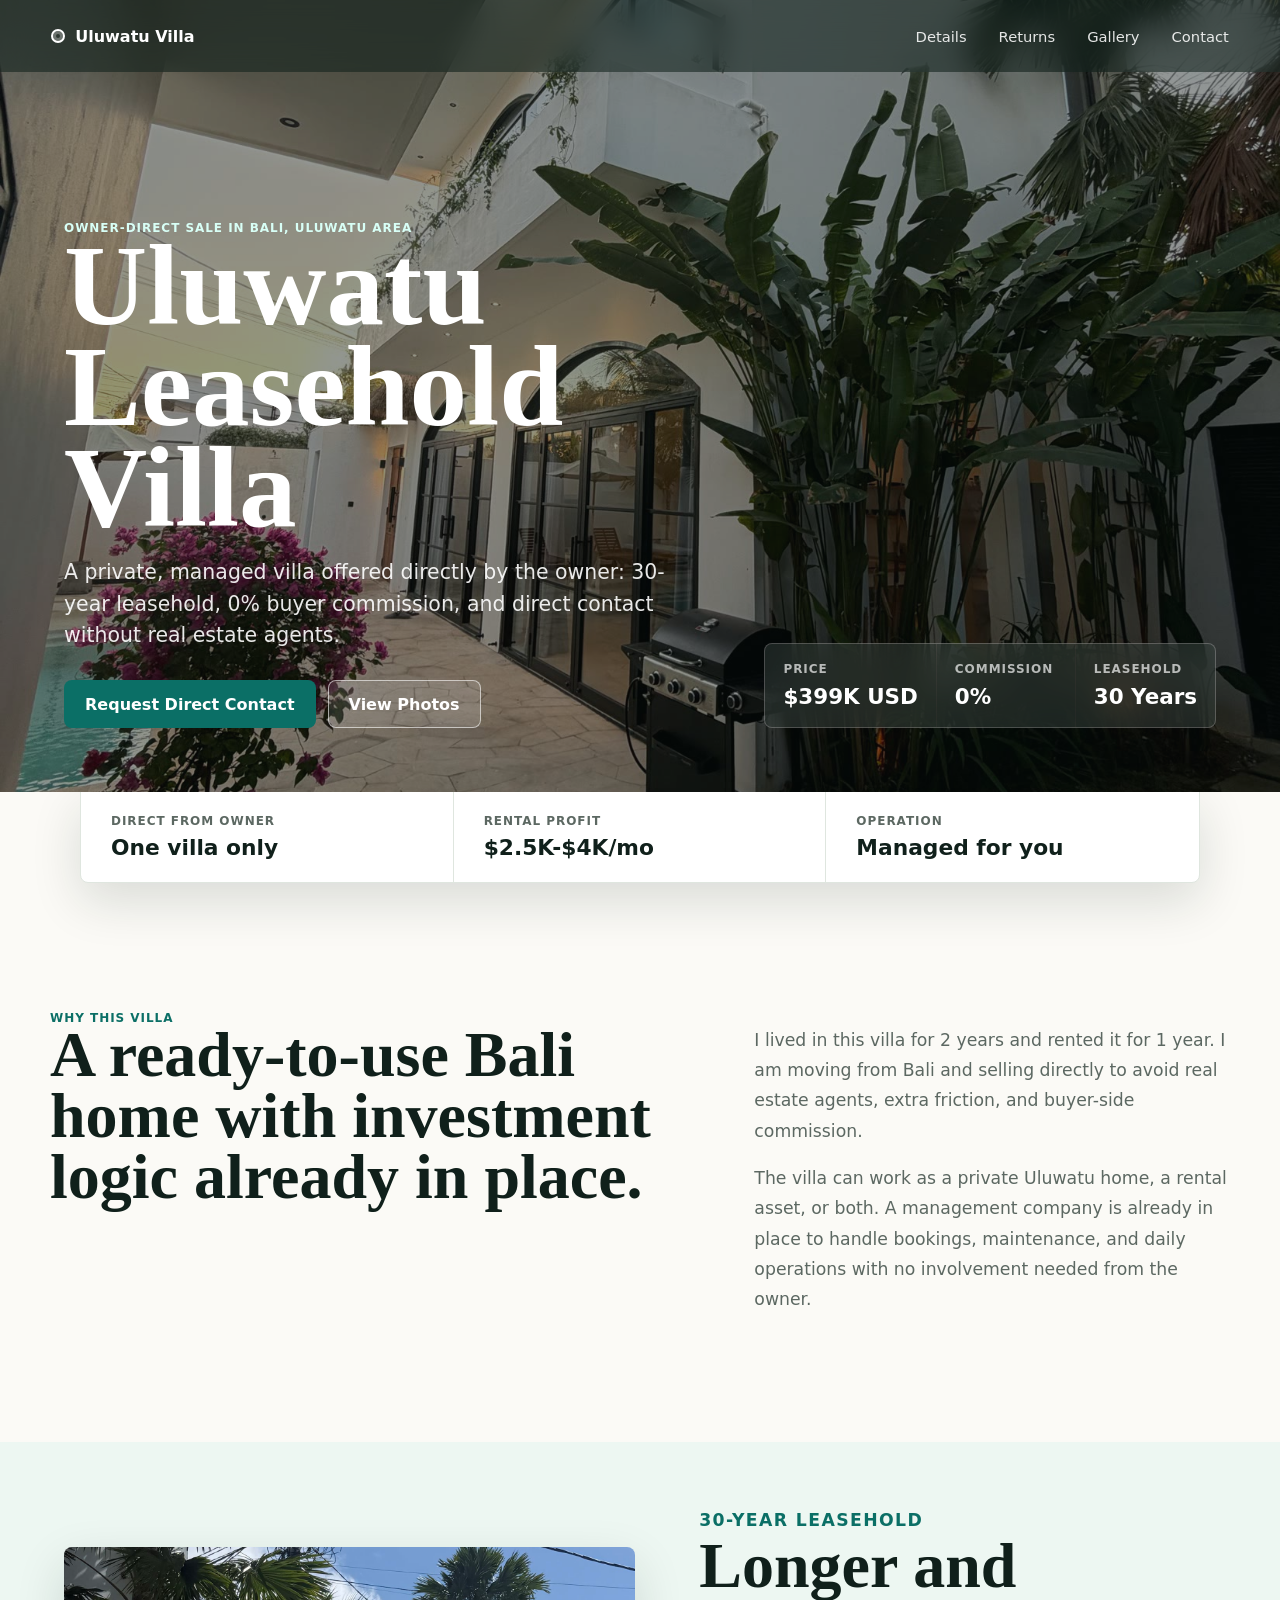
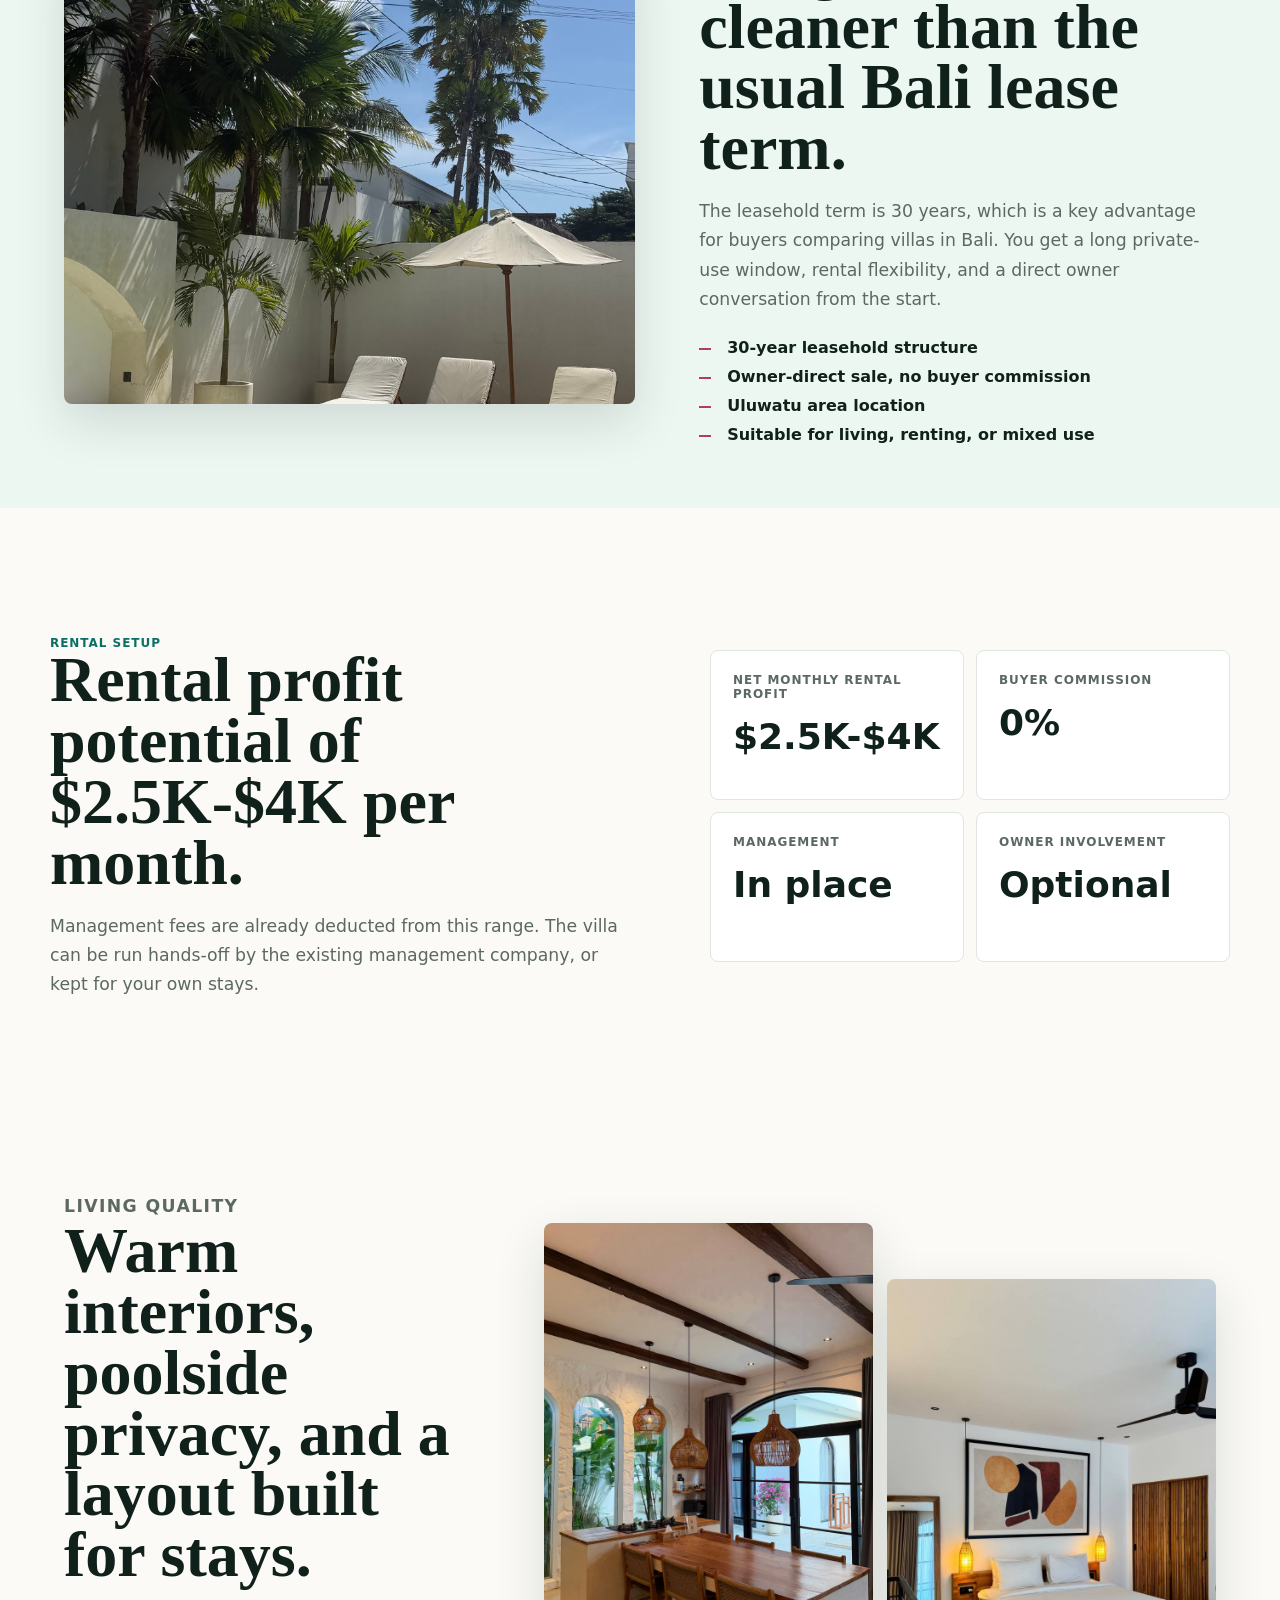
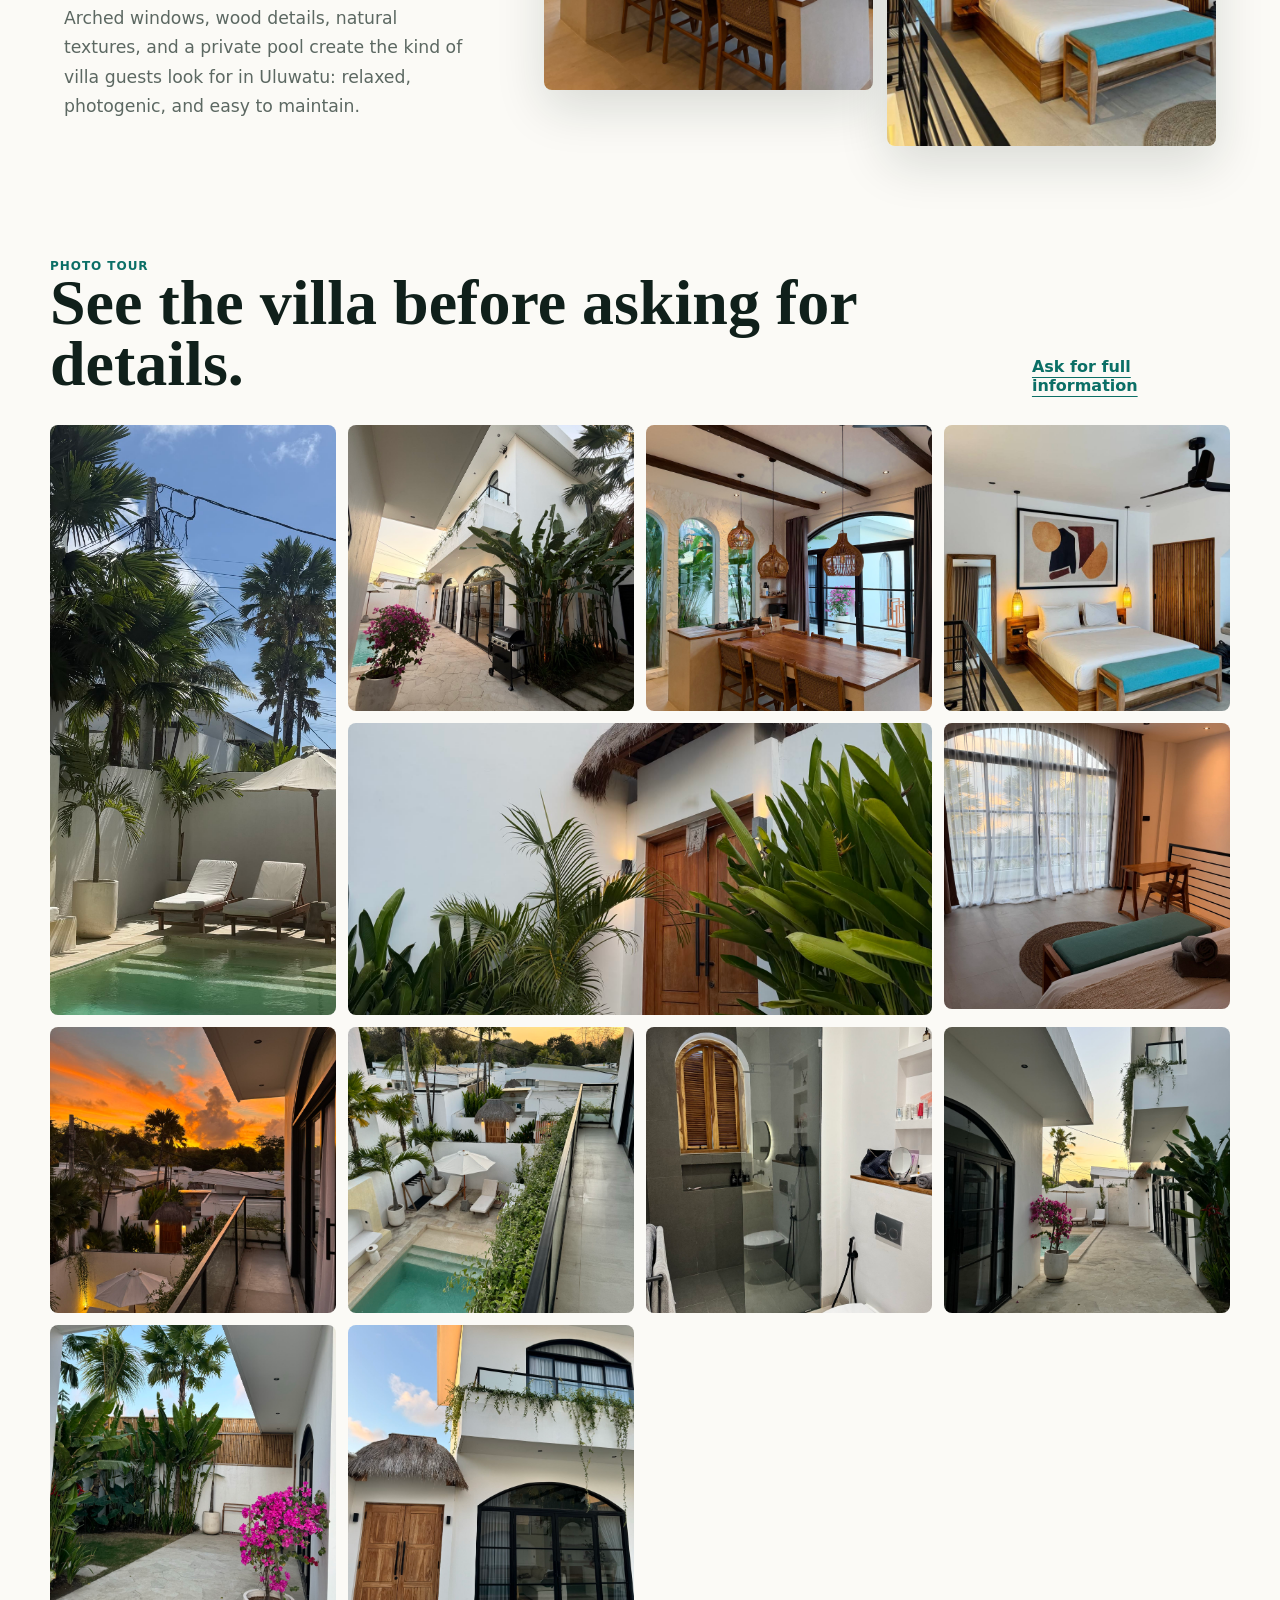
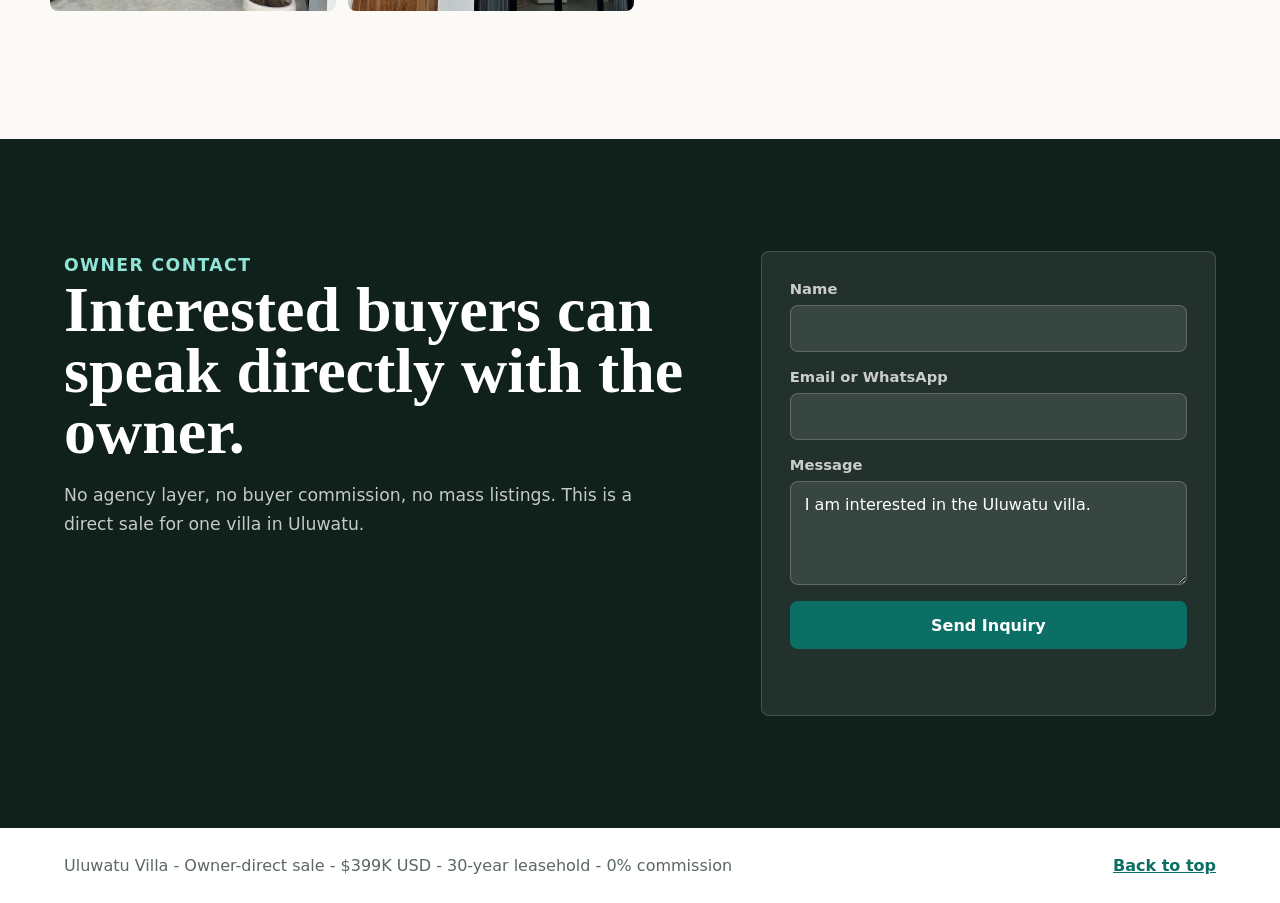
==== index.html @ 900bc071 "Build Uluwatu villa landing page" ====
<!doctype html>
<html lang="en">
  <head>
    <meta charset="utf-8">
    <meta name="viewport" content="width=device-width, initial-scale=1">
    <meta name="description" content="Owner-direct sale of a private villa in Bali's Uluwatu area. 30-year leasehold, 0% commission, $399K USD.">
    <meta property="og:title" content="Uluwatu Villa For Sale - Owner Direct">
    <meta property="og:description" content="30-year leasehold villa in Bali's Uluwatu area. $399K USD, 0% commission, owner-direct contact.">
    <meta property="og:image" content="assets/images/villa-04.jpg">
    <title>Uluwatu Villa For Sale - Owner Direct</title>
    <link rel="icon" href="data:image/svg+xml,%3Csvg xmlns='http://www.w3.org/2000/svg' viewBox='0 0 64 64'%3E%3Ccircle cx='32' cy='32' r='28' fill='%230b6f66'/%3E%3Cpath d='M21 37c7-16 23-19 25-19-4 15-12 25-25 19z' fill='%23ffffff'/%3E%3C/svg%3E">
    <link rel="preload" as="image" href="assets/images/villa-04.jpg">
    <link rel="stylesheet" href="styles.css">
  </head>
  <body>
    <header class="site-header" aria-label="Primary">
      <a class="brand" href="#top" aria-label="Uluwatu villa home">
        <span class="brand-mark" aria-hidden="true"></span>
        <span>Uluwatu Villa</span>
      </a>
      <nav class="nav-links" aria-label="Page sections">
        <a href="#details">Details</a>
        <a href="#returns">Returns</a>
        <a href="#gallery">Gallery</a>
        <a href="#contact">Contact</a>
      </nav>
    </header>

    <main id="top">
      <section class="hero" aria-labelledby="hero-title">
        <img class="hero-image" src="assets/images/villa-04.jpg" alt="Exterior courtyard of a private villa with tropical plants and pool edge in Uluwatu, Bali">
        <div class="hero-shade" aria-hidden="true"></div>
        <div class="hero-content">
          <p class="eyebrow">Owner-direct sale in Bali, Uluwatu area</p>
          <h1 id="hero-title">Uluwatu Leasehold Villa</h1>
          <p class="hero-copy">A private, managed villa offered directly by the owner: 30-year leasehold, 0% buyer commission, and direct contact without real estate agents.</p>
          <div class="hero-actions">
            <a class="button button-primary" href="#contact">Request Direct Contact</a>
            <a class="button button-secondary" href="#gallery">View Photos</a>
          </div>
        </div>
        <aside class="hero-panel" aria-label="Key sale facts">
          <div>
            <span class="fact-label">Price</span>
            <strong>$399K USD</strong>
          </div>
          <div>
            <span class="fact-label">Commission</span>
            <strong>0%</strong>
          </div>
          <div>
            <span class="fact-label">Leasehold</span>
            <strong>30 Years</strong>
          </div>
        </aside>
      </section>

      <section class="quick-strip" aria-label="Villa highlights">
        <div>
          <span>Direct from owner</span>
          <strong>One villa only</strong>
        </div>
        <div>
          <span>Rental profit</span>
          <strong>$2.5K-$4K/mo</strong>
        </div>
        <div>
          <span>Operation</span>
          <strong>Managed for you</strong>
        </div>
      </section>

      <section class="section intro" id="details">
        <div class="section-kicker">Why this villa</div>
        <div class="intro-grid">
          <div>
            <h2>A ready-to-use Bali home with investment logic already in place.</h2>
          </div>
          <div class="intro-copy">
            <p>I lived in this villa for 2 years and rented it for 1 year. I am moving from Bali and selling directly to avoid real estate agents, extra friction, and buyer-side commission.</p>
            <p>The villa can work as a private Uluwatu home, a rental asset, or both. A management company is already in place to handle bookings, maintenance, and daily operations with no involvement needed from the owner.</p>
          </div>
        </div>
      </section>

      <section class="feature-band">
        <div class="feature-media">
          <img src="assets/images/villa-06.jpg" alt="Private pool with lounge chairs and palms at the Uluwatu villa" loading="lazy">
        </div>
        <div class="feature-content">
          <p class="eyebrow dark">30-year leasehold</p>
          <h2>Longer and cleaner than the usual Bali lease term.</h2>
          <p>The leasehold term is 30 years, which is a key advantage for buyers comparing villas in Bali. You get a long private-use window, rental flexibility, and a direct owner conversation from the start.</p>
          <ul class="check-list">
            <li>30-year leasehold structure</li>
            <li>Owner-direct sale, no buyer commission</li>
            <li>Uluwatu area location</li>
            <li>Suitable for living, renting, or mixed use</li>
          </ul>
        </div>
      </section>

      <section class="section returns" id="returns">
        <div class="section-kicker">Rental setup</div>
        <div class="returns-layout">
          <div>
            <h2>Rental profit potential of $2.5K-$4K per month.</h2>
            <p class="lead">Management fees are already deducted from this range. The villa can be run hands-off by the existing management company, or kept for your own stays.</p>
          </div>
          <div class="metric-grid" aria-label="Financial and operational highlights">
            <article class="metric">
              <span>Net monthly rental profit</span>
              <strong>$2.5K-$4K</strong>
            </article>
            <article class="metric">
              <span>Buyer commission</span>
              <strong>0%</strong>
            </article>
            <article class="metric">
              <span>Management</span>
              <strong>In place</strong>
            </article>
            <article class="metric">
              <span>Owner involvement</span>
              <strong>Optional</strong>
            </article>
          </div>
        </div>
      </section>

      <section class="split-showcase">
        <div class="showcase-copy">
          <p class="section-kicker">Living quality</p>
          <h2>Warm interiors, poolside privacy, and a layout built for stays.</h2>
          <p>Arched windows, wood details, natural textures, and a private pool create the kind of villa guests look for in Uluwatu: relaxed, photogenic, and easy to maintain.</p>
        </div>
        <div class="showcase-images">
          <img src="assets/images/villa-05.jpg" alt="Dining and kitchen area with arched windows and wood island" loading="lazy">
          <img src="assets/images/villa-16.jpg" alt="Bedroom with wood bed, art, and warm pendant lights" loading="lazy">
        </div>
      </section>

      <section class="section gallery-section" id="gallery">
        <div class="section-heading">
          <div>
            <p class="section-kicker">Photo tour</p>
            <h2>See the villa before asking for details.</h2>
          </div>
          <a class="text-link" href="#contact">Ask for full information</a>
        </div>
        <div class="gallery" aria-label="Villa photo gallery">
          <button class="gallery-item tall" type="button" data-full="assets/images/villa-06.jpg" data-caption="Private pool and lounge area">
            <img src="assets/images/villa-06.jpg" alt="Private pool and lounge area" loading="lazy">
          </button>
          <button class="gallery-item" type="button" data-full="assets/images/villa-04.jpg" data-caption="Exterior courtyard">
            <img src="assets/images/villa-04.jpg" alt="Exterior courtyard" loading="lazy">
          </button>
          <button class="gallery-item" type="button" data-full="assets/images/villa-05.jpg" data-caption="Kitchen and dining">
            <img src="assets/images/villa-05.jpg" alt="Kitchen and dining area" loading="lazy">
          </button>
          <button class="gallery-item" type="button" data-full="assets/images/villa-16.jpg" data-caption="Bedroom suite">
            <img src="assets/images/villa-16.jpg" alt="Bedroom suite" loading="lazy">
          </button>
          <button class="gallery-item wide" type="button" data-full="assets/images/villa-01.jpg" data-caption="Tropical entrance">
            <img src="assets/images/villa-01.jpg" alt="Tropical villa entrance" loading="lazy">
          </button>
          <button class="gallery-item" type="button" data-full="assets/images/villa-03.jpg" data-caption="Bedroom workspace">
            <img src="assets/images/villa-03.jpg" alt="Bedroom with workspace and arched window" loading="lazy">
          </button>
          <button class="gallery-item" type="button" data-full="assets/images/villa-08.jpg" data-caption="Interior detail">
            <img src="assets/images/villa-08.jpg" alt="Villa interior detail" loading="lazy">
          </button>
          <button class="gallery-item" type="button" data-full="assets/images/villa-09.jpg" data-caption="Villa detail">
            <img src="assets/images/villa-09.jpg" alt="Villa detail" loading="lazy">
          </button>
          <button class="gallery-item" type="button" data-full="assets/images/villa-10.jpg" data-caption="Villa detail">
            <img src="assets/images/villa-10.jpg" alt="Villa detail" loading="lazy">
          </button>
          <button class="gallery-item" type="button" data-full="assets/images/villa-11.jpg" data-caption="Villa detail">
            <img src="assets/images/villa-11.jpg" alt="Villa detail" loading="lazy">
          </button>
          <button class="gallery-item" type="button" data-full="assets/images/villa-12.jpg" data-caption="Villa detail">
            <img src="assets/images/villa-12.jpg" alt="Villa detail" loading="lazy">
          </button>
          <button class="gallery-item" type="button" data-full="assets/images/villa-13.jpg" data-caption="Villa detail">
            <img src="assets/images/villa-13.jpg" alt="Villa detail" loading="lazy">
          </button>
        </div>
      </section>

      <section class="contact-band" id="contact">
        <div class="contact-copy">
          <p class="section-kicker">Owner contact</p>
          <h2>Interested buyers can speak directly with the owner.</h2>
          <p>No agency layer, no buyer commission, no mass listings. This is a direct sale for one villa in Uluwatu.</p>
        </div>
        <form class="contact-form" action="#" method="post">
          <label>
            <span>Name</span>
            <input type="text" name="name" autocomplete="name" required>
          </label>
          <label>
            <span>Email or WhatsApp</span>
            <input type="text" name="contact" autocomplete="email" required>
          </label>
          <label>
            <span>Message</span>
            <textarea name="message" rows="4" required>I am interested in the Uluwatu villa.</textarea>
          </label>
          <button class="button button-primary" type="submit">Send Inquiry</button>
          <p class="form-status" role="status" aria-live="polite"></p>
        </form>
      </section>
    </main>

    <footer class="site-footer">
      <p>Uluwatu Villa - Owner-direct sale - $399K USD - 30-year leasehold - 0% commission</p>
      <a href="#top">Back to top</a>
    </footer>

    <dialog class="lightbox" aria-label="Expanded villa photo">
      <button class="lightbox-close" type="button" aria-label="Close photo">x</button>
      <button class="lightbox-prev" type="button" aria-label="Previous photo">&lt;</button>
      <img src="assets/images/villa-06.jpg" alt="">
      <button class="lightbox-next" type="button" aria-label="Next photo">&gt;</button>
      <p class="lightbox-caption"></p>
    </dialog>

    <script src="scripts.js"></script>
  </body>
</html>
---- styles.css ----
:root {
  --ink: #10201b;
  --muted: #5c6862;
  --paper: #fbfaf6;
  --surface: #ffffff;
  --line: #dfe6df;
  --teal: #0b6f66;
  --teal-dark: #064a45;
  --leaf: #2c6b45;
  --rose: #b23b67;
  --sun: #e4b04a;
  --shadow: 0 18px 50px rgba(16, 32, 27, 0.14);
  --radius: 8px;
  font-family: Inter, ui-sans-serif, system-ui, -apple-system, BlinkMacSystemFont, "Segoe UI", sans-serif;
}

* {
  box-sizing: border-box;
}

html {
  scroll-behavior: smooth;
}

body {
  margin: 0;
  color: var(--ink);
  background: var(--paper);
  text-rendering: optimizeLegibility;
}

img {
  display: block;
  max-width: 100%;
}

a {
  color: inherit;
}

button,
input,
textarea {
  font: inherit;
}

.site-header {
  position: fixed;
  inset: 0 0 auto 0;
  z-index: 20;
  display: flex;
  align-items: center;
  justify-content: space-between;
  gap: 24px;
  min-height: 72px;
  padding: 14px clamp(18px, 4vw, 56px);
  color: #fff;
  background: rgba(16, 32, 27, 0.55);
  backdrop-filter: blur(14px);
}

.brand,
.nav-links {
  display: flex;
  align-items: center;
}

.brand {
  gap: 10px;
  font-weight: 800;
  text-decoration: none;
  letter-spacing: 0;
  white-space: nowrap;
}

.brand-mark {
  width: 14px;
  height: 14px;
  border: 2px solid currentColor;
  border-radius: 50%;
  box-shadow: inset 0 0 0 3px rgba(255, 255, 255, 0.3);
}

.nav-links {
  gap: clamp(14px, 2.5vw, 32px);
  font-size: 0.92rem;
}

.nav-links a {
  text-decoration: none;
  opacity: 0.88;
}

.nav-links a:hover,
.nav-links a:focus-visible {
  opacity: 1;
}

.hero {
  position: relative;
  min-height: 88svh;
  display: grid;
  align-items: end;
  overflow: hidden;
  color: #fff;
  padding: 120px clamp(18px, 5vw, 72px) clamp(28px, 5vw, 64px);
  isolation: isolate;
}

.hero-image,
.hero-shade {
  position: absolute;
  inset: 0;
  width: 100%;
  height: 100%;
}

.hero-image {
  object-fit: cover;
  object-position: 50% 55%;
  z-index: -2;
}

.hero-shade {
  z-index: -1;
  background: rgba(9, 18, 15, 0.44);
}

.hero-content {
  width: min(720px, 100%);
}

.eyebrow,
.section-kicker,
.fact-label,
.metric span,
.quick-strip span {
  margin: 0;
  text-transform: uppercase;
  letter-spacing: 0.08em;
  font-size: 0.75rem;
  font-weight: 800;
}

.eyebrow {
  color: #d8fff6;
}

.eyebrow.dark,
.section-kicker {
  color: var(--teal);
}

h1,
h2,
p {
  margin-top: 0;
}

h1 {
  max-width: 10ch;
  margin-bottom: 18px;
  font-family: Georgia, "Times New Roman", serif;
  font-size: clamp(3.6rem, 9vw, 8.6rem);
  line-height: 0.88;
  letter-spacing: 0;
}

h2 {
  margin-bottom: 18px;
  font-family: Georgia, "Times New Roman", serif;
  font-size: clamp(2.2rem, 5vw, 4.7rem);
  line-height: 0.95;
  letter-spacing: 0;
}

.hero-copy {
  width: min(620px, 100%);
  margin-bottom: 28px;
  font-size: clamp(1.05rem, 1.7vw, 1.28rem);
  line-height: 1.55;
  color: rgba(255, 255, 255, 0.9);
}

.hero-actions,
.section-heading,
.hero-panel,
.quick-strip,
.returns-layout,
.contact-band,
.site-footer {
  display: flex;
}

.hero-actions {
  flex-wrap: wrap;
  gap: 12px;
}

.button {
  display: inline-flex;
  min-height: 48px;
  align-items: center;
  justify-content: center;
  border: 1px solid transparent;
  border-radius: var(--radius);
  padding: 13px 20px;
  font-weight: 800;
  text-decoration: none;
  cursor: pointer;
  transition: transform 180ms ease, background 180ms ease, border-color 180ms ease;
}

.button:hover,
.button:focus-visible {
  transform: translateY(-1px);
}

.button-primary {
  background: var(--teal);
  color: #fff;
}

.button-primary:hover,
.button-primary:focus-visible {
  background: var(--teal-dark);
}

.button-secondary {
  color: #fff;
  border-color: rgba(255, 255, 255, 0.58);
  background: rgba(255, 255, 255, 0.12);
}

.hero-panel {
  position: absolute;
  right: clamp(18px, 5vw, 72px);
  bottom: clamp(28px, 5vw, 64px);
  gap: 1px;
  overflow: hidden;
  border: 1px solid rgba(255, 255, 255, 0.18);
  border-radius: var(--radius);
  background: rgba(255, 255, 255, 0.12);
  backdrop-filter: blur(16px);
}

.hero-panel div {
  min-width: 138px;
  padding: 18px;
  background: rgba(16, 32, 27, 0.28);
}

.fact-label {
  display: block;
  margin-bottom: 8px;
  color: rgba(255, 255, 255, 0.68);
}

.hero-panel strong {
  font-size: 1.34rem;
}

.quick-strip {
  width: min(1120px, calc(100% - 36px));
  margin: -1px auto 0;
  display: grid;
  grid-template-columns: repeat(3, minmax(0, 1fr));
  border: 1px solid var(--line);
  border-radius: 0 0 var(--radius) var(--radius);
  background: var(--surface);
  box-shadow: var(--shadow);
}

.quick-strip div {
  padding: 22px clamp(16px, 3vw, 30px);
  border-right: 1px solid var(--line);
}

.quick-strip div:last-child {
  border-right: 0;
}

.quick-strip span {
  display: block;
  margin-bottom: 7px;
  color: var(--muted);
}

.quick-strip strong {
  font-size: clamp(1rem, 2vw, 1.36rem);
}

.section {
  width: min(1180px, calc(100% - 36px));
  margin: 0 auto;
  padding: clamp(70px, 10vw, 132px) 0;
}

.intro-grid {
  display: grid;
  grid-template-columns: minmax(0, 0.95fr) minmax(280px, 0.72fr);
  gap: clamp(28px, 6vw, 86px);
  align-items: start;
}

.intro-copy {
  color: var(--muted);
  font-size: 1.08rem;
  line-height: 1.75;
}

.intro-copy p:last-child,
.feature-content p:last-child,
.showcase-copy p:last-child,
.contact-copy p:last-child,
.lead {
  margin-bottom: 0;
}

.feature-band {
  display: grid;
  grid-template-columns: minmax(0, 1.05fr) minmax(320px, 0.95fr);
  align-items: center;
  gap: clamp(26px, 5vw, 76px);
  padding: clamp(28px, 5vw, 64px) clamp(18px, 5vw, 72px);
  background: #edf7f2;
}

.feature-media {
  aspect-ratio: 5 / 4;
  overflow: hidden;
  border-radius: var(--radius);
  box-shadow: var(--shadow);
}

.feature-media img,
.showcase-images img,
.gallery-item img {
  width: 100%;
  height: 100%;
  object-fit: cover;
}

.feature-content {
  max-width: 620px;
}

.feature-content p,
.lead,
.showcase-copy p,
.contact-copy p {
  color: var(--muted);
  font-size: 1.08rem;
  line-height: 1.7;
}

.check-list {
  display: grid;
  gap: 10px;
  margin: 24px 0 0;
  padding: 0;
  list-style: none;
}

.check-list li {
  position: relative;
  padding-left: 28px;
  color: var(--ink);
  font-weight: 700;
}

.check-list li::before {
  content: "";
  position: absolute;
  left: 0;
  top: 0.62em;
  width: 12px;
  height: 2px;
  background: var(--rose);
}

.returns-layout {
  align-items: start;
  justify-content: space-between;
  gap: clamp(28px, 6vw, 80px);
}

.returns-layout > div:first-child {
  flex: 1 1 520px;
}

.metric-grid {
  flex: 0 1 520px;
  display: grid;
  grid-template-columns: repeat(2, minmax(0, 1fr));
  gap: 12px;
}

.metric {
  min-height: 150px;
  padding: 22px;
  border: 1px solid var(--line);
  border-radius: var(--radius);
  background: var(--surface);
}

.metric span {
  display: block;
  margin-bottom: 18px;
  color: var(--muted);
}

.metric strong {
  display: block;
  font-size: clamp(1.5rem, 3vw, 2.25rem);
  line-height: 1;
}

.split-showcase {
  display: grid;
  grid-template-columns: minmax(280px, 0.72fr) minmax(0, 1.2fr);
  gap: clamp(28px, 6vw, 84px);
  align-items: center;
  padding: clamp(28px, 5vw, 64px) clamp(18px, 5vw, 72px) clamp(76px, 11vw, 138px);
}

.showcase-copy {
  max-width: 520px;
}

.showcase-images {
  display: grid;
  grid-template-columns: repeat(2, minmax(0, 1fr));
  gap: 14px;
}

.showcase-images img {
  aspect-ratio: 4 / 5;
  border-radius: var(--radius);
  box-shadow: var(--shadow);
}

.showcase-images img:nth-child(2) {
  margin-top: 56px;
}

.section-heading {
  align-items: end;
  justify-content: space-between;
  gap: 24px;
  margin-bottom: 30px;
}

.section-heading h2 {
  margin-bottom: 0;
}

.text-link {
  color: var(--teal);
  font-weight: 800;
  text-underline-offset: 5px;
}

.gallery-section {
  padding-top: 0;
}

.gallery {
  display: grid;
  grid-template-columns: repeat(4, minmax(0, 1fr));
  grid-auto-flow: dense;
  gap: 12px;
}

.gallery-item {
  display: block;
  min-width: 0;
  aspect-ratio: 1 / 1;
  overflow: hidden;
  border: 0;
  border-radius: var(--radius);
  padding: 0;
  background: #dce8e3;
  cursor: zoom-in;
}

.gallery-item.tall {
  grid-row: span 2;
  aspect-ratio: auto;
}

.gallery-item.wide {
  grid-column: span 2;
  aspect-ratio: 2 / 1;
}

.gallery-item img {
  transition: transform 260ms ease;
}

.gallery-item:hover img,
.gallery-item:focus-visible img {
  transform: scale(1.035);
}

.contact-band {
  align-items: start;
  justify-content: space-between;
  gap: clamp(28px, 6vw, 84px);
  padding: clamp(64px, 9vw, 112px) clamp(18px, 5vw, 72px);
  background: var(--ink);
  color: #fff;
}

.contact-copy {
  max-width: 620px;
}

.contact-copy .section-kicker {
  color: #8fe4d6;
}

.contact-copy p {
  color: rgba(255, 255, 255, 0.76);
}

.contact-form {
  width: min(480px, 100%);
  display: grid;
  gap: 16px;
  padding: clamp(18px, 3vw, 28px);
  border: 1px solid rgba(255, 255, 255, 0.16);
  border-radius: var(--radius);
  background: rgba(255, 255, 255, 0.08);
}

.contact-form label,
.contact-form span {
  display: grid;
}

.contact-form label {
  gap: 8px;
}

.contact-form span {
  color: rgba(255, 255, 255, 0.76);
  font-size: 0.92rem;
  font-weight: 700;
}

.contact-form input,
.contact-form textarea {
  width: 100%;
  border: 1px solid rgba(255, 255, 255, 0.2);
  border-radius: var(--radius);
  padding: 13px 14px;
  color: #fff;
  background: rgba(255, 255, 255, 0.1);
  outline: none;
}

.contact-form input:focus,
.contact-form textarea:focus {
  border-color: #8fe4d6;
}

.contact-form textarea {
  resize: vertical;
}

.form-status {
  min-height: 1.4em;
  margin: 0;
  color: #b8fff2;
  line-height: 1.45;
}

.site-footer {
  align-items: center;
  justify-content: space-between;
  gap: 16px;
  padding: 28px clamp(18px, 5vw, 72px);
  color: var(--muted);
  background: var(--surface);
}

.site-footer p {
  margin: 0;
}

.site-footer a {
  color: var(--teal);
  font-weight: 800;
}

.lightbox {
  width: min(980px, calc(100% - 28px));
  max-height: calc(100svh - 28px);
  border: 0;
  border-radius: var(--radius);
  padding: 0;
  overflow: hidden;
  background: #07100d;
  color: #fff;
}

.lightbox::backdrop {
  background: rgba(5, 10, 8, 0.82);
}

.lightbox img {
  width: 100%;
  max-height: calc(100svh - 92px);
  object-fit: contain;
  background: #07100d;
}

.lightbox button {
  position: absolute;
  z-index: 2;
  width: 42px;
  height: 42px;
  border: 1px solid rgba(255, 255, 255, 0.3);
  border-radius: 50%;
  color: #fff;
  background: rgba(16, 32, 27, 0.72);
  cursor: pointer;
}

.lightbox-close {
  top: 12px;
  right: 12px;
}

.lightbox-prev,
.lightbox-next {
  top: 50%;
  transform: translateY(-50%);
}

.lightbox-prev {
  left: 12px;
}

.lightbox-next {
  right: 12px;
}

.lightbox-caption {
  margin: 0;
  padding: 14px 18px 18px;
  color: rgba(255, 255, 255, 0.82);
}

@media (max-width: 1060px) {
  .hero {
    align-items: center;
  }

  .hero-panel {
    position: relative;
    right: auto;
    bottom: auto;
    margin-top: 32px;
    width: min(680px, 100%);
  }

  .hero-panel div {
    flex: 1 1 0;
    min-width: 0;
  }

  .intro-grid,
  .feature-band,
  .returns-layout,
  .split-showcase,
  .contact-band {
    grid-template-columns: 1fr;
  }

  .returns-layout,
  .contact-band {
    flex-direction: column;
  }

  .metric-grid {
    width: 100%;
    flex-basis: auto;
  }

  .gallery {
    grid-template-columns: repeat(3, minmax(0, 1fr));
  }
}

@media (max-width: 760px) {
  .site-header {
    min-height: 64px;
    padding: 12px 16px;
  }

  .nav-links {
    display: none;
  }

  .hero {
    min-height: 86svh;
    padding: 94px 18px 28px;
  }

  .hero-image {
    object-position: 48% 52%;
  }

  h1 {
    font-size: clamp(3.1rem, 17vw, 5rem);
  }

  h2 {
    font-size: clamp(2rem, 11vw, 3.2rem);
  }

  .hero-copy {
    font-size: 1rem;
  }

  .hero-actions .button {
    width: 100%;
  }

  .hero-panel {
    display: grid;
    grid-template-columns: 1fr;
    gap: 1px;
  }

  .hero-panel div {
    padding: 14px 16px;
  }

  .quick-strip {
    width: calc(100% - 24px);
    grid-template-columns: 1fr;
  }

  .quick-strip div {
    border-right: 0;
    border-bottom: 1px solid var(--line);
  }

  .quick-strip div:last-child {
    border-bottom: 0;
  }

  .section {
    width: calc(100% - 32px);
    padding: 62px 0;
  }

  .feature-band,
  .split-showcase,
  .contact-band {
    padding-right: 16px;
    padding-left: 16px;
  }

  .feature-media {
    aspect-ratio: 4 / 5;
  }

  .metric-grid,
  .showcase-images {
    grid-template-columns: 1fr;
  }

  .showcase-images img:nth-child(2) {
    margin-top: 0;
  }

  .section-heading {
    display: grid;
    align-items: start;
  }

  .gallery {
    grid-template-columns: repeat(2, minmax(0, 1fr));
    gap: 8px;
  }

  .gallery-item.wide,
  .gallery-item.tall {
    grid-column: auto;
    grid-row: auto;
    aspect-ratio: 1 / 1;
  }

  .contact-form {
    padding: 16px;
  }

  .site-footer {
    display: grid;
  }
}

@media (max-width: 340px) {
  .brand {
    font-size: 0.94rem;
  }

  .hero {
    min-height: 88svh;
  }

  .hero-panel strong,
  .quick-strip strong {
    font-size: 1.05rem;
  }

  .metric {
    min-height: 132px;
    padding: 18px;
  }

  .gallery {
    grid-template-columns: 1fr;
  }
}

@media (prefers-reduced-motion: reduce) {
  *,
  *::before,
  *::after {
    scroll-behavior: auto !important;
    transition-duration: 0.01ms !important;
    animation-duration: 0.01ms !important;
    animation-iteration-count: 1 !important;
  }
}
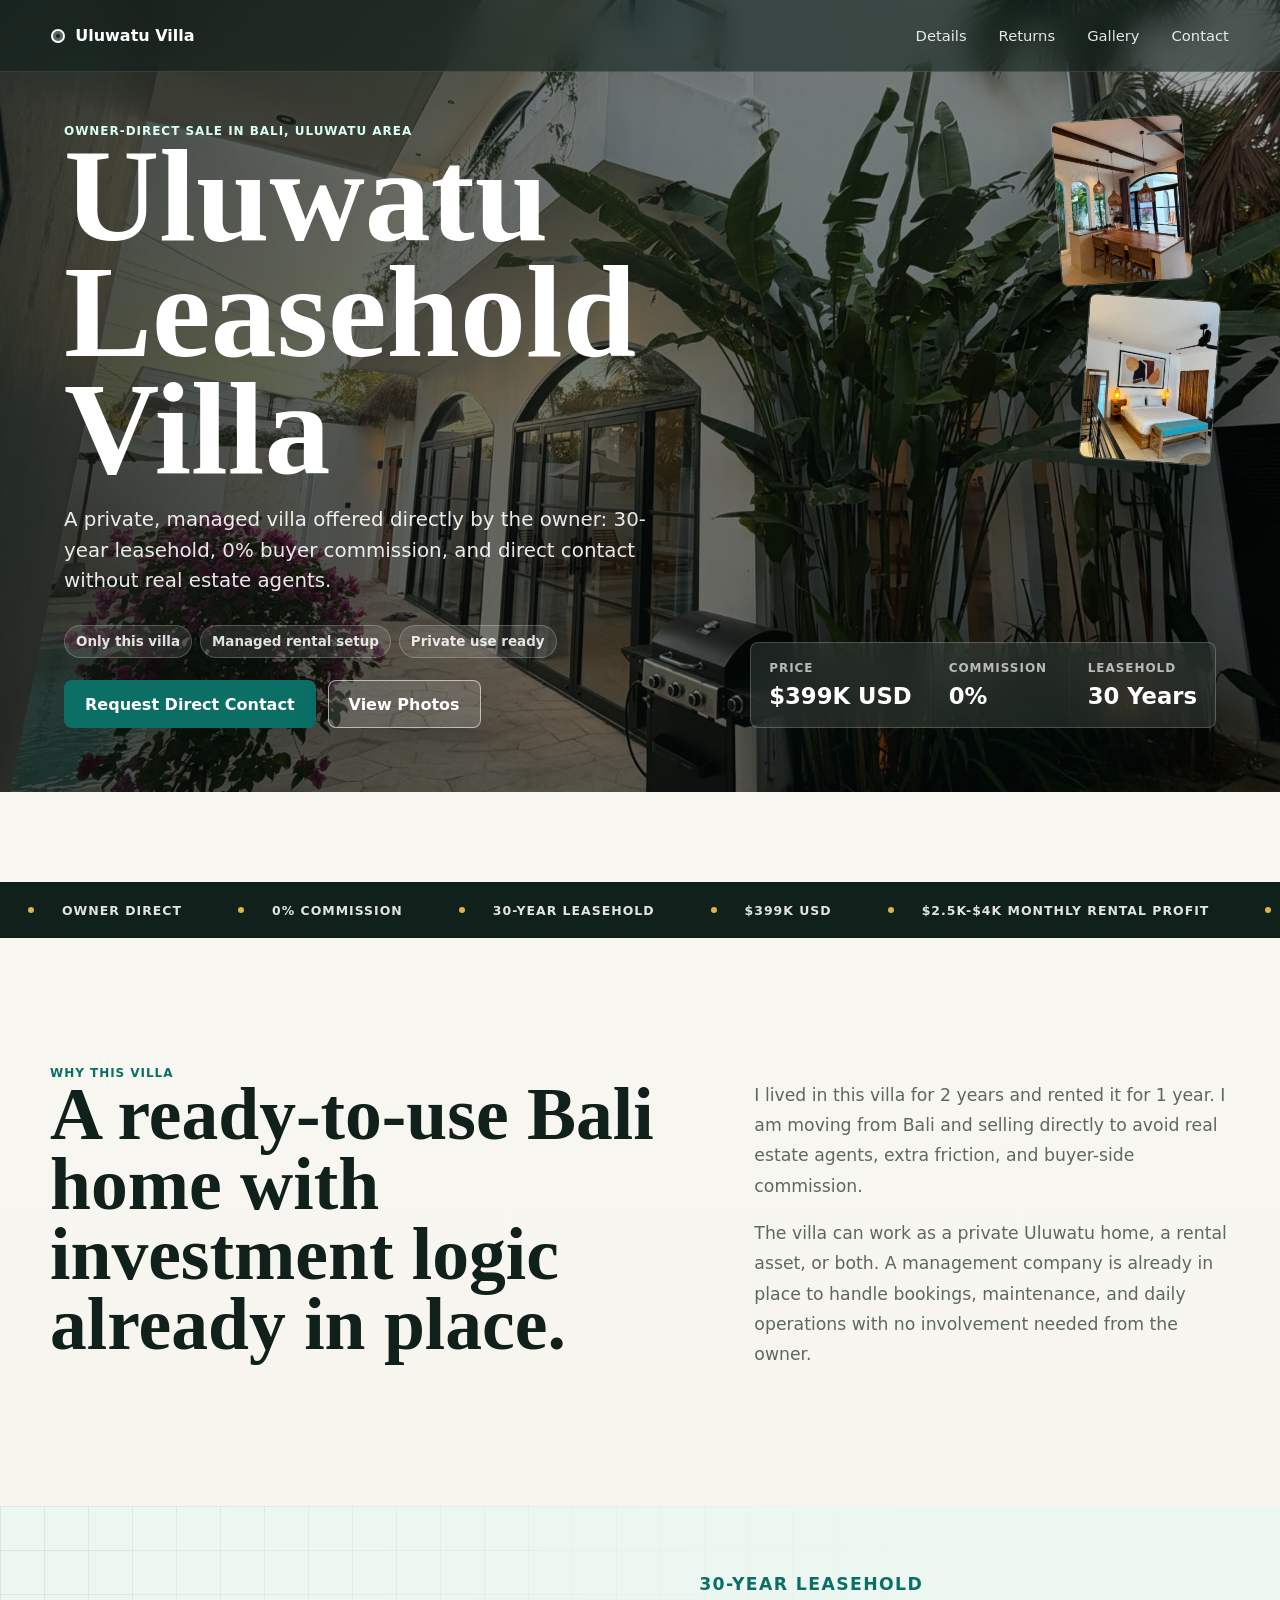
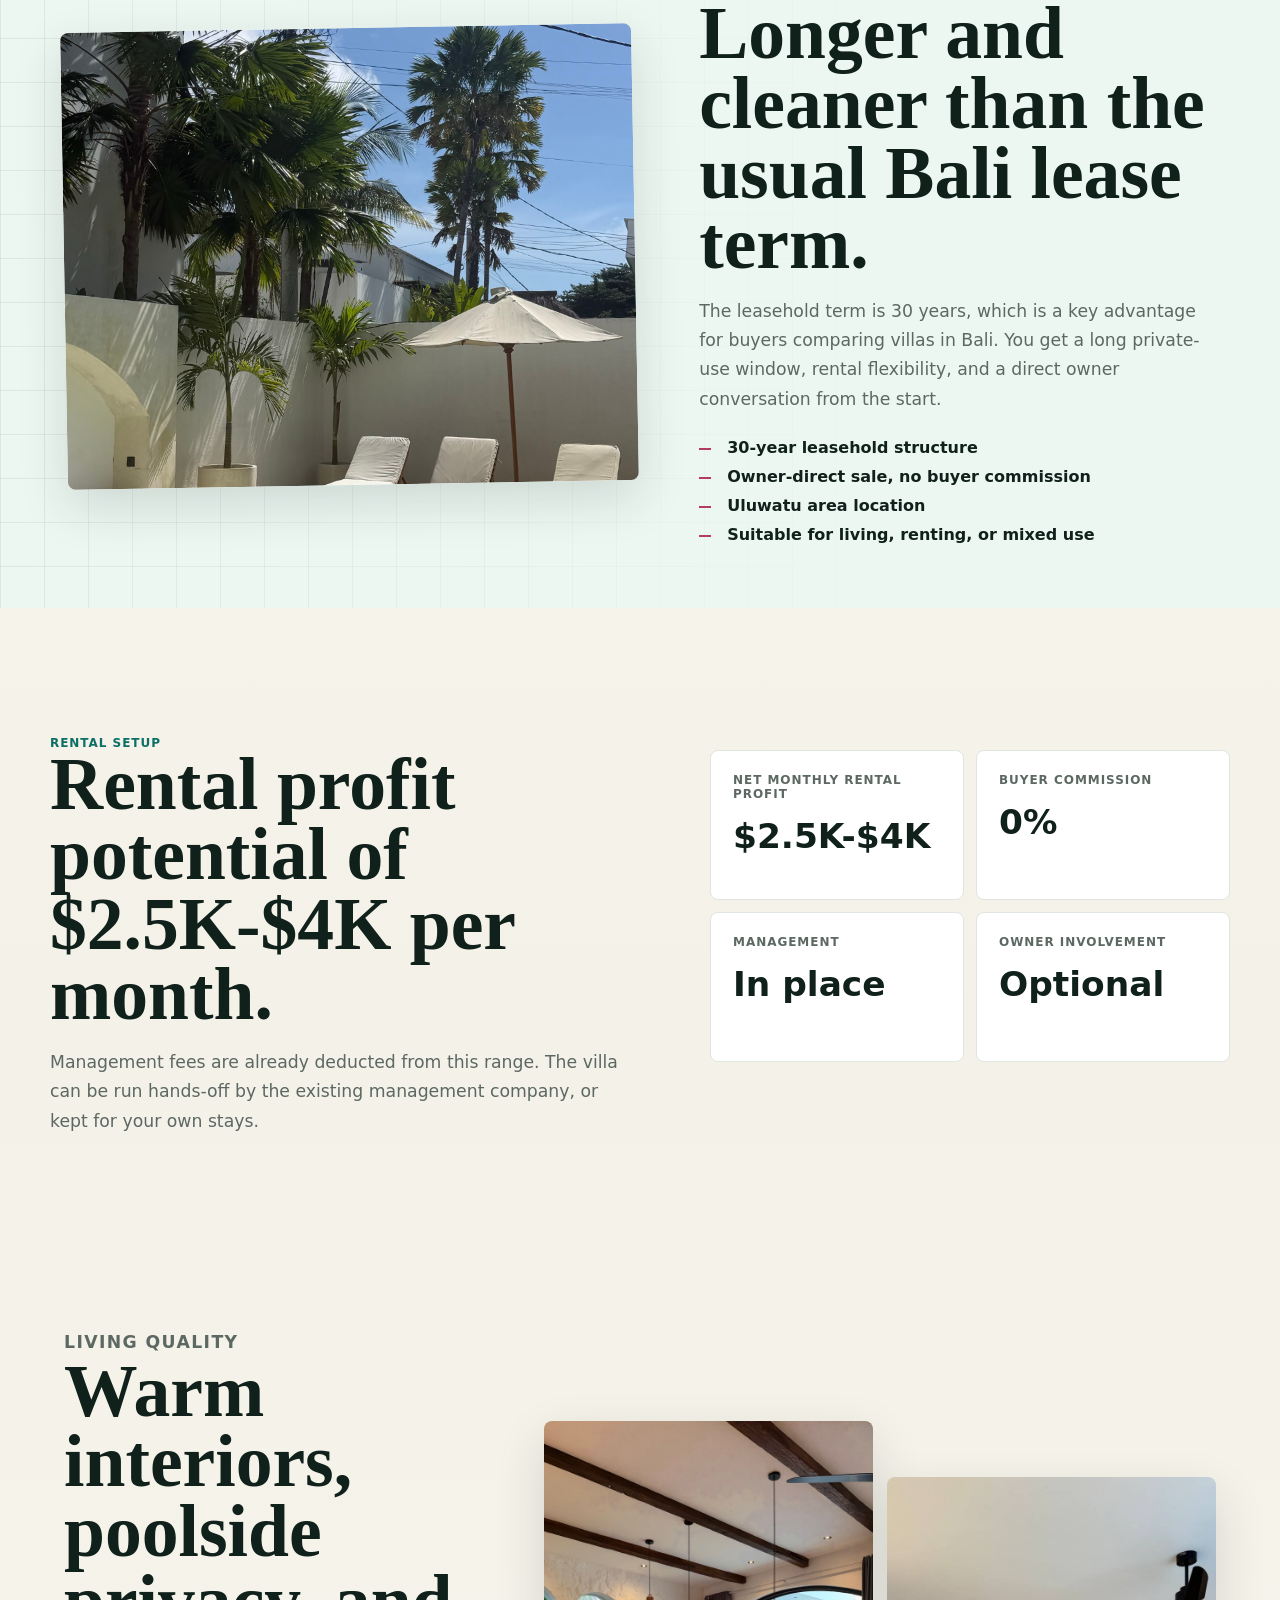
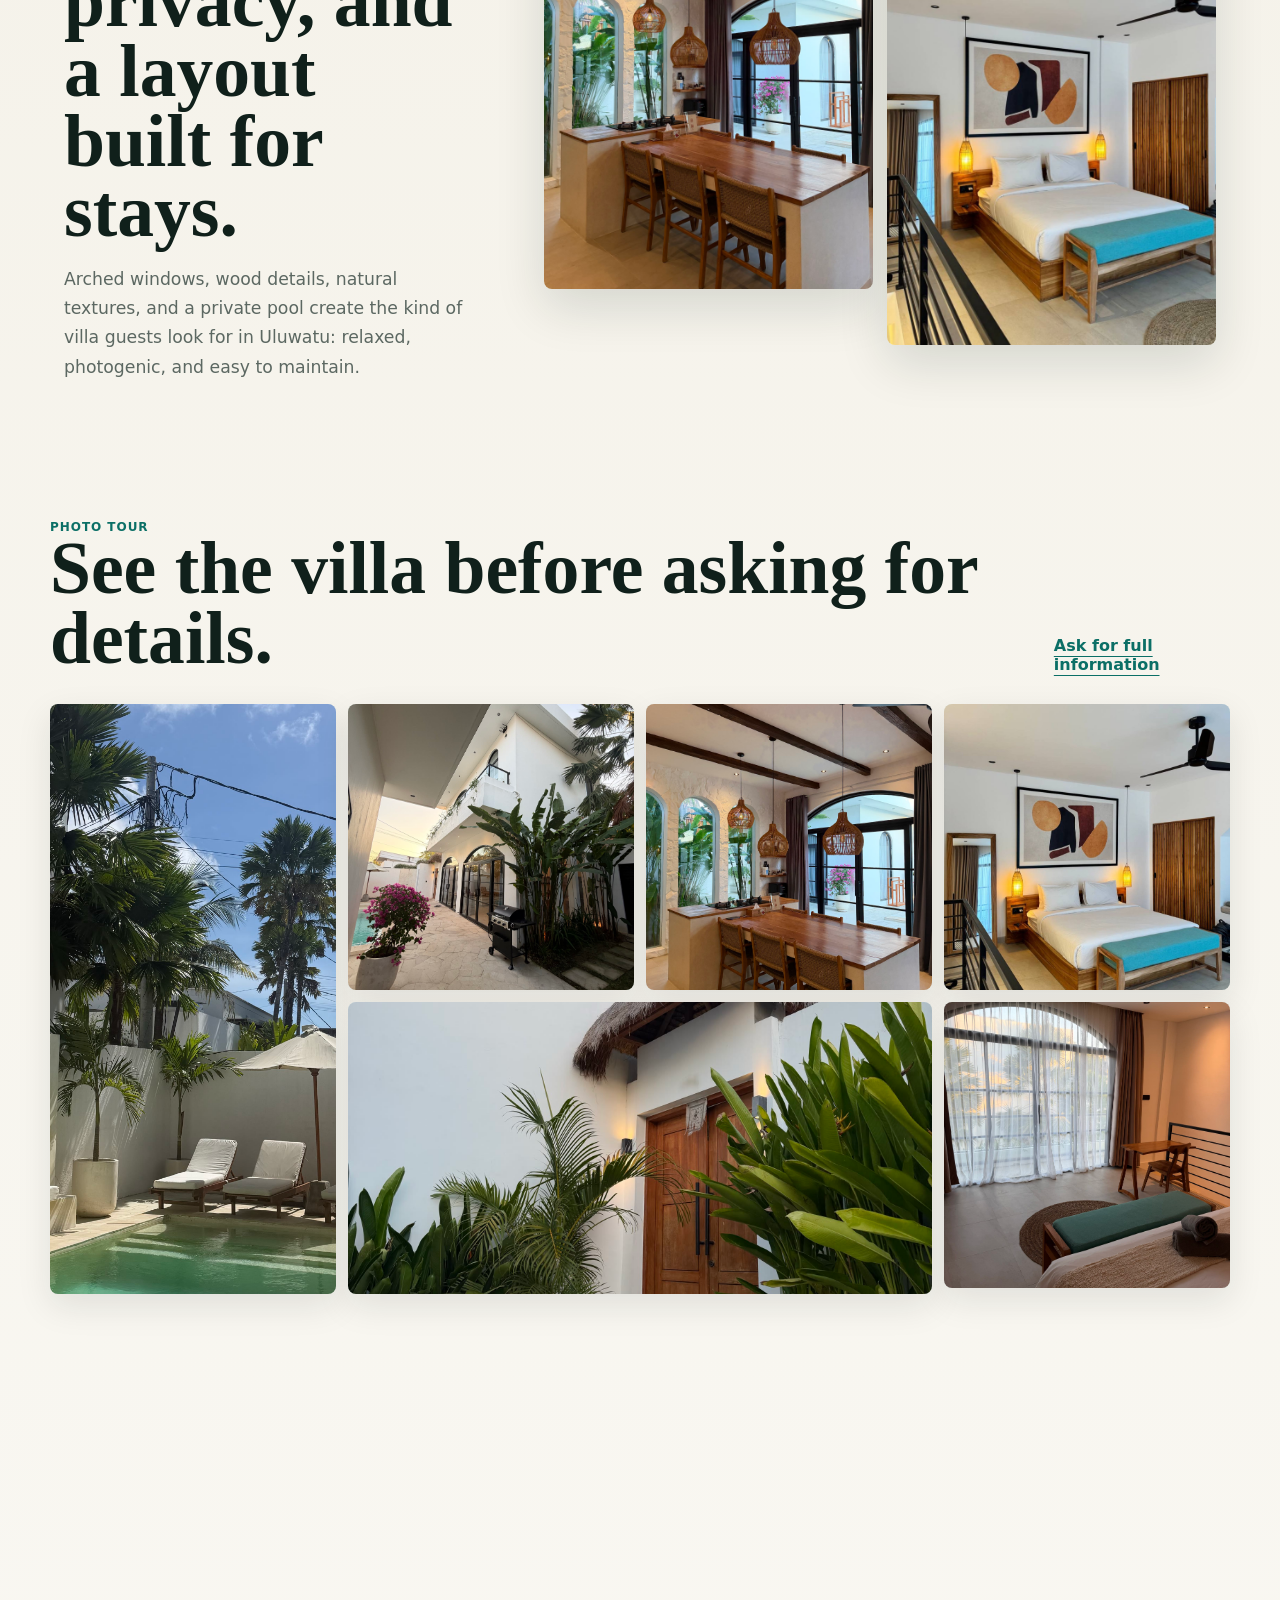
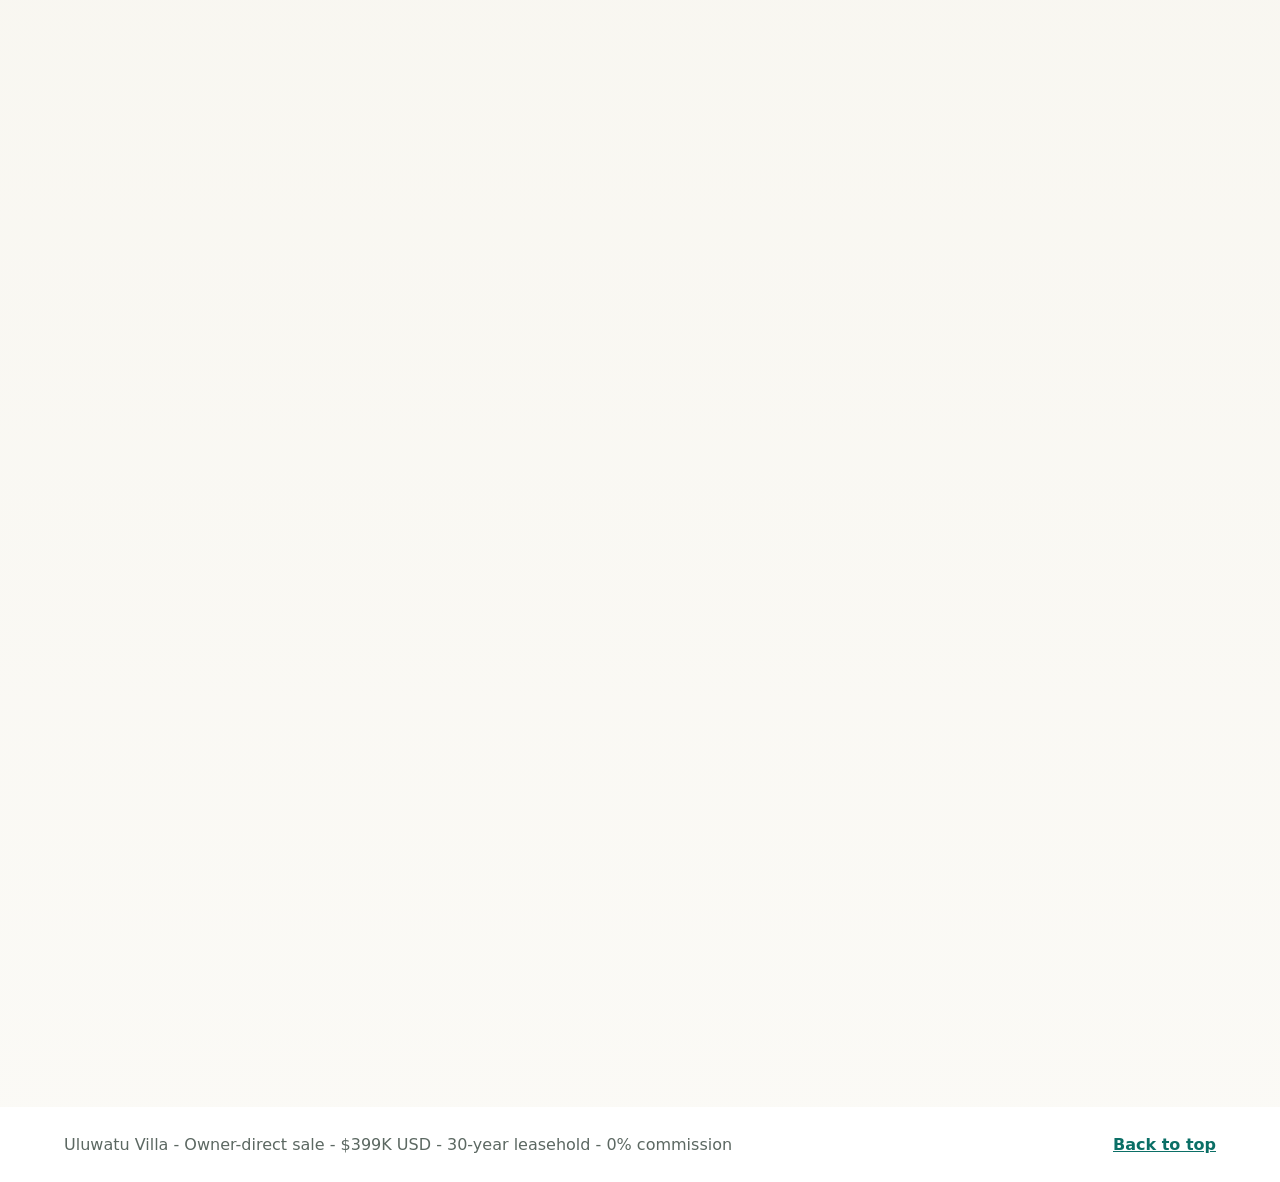
==== commit 11f6f74b: "Add premium motion redesign" ====
--- a/index.html
+++ b/index.html
@@ -13,6 +13,7 @@
     <link rel="stylesheet" href="styles.css">
   </head>
   <body>
+    <div class="scroll-progress" aria-hidden="true"></div>
     <header class="site-header" aria-label="Primary">
       <a class="brand" href="#top" aria-label="Uluwatu villa home">
         <span class="brand-mark" aria-hidden="true"></span>
@@ -34,6 +35,11 @@
           <p class="eyebrow">Owner-direct sale in Bali, Uluwatu area</p>
           <h1 id="hero-title">Uluwatu Leasehold Villa</h1>
           <p class="hero-copy">A private, managed villa offered directly by the owner: 30-year leasehold, 0% buyer commission, and direct contact without real estate agents.</p>
+          <div class="hero-chips" aria-label="Sale highlights">
+            <span>Only this villa</span>
+            <span>Managed rental setup</span>
+            <span>Private use ready</span>
+          </div>
           <div class="hero-actions">
             <a class="button button-primary" href="#contact">Request Direct Contact</a>
             <a class="button button-secondary" href="#gallery">View Photos</a>
@@ -53,6 +59,10 @@
             <strong>30 Years</strong>
           </div>
         </aside>
+        <div class="hero-orbit" aria-hidden="true">
+          <img src="assets/images/villa-05.jpg" alt="">
+          <img src="assets/images/villa-16.jpg" alt="">
+        </div>
       </section>
 
       <section class="quick-strip" aria-label="Villa highlights">
@@ -67,6 +77,23 @@
         <div>
           <span>Operation</span>
           <strong>Managed for you</strong>
+        </div>
+      </section>
+
+      <section class="ticker" aria-label="Key selling points">
+        <div class="ticker-track">
+          <span>Owner direct</span>
+          <span>0% commission</span>
+          <span>30-year leasehold</span>
+          <span>$399K USD</span>
+          <span>$2.5K-$4K monthly rental profit</span>
+          <span>Management in place</span>
+          <span>Owner direct</span>
+          <span>0% commission</span>
+          <span>30-year leasehold</span>
+          <span>$399K USD</span>
+          <span>$2.5K-$4K monthly rental profit</span>
+          <span>Management in place</span>
         </div>
       </section>
 
@@ -213,6 +240,8 @@
       </section>
     </main>
 
+    <a class="mobile-sticky-cta" href="#contact">Request Direct Contact</a>
+
     <footer class="site-footer">
       <p>Uluwatu Villa - Owner-direct sale - $399K USD - 30-year leasehold - 0% commission</p>
       <a href="#top">Back to top</a>
--- a/styles.css
+++ b/styles.css
@@ -22,6 +22,10 @@
   scroll-behavior: smooth;
 }
 
+section[id] {
+  scroll-margin-top: 88px;
+}
+
 body {
   margin: 0;
   color: var(--ink);
@@ -161,7 +165,7 @@
   max-width: 10ch;
   margin-bottom: 18px;
   font-family: Georgia, "Times New Roman", serif;
-  font-size: clamp(3.6rem, 9vw, 8.6rem);
+  font-size: 8.25rem;
   line-height: 0.88;
   letter-spacing: 0;
 }
@@ -169,7 +173,7 @@
 h2 {
   margin-bottom: 18px;
   font-family: Georgia, "Times New Roman", serif;
-  font-size: clamp(2.2rem, 5vw, 4.7rem);
+  font-size: 4.6rem;
   line-height: 0.95;
   letter-spacing: 0;
 }
@@ -177,7 +181,7 @@
 .hero-copy {
   width: min(620px, 100%);
   margin-bottom: 28px;
-  font-size: clamp(1.05rem, 1.7vw, 1.28rem);
+  font-size: 1.24rem;
   line-height: 1.55;
   color: rgba(255, 255, 255, 0.9);
 }
@@ -287,7 +291,7 @@
 }
 
 .quick-strip strong {
-  font-size: clamp(1rem, 2vw, 1.36rem);
+  font-size: 1.28rem;
 }
 
 .section {
@@ -412,7 +416,7 @@
 
 .metric strong {
   display: block;
-  font-size: clamp(1.5rem, 3vw, 2.25rem);
+  font-size: 2.15rem;
   line-height: 1;
 }
 
@@ -714,11 +718,11 @@
   }
 
   h1 {
-    font-size: clamp(3.1rem, 17vw, 5rem);
+    font-size: 4.15rem;
   }
 
   h2 {
-    font-size: clamp(2rem, 11vw, 3.2rem);
+    font-size: 2.72rem;
   }
 
   .hero-copy {
@@ -838,3 +842,552 @@
     animation-iteration-count: 1 !important;
   }
 }
+
+/* Modern visual layer */
+:root {
+  --deep-shadow: 0 30px 80px rgba(3, 16, 13, 0.28);
+}
+
+body {
+  overflow-x: hidden;
+  background:
+    linear-gradient(180deg, #fbfaf6 0%, #f4f1e8 44%, #fbfaf6 100%);
+}
+
+.scroll-progress {
+  position: fixed;
+  inset: 0 0 auto 0;
+  z-index: 60;
+  height: 3px;
+  background: var(--sun);
+  transform: scaleX(var(--scroll, 0));
+  transform-origin: left center;
+}
+
+.site-header {
+  border-bottom: 1px solid rgba(255, 255, 255, 0.12);
+  transition: min-height 220ms ease, background 220ms ease, box-shadow 220ms ease;
+}
+
+.is-scrolled .site-header {
+  min-height: 62px;
+  background: rgba(16, 32, 27, 0.84);
+  box-shadow: 0 18px 48px rgba(3, 16, 13, 0.2);
+}
+
+.brand-mark {
+  animation: markPulse 3.2s ease-in-out infinite;
+}
+
+.nav-links a {
+  position: relative;
+}
+
+.nav-links a::after {
+  content: "";
+  position: absolute;
+  right: 0;
+  bottom: -7px;
+  left: 0;
+  height: 1px;
+  background: currentColor;
+  transform: scaleX(0);
+  transform-origin: right;
+  transition: transform 220ms ease;
+}
+
+.nav-links a:hover::after,
+.nav-links a:focus-visible::after {
+  transform: scaleX(1);
+  transform-origin: left;
+}
+
+.hero-image {
+  transform: scale(1.05);
+  animation: heroDrift 18s ease-out forwards;
+}
+
+.hero-shade {
+  background:
+    linear-gradient(90deg, rgba(7, 16, 13, 0.72) 0%, rgba(7, 16, 13, 0.42) 48%, rgba(7, 16, 13, 0.2) 100%),
+    rgba(9, 18, 15, 0.18);
+}
+
+.hero-content {
+  position: relative;
+  z-index: 2;
+  animation: heroCopyIn 900ms cubic-bezier(0.2, 0.8, 0.2, 1) both;
+}
+
+h1 {
+  font-size: 8.25rem;
+}
+
+h2 {
+  font-size: 4.6rem;
+}
+
+.hero-copy {
+  font-size: 1.24rem;
+}
+
+.hero-chips {
+  display: flex;
+  flex-wrap: wrap;
+  gap: 8px;
+  margin: 0 0 22px;
+}
+
+.hero-chips span {
+  border: 1px solid rgba(255, 255, 255, 0.22);
+  border-radius: 999px;
+  padding: 8px 11px;
+  color: rgba(255, 255, 255, 0.86);
+  background: rgba(255, 255, 255, 0.1);
+  backdrop-filter: blur(14px);
+  font-size: 0.84rem;
+  font-weight: 800;
+}
+
+.button {
+  position: relative;
+  overflow: hidden;
+  box-shadow: 0 14px 34px rgba(3, 16, 13, 0.18);
+  transition: transform 220ms ease, background 220ms ease, border-color 220ms ease, box-shadow 220ms ease;
+}
+
+.button::after {
+  content: "";
+  position: absolute;
+  inset: 0;
+  background: linear-gradient(110deg, transparent 0%, rgba(255, 255, 255, 0.28) 45%, transparent 62%);
+  transform: translateX(-120%);
+  transition: transform 520ms ease;
+}
+
+.button:hover,
+.button:focus-visible {
+  transform: translateY(-2px);
+  box-shadow: 0 20px 48px rgba(3, 16, 13, 0.24);
+}
+
+.button:hover::after,
+.button:focus-visible::after {
+  transform: translateX(120%);
+}
+
+.hero-panel {
+  box-shadow: var(--deep-shadow);
+  animation: panelIn 900ms 180ms cubic-bezier(0.2, 0.8, 0.2, 1) both;
+}
+
+.hero-panel strong {
+  font-size: 1.42rem;
+}
+
+.hero-orbit {
+  position: absolute;
+  top: 118px;
+  right: clamp(18px, 5vw, 72px);
+  z-index: 1;
+  display: grid;
+  gap: 14px;
+  pointer-events: none;
+}
+
+.hero-orbit img {
+  width: 132px;
+  aspect-ratio: 4 / 5;
+  object-fit: cover;
+  border: 1px solid rgba(255, 255, 255, 0.26);
+  border-radius: var(--radius);
+  box-shadow: var(--deep-shadow);
+}
+
+.hero-orbit img:first-child {
+  transform: translateX(-28px) rotate(-4deg);
+  animation: floatImage 5.6s ease-in-out infinite;
+}
+
+.hero-orbit img:last-child {
+  transform: rotate(4deg);
+  animation: floatImage 6.4s ease-in-out 400ms infinite reverse;
+}
+
+.quick-strip {
+  transform: translateY(-24px);
+}
+
+.quick-strip strong {
+  font-size: 1.28rem;
+}
+
+.ticker {
+  overflow: hidden;
+  border-block: 1px solid rgba(16, 32, 27, 0.1);
+  background: var(--ink);
+  color: #fff;
+}
+
+.ticker-track {
+  display: flex;
+  width: max-content;
+  animation: tickerMove 28s linear infinite;
+}
+
+.ticker span {
+  display: inline-flex;
+  align-items: center;
+  min-height: 54px;
+  padding: 0 28px;
+  color: rgba(255, 255, 255, 0.88);
+  text-transform: uppercase;
+  letter-spacing: 0.08em;
+  font-size: 0.78rem;
+  font-weight: 900;
+  white-space: nowrap;
+}
+
+.ticker span::before {
+  content: "";
+  width: 6px;
+  height: 6px;
+  margin-right: 28px;
+  border-radius: 50%;
+  background: var(--sun);
+}
+
+.feature-band {
+  position: relative;
+  overflow: hidden;
+}
+
+.feature-band::before {
+  content: "";
+  position: absolute;
+  inset: 0;
+  pointer-events: none;
+  background-image:
+    linear-gradient(rgba(16, 32, 27, 0.07) 1px, transparent 1px),
+    linear-gradient(90deg, rgba(16, 32, 27, 0.07) 1px, transparent 1px);
+  background-size: 44px 44px;
+  -webkit-mask-image: linear-gradient(90deg, black, transparent 72%);
+  mask-image: linear-gradient(90deg, black, transparent 72%);
+}
+
+.feature-media {
+  position: relative;
+  transform: rotate(-1deg);
+}
+
+.feature-media img {
+  transition: transform 800ms ease;
+}
+
+.feature-band:hover .feature-media img {
+  transform: scale(1.035);
+}
+
+.metric {
+  position: relative;
+  overflow: hidden;
+  transition: transform 220ms ease, box-shadow 220ms ease, border-color 220ms ease;
+}
+
+.metric::before {
+  content: "";
+  position: absolute;
+  inset: 0 0 auto 0;
+  height: 4px;
+  background: var(--sun);
+  transform: scaleX(0);
+  transform-origin: left;
+  transition: transform 280ms ease;
+}
+
+.metric:hover {
+  transform: translateY(-4px);
+  border-color: rgba(11, 111, 102, 0.28);
+  box-shadow: var(--shadow);
+}
+
+.metric:hover::before {
+  transform: scaleX(1);
+}
+
+.metric strong {
+  font-size: 2.15rem;
+}
+
+.showcase-images img {
+  transition: transform 320ms ease;
+}
+
+.showcase-images img:hover {
+  transform: translateY(-6px);
+}
+
+.gallery-item {
+  position: relative;
+  box-shadow: 0 12px 34px rgba(16, 32, 27, 0.1);
+  transition: transform 220ms ease, box-shadow 220ms ease;
+}
+
+.gallery-item::after {
+  content: attr(data-caption);
+  position: absolute;
+  right: 10px;
+  bottom: 10px;
+  left: 10px;
+  border-radius: var(--radius);
+  padding: 9px 10px;
+  color: #fff;
+  background: rgba(7, 16, 13, 0.62);
+  backdrop-filter: blur(12px);
+  font-size: 0.82rem;
+  font-weight: 800;
+  opacity: 0;
+  transform: translateY(10px);
+  transition: opacity 220ms ease, transform 220ms ease;
+}
+
+.gallery-item:hover,
+.gallery-item:focus-visible {
+  transform: translateY(-3px);
+  box-shadow: 0 22px 54px rgba(16, 32, 27, 0.2);
+}
+
+.gallery-item:hover::after,
+.gallery-item:focus-visible::after {
+  opacity: 1;
+  transform: translateY(0);
+}
+
+.contact-band {
+  position: relative;
+  overflow: hidden;
+}
+
+.contact-band::before {
+  content: "";
+  position: absolute;
+  inset: 0;
+  pointer-events: none;
+  background-image: linear-gradient(90deg, rgba(255, 255, 255, 0.08) 1px, transparent 1px);
+  background-size: 72px 100%;
+  opacity: 0.45;
+}
+
+.contact-copy,
+.contact-form {
+  position: relative;
+  z-index: 1;
+}
+
+.contact-form {
+  box-shadow: var(--deep-shadow);
+}
+
+.lightbox {
+  animation: lightboxIn 220ms ease both;
+}
+
+.lightbox button {
+  transition: transform 180ms ease, background 180ms ease;
+}
+
+.lightbox button:hover,
+.lightbox button:focus-visible {
+  transform: scale(1.05);
+  background: rgba(11, 111, 102, 0.84);
+}
+
+.lightbox-prev:hover,
+.lightbox-prev:focus-visible,
+.lightbox-next:hover,
+.lightbox-next:focus-visible {
+  transform: translateY(-50%) scale(1.05);
+}
+
+.mobile-sticky-cta {
+  position: fixed;
+  right: 14px;
+  bottom: 14px;
+  left: 14px;
+  z-index: 30;
+  display: none;
+  min-height: 52px;
+  align-items: center;
+  justify-content: center;
+  border-radius: var(--radius);
+  color: #fff;
+  background: var(--teal);
+  box-shadow: 0 18px 48px rgba(3, 16, 13, 0.32);
+  font-weight: 900;
+  text-decoration: none;
+  opacity: 0;
+  pointer-events: none;
+  transform: translateY(120%);
+  transition: opacity 220ms ease, transform 220ms ease;
+}
+
+.js-enabled .reveal {
+  opacity: 0;
+  transform: translateY(28px);
+  transition: opacity 700ms ease var(--reveal-delay, 0ms), transform 700ms ease var(--reveal-delay, 0ms);
+}
+
+.js-enabled .reveal.is-visible {
+  opacity: 1;
+  transform: translateY(0);
+}
+
+.quick-strip.reveal.is-visible {
+  transform: translateY(-24px);
+}
+
+.is-scrolled .mobile-sticky-cta {
+  opacity: 1;
+  pointer-events: auto;
+  transform: translateY(0);
+}
+
+@keyframes heroDrift {
+  from {
+    transform: scale(1.08);
+  }
+  to {
+    transform: scale(1.01);
+  }
+}
+
+@keyframes heroCopyIn {
+  from {
+    opacity: 0;
+    transform: translateY(24px);
+  }
+  to {
+    opacity: 1;
+    transform: translateY(0);
+  }
+}
+
+@keyframes panelIn {
+  from {
+    opacity: 0;
+    transform: translateY(18px);
+  }
+  to {
+    opacity: 1;
+    transform: translateY(0);
+  }
+}
+
+@keyframes floatImage {
+  0%,
+  100% {
+    translate: 0 0;
+  }
+  50% {
+    translate: 0 -12px;
+  }
+}
+
+@keyframes tickerMove {
+  from {
+    transform: translateX(0);
+  }
+  to {
+    transform: translateX(-50%);
+  }
+}
+
+@keyframes markPulse {
+  0%,
+  100% {
+    box-shadow: inset 0 0 0 3px rgba(255, 255, 255, 0.3), 0 0 0 0 rgba(228, 176, 74, 0);
+  }
+  50% {
+    box-shadow: inset 0 0 0 3px rgba(255, 255, 255, 0.3), 0 0 0 7px rgba(228, 176, 74, 0.18);
+  }
+}
+
+@keyframes lightboxIn {
+  from {
+    opacity: 0;
+    transform: scale(0.98);
+  }
+  to {
+    opacity: 1;
+    transform: scale(1);
+  }
+}
+
+@media (max-width: 1060px) {
+  h1 {
+    font-size: 6rem;
+  }
+
+  h2 {
+    font-size: 3.7rem;
+  }
+
+  .hero-orbit {
+    display: none;
+  }
+}
+
+@media (max-width: 760px) {
+  .hero {
+    padding: 92px 18px 32px;
+  }
+
+  h1 {
+    font-size: 4.15rem;
+  }
+
+  h2 {
+    font-size: 2.72rem;
+  }
+
+  .hero-chips span {
+    font-size: 0.78rem;
+  }
+
+  .ticker span {
+    min-height: 48px;
+    padding: 0 20px;
+  }
+
+  .site-footer {
+    padding-bottom: 86px;
+  }
+
+  .mobile-sticky-cta {
+    display: flex;
+  }
+}
+
+@media (max-width: 340px) {
+  h1 {
+    font-size: 3.45rem;
+  }
+
+  h2 {
+    font-size: 2.28rem;
+  }
+}
+
+@media (prefers-reduced-motion: reduce) {
+  .hero-image,
+  .brand-mark,
+  .ticker-track,
+  .hero-orbit img {
+    animation: none !important;
+  }
+
+  .js-enabled .reveal {
+    opacity: 1;
+    transform: none;
+  }
+}
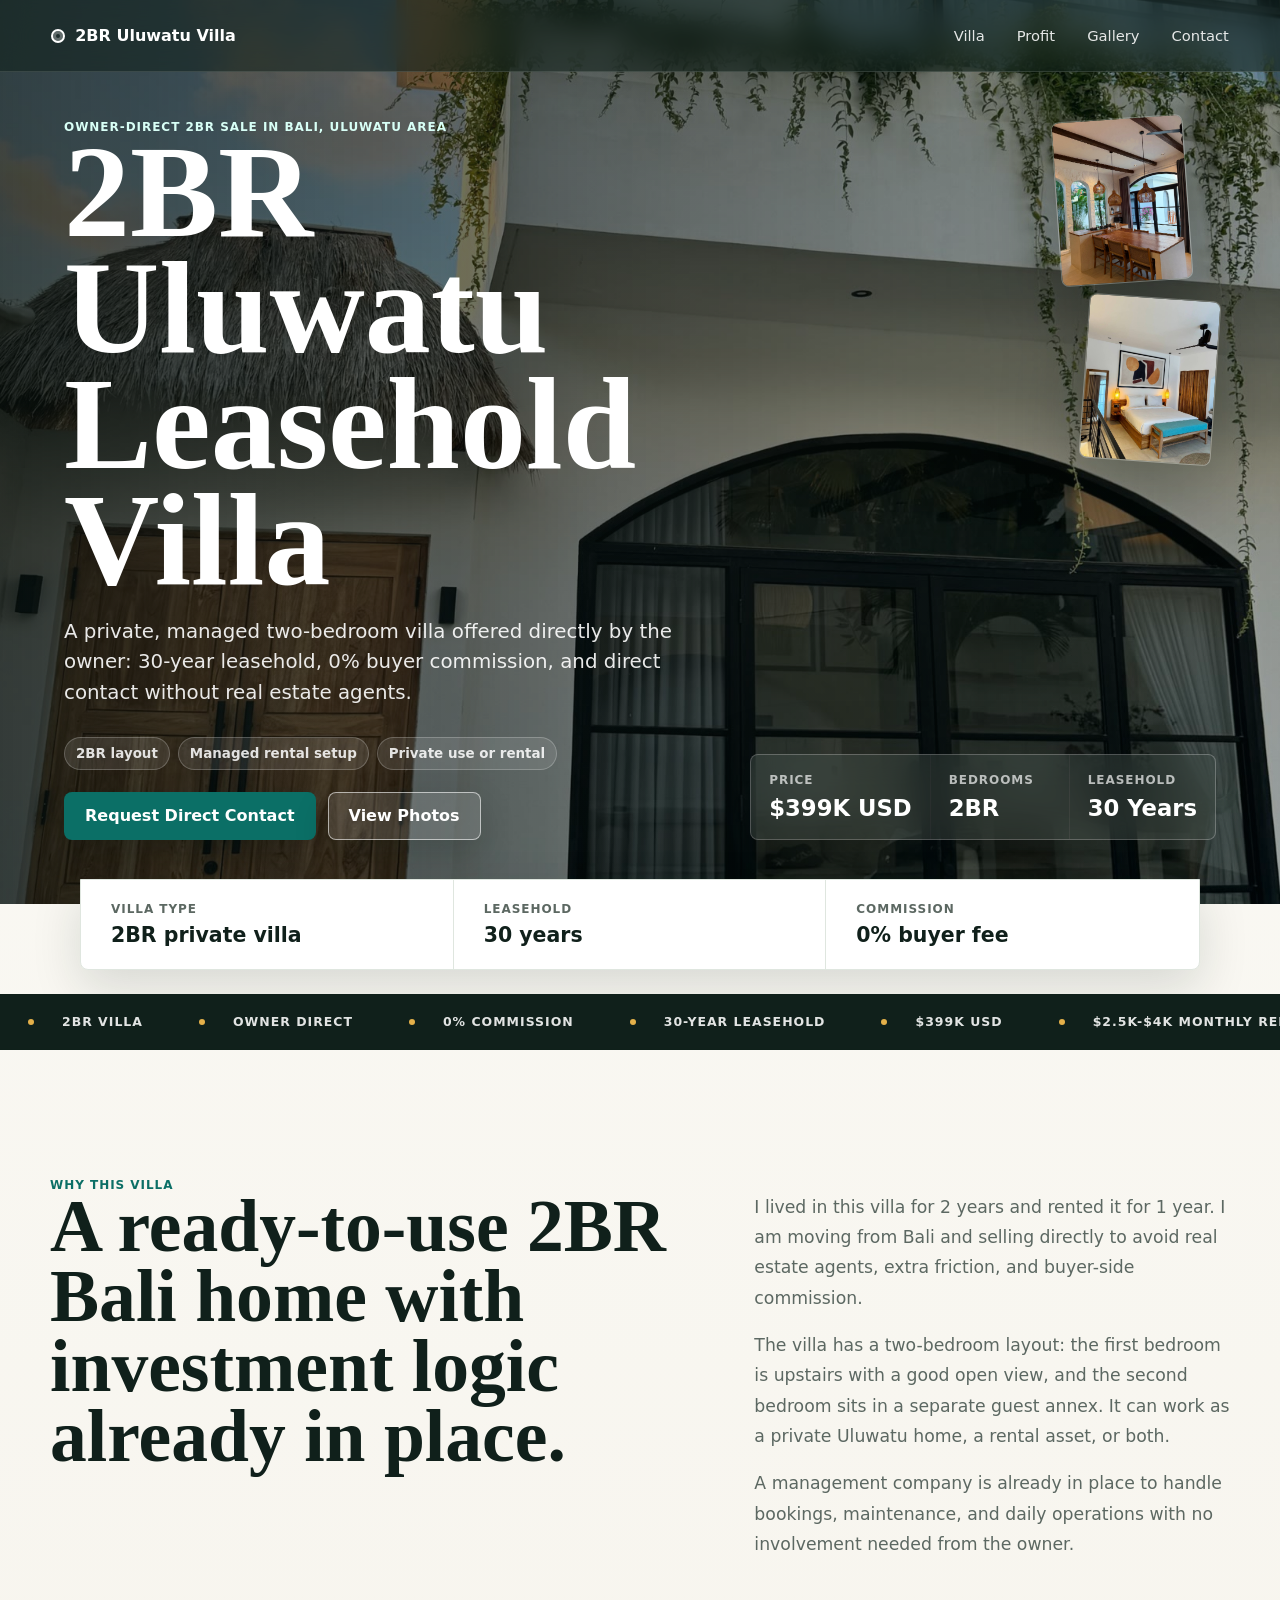
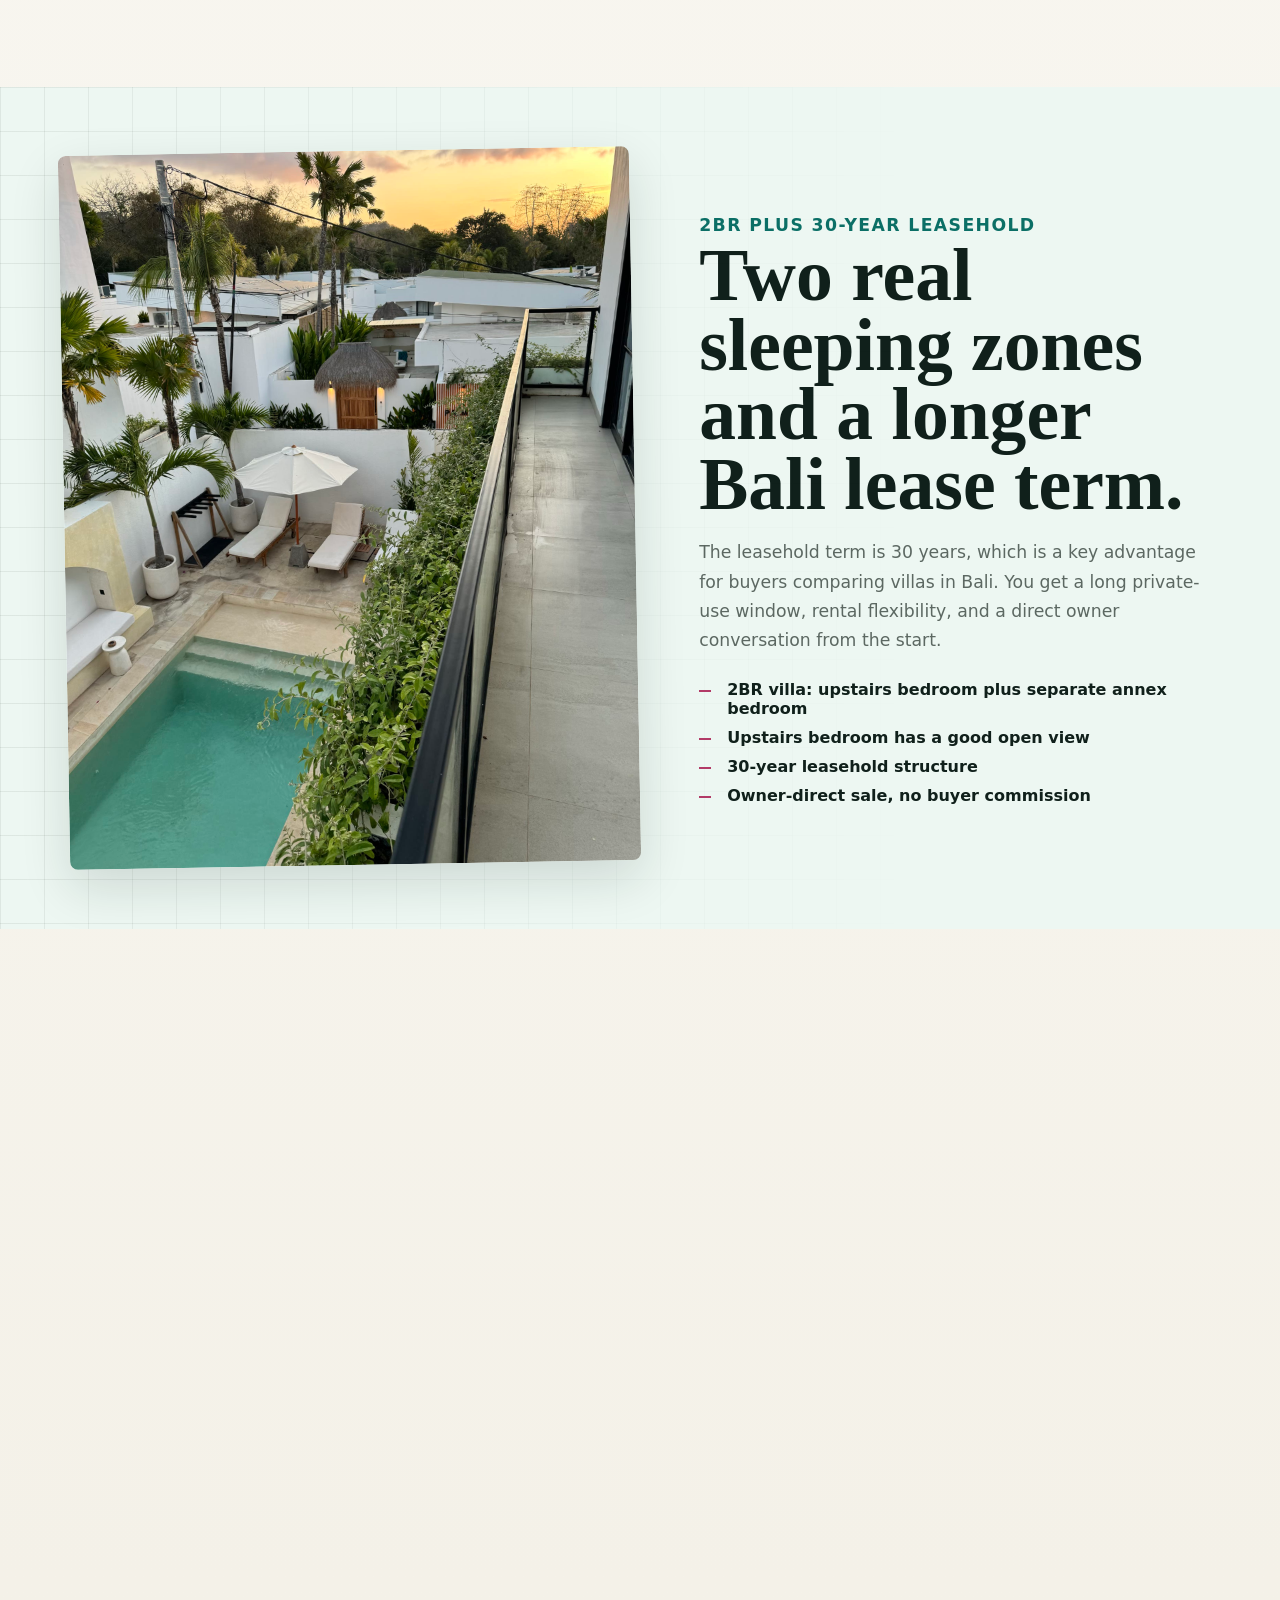
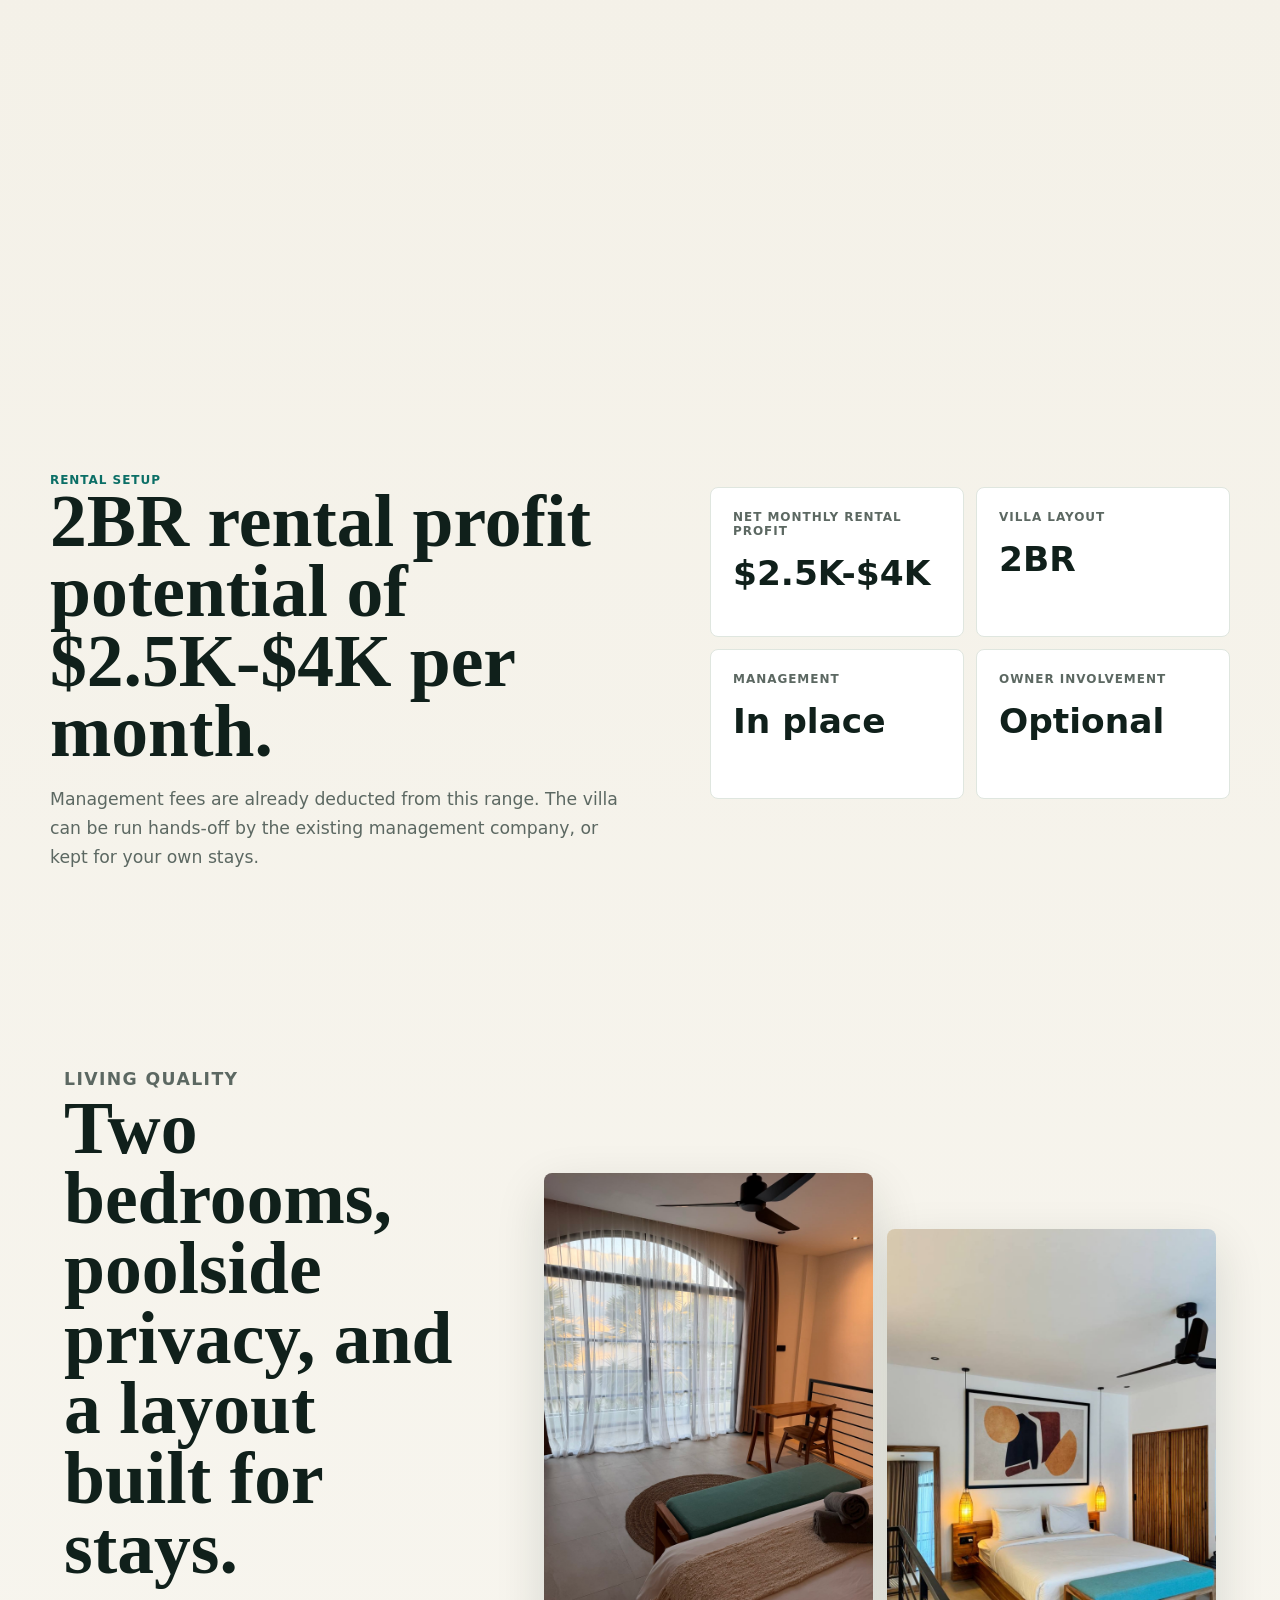
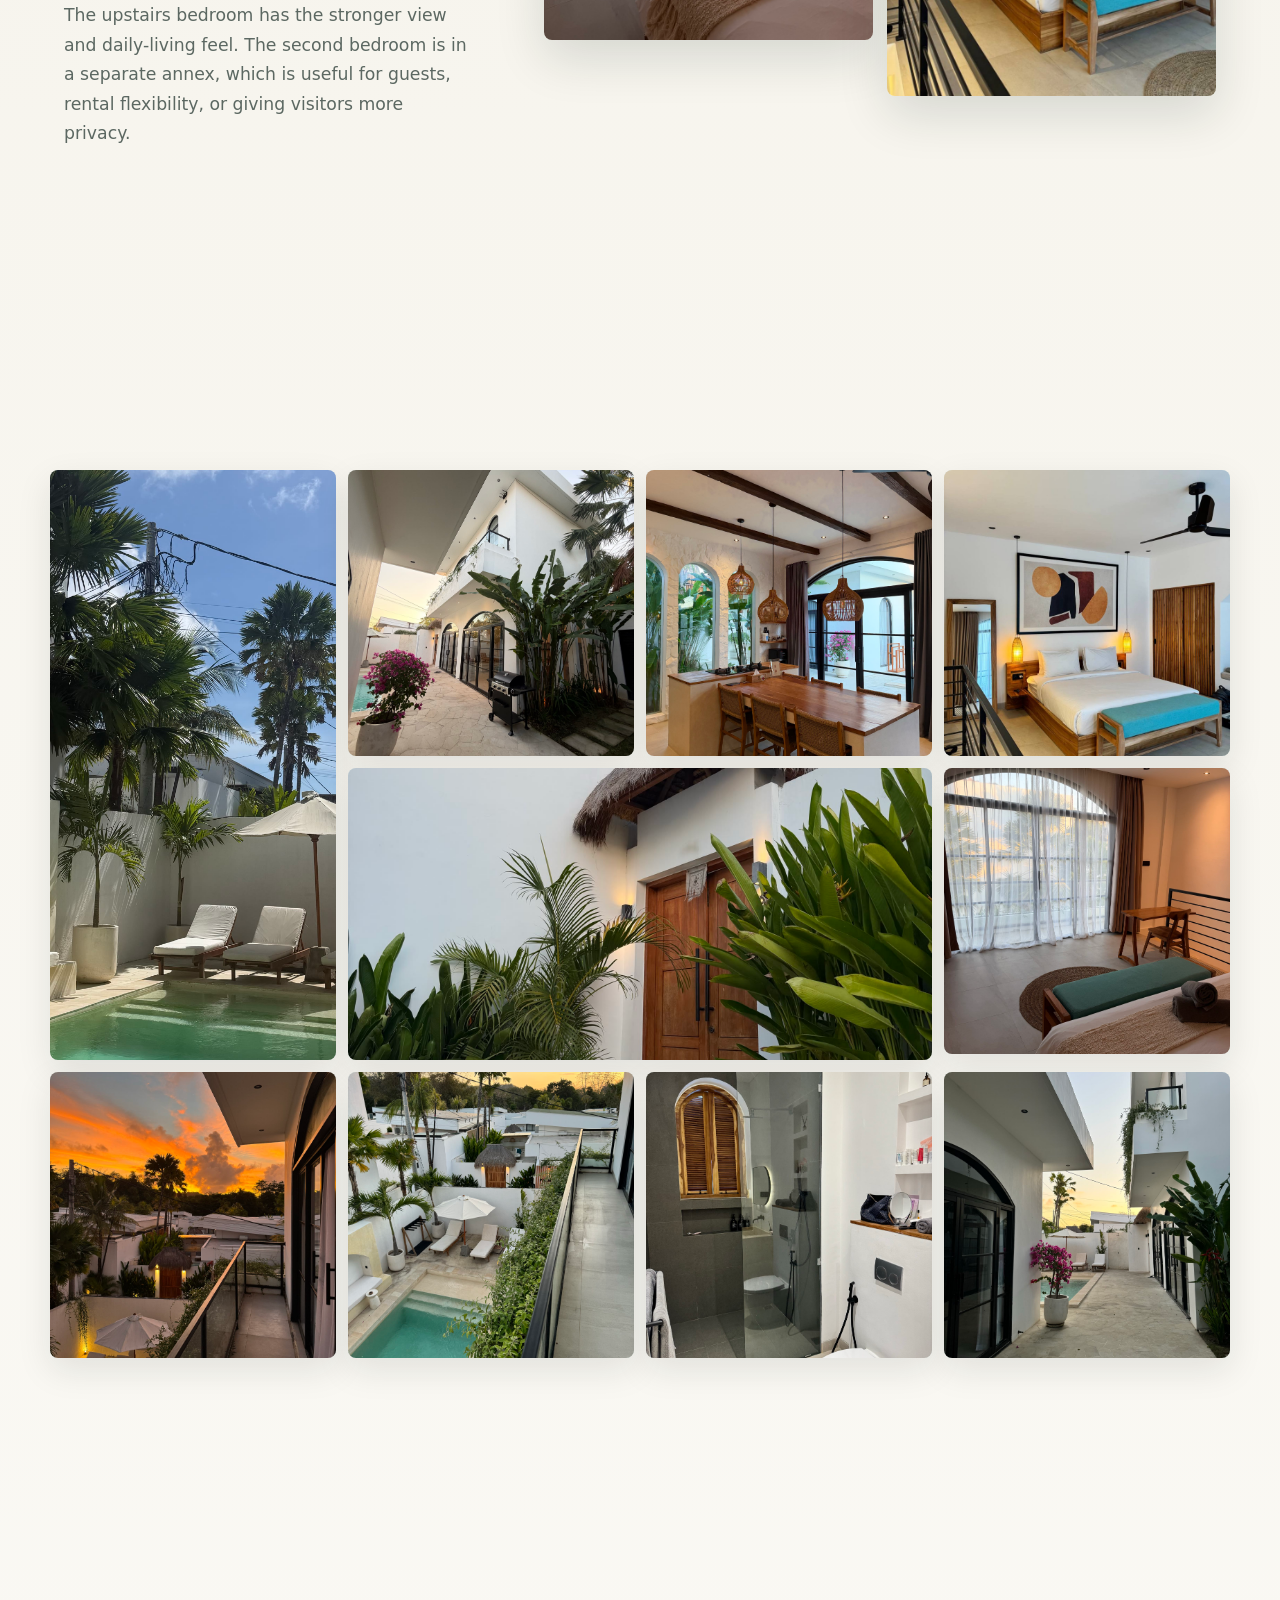
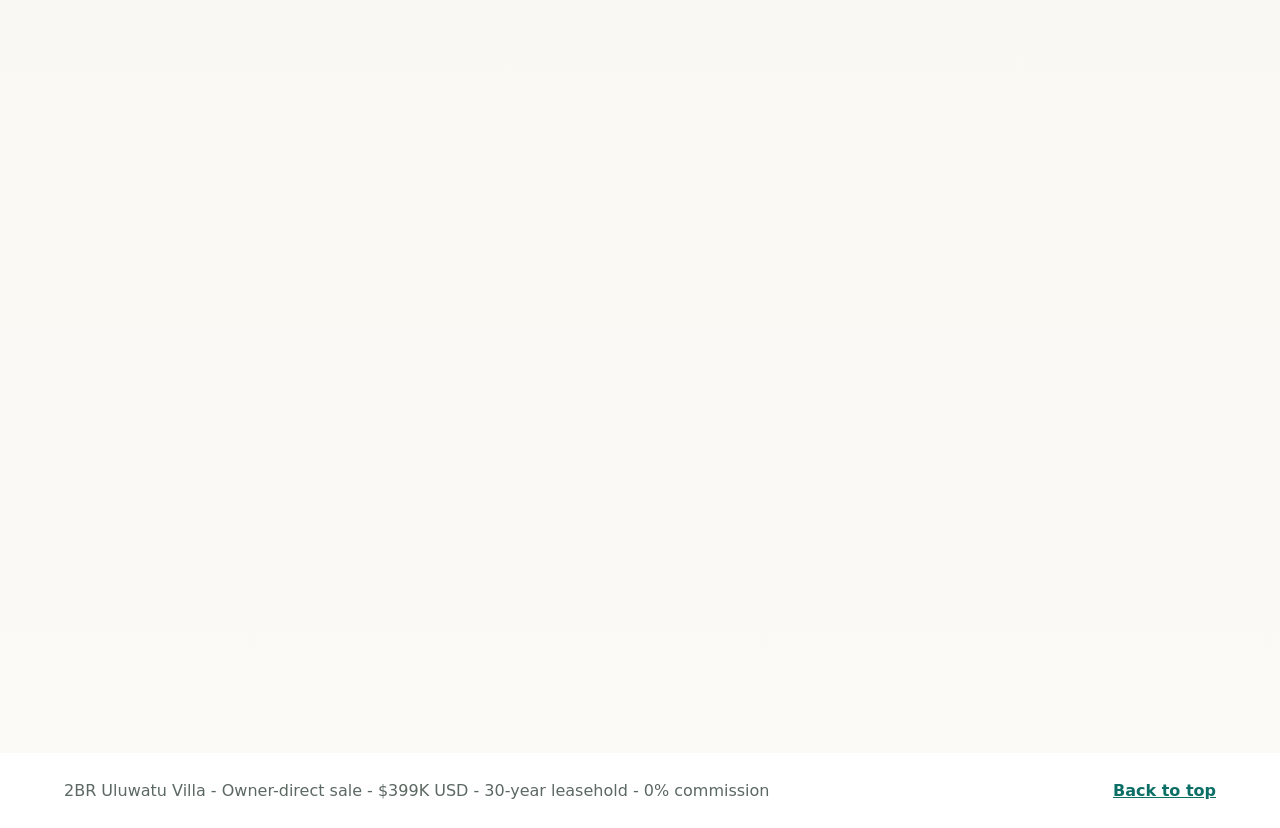
==== commit 22c13b62: "Apply villa feedback updates" ====
--- a/index.html
+++ b/index.html
@@ -3,13 +3,13 @@
   <head>
     <meta charset="utf-8">
     <meta name="viewport" content="width=device-width, initial-scale=1">
-    <meta name="description" content="Owner-direct sale of a private villa in Bali's Uluwatu area. 30-year leasehold, 0% commission, $399K USD.">
-    <meta property="og:title" content="Uluwatu Villa For Sale - Owner Direct">
-    <meta property="og:description" content="30-year leasehold villa in Bali's Uluwatu area. $399K USD, 0% commission, owner-direct contact.">
-    <meta property="og:image" content="assets/images/villa-04.jpg">
-    <title>Uluwatu Villa For Sale - Owner Direct</title>
+    <meta name="description" content="Owner-direct sale of a 2BR private villa in Bali's Uluwatu area. 30-year leasehold, 0% commission, $399K USD.">
+    <meta property="og:title" content="2BR Uluwatu Villa For Sale - Owner Direct">
+    <meta property="og:description" content="2BR 30-year leasehold villa in Bali's Uluwatu area. $399K USD, 0% commission, owner-direct contact.">
+    <meta property="og:image" content="assets/images/villa-13.jpg">
+    <title>2BR Uluwatu Villa For Sale - Owner Direct</title>
     <link rel="icon" href="data:image/svg+xml,%3Csvg xmlns='http://www.w3.org/2000/svg' viewBox='0 0 64 64'%3E%3Ccircle cx='32' cy='32' r='28' fill='%230b6f66'/%3E%3Cpath d='M21 37c7-16 23-19 25-19-4 15-12 25-25 19z' fill='%23ffffff'/%3E%3C/svg%3E">
-    <link rel="preload" as="image" href="assets/images/villa-04.jpg">
+    <link rel="preload" as="image" href="assets/images/villa-13.jpg">
     <link rel="stylesheet" href="styles.css">
   </head>
   <body>
@@ -17,11 +17,11 @@
     <header class="site-header" aria-label="Primary">
       <a class="brand" href="#top" aria-label="Uluwatu villa home">
         <span class="brand-mark" aria-hidden="true"></span>
-        <span>Uluwatu Villa</span>
+        <span>2BR Uluwatu Villa</span>
       </a>
       <nav class="nav-links" aria-label="Page sections">
-        <a href="#details">Details</a>
-        <a href="#returns">Returns</a>
+        <a href="#details">Villa</a>
+        <a href="#returns">Profit</a>
         <a href="#gallery">Gallery</a>
         <a href="#contact">Contact</a>
       </nav>
@@ -29,19 +29,19 @@
 
     <main id="top">
       <section class="hero" aria-labelledby="hero-title">
-        <img class="hero-image" src="assets/images/villa-04.jpg" alt="Exterior courtyard of a private villa with tropical plants and pool edge in Uluwatu, Bali">
+        <img class="hero-image" src="assets/images/villa-13.jpg" alt="Front exterior of a 2BR private villa in Uluwatu, Bali">
         <div class="hero-shade" aria-hidden="true"></div>
         <div class="hero-content">
-          <p class="eyebrow">Owner-direct sale in Bali, Uluwatu area</p>
-          <h1 id="hero-title">Uluwatu Leasehold Villa</h1>
-          <p class="hero-copy">A private, managed villa offered directly by the owner: 30-year leasehold, 0% buyer commission, and direct contact without real estate agents.</p>
+          <p class="eyebrow">Owner-direct 2BR sale in Bali, Uluwatu area</p>
+          <h1 id="hero-title">2BR Uluwatu Leasehold Villa</h1>
+          <p class="hero-copy">A private, managed two-bedroom villa offered directly by the owner: 30-year leasehold, 0% buyer commission, and direct contact without real estate agents.</p>
           <div class="hero-chips" aria-label="Sale highlights">
-            <span>Only this villa</span>
+            <span>2BR layout</span>
             <span>Managed rental setup</span>
-            <span>Private use ready</span>
+            <span>Private use or rental</span>
           </div>
           <div class="hero-actions">
-            <a class="button button-primary" href="#contact">Request Direct Contact</a>
+            <a class="button button-primary" href="https://forms.gle/DyUAwcRXq7fQseUB7" target="_blank" rel="noopener">Request Direct Contact</a>
             <a class="button button-secondary" href="#gallery">View Photos</a>
           </div>
         </div>
@@ -51,8 +51,8 @@
             <strong>$399K USD</strong>
           </div>
           <div>
-            <span class="fact-label">Commission</span>
-            <strong>0%</strong>
+            <span class="fact-label">Bedrooms</span>
+            <strong>2BR</strong>
           </div>
           <div>
             <span class="fact-label">Leasehold</span>
@@ -67,27 +67,29 @@
 
       <section class="quick-strip" aria-label="Villa highlights">
         <div>
-          <span>Direct from owner</span>
-          <strong>One villa only</strong>
+          <span>Villa type</span>
+          <strong>2BR private villa</strong>
         </div>
         <div>
-          <span>Rental profit</span>
-          <strong>$2.5K-$4K/mo</strong>
+          <span>Leasehold</span>
+          <strong>30 years</strong>
         </div>
         <div>
-          <span>Operation</span>
-          <strong>Managed for you</strong>
+          <span>Commission</span>
+          <strong>0% buyer fee</strong>
         </div>
       </section>
 
       <section class="ticker" aria-label="Key selling points">
         <div class="ticker-track">
+          <span>2BR villa</span>
           <span>Owner direct</span>
           <span>0% commission</span>
           <span>30-year leasehold</span>
           <span>$399K USD</span>
           <span>$2.5K-$4K monthly rental profit</span>
           <span>Management in place</span>
+          <span>2BR villa</span>
           <span>Owner direct</span>
           <span>0% commission</span>
           <span>30-year leasehold</span>
@@ -101,29 +103,43 @@
         <div class="section-kicker">Why this villa</div>
         <div class="intro-grid">
           <div>
-            <h2>A ready-to-use Bali home with investment logic already in place.</h2>
+            <h2>A ready-to-use 2BR Bali home with investment logic already in place.</h2>
           </div>
           <div class="intro-copy">
             <p>I lived in this villa for 2 years and rented it for 1 year. I am moving from Bali and selling directly to avoid real estate agents, extra friction, and buyer-side commission.</p>
-            <p>The villa can work as a private Uluwatu home, a rental asset, or both. A management company is already in place to handle bookings, maintenance, and daily operations with no involvement needed from the owner.</p>
+            <p>The villa has a two-bedroom layout: the first bedroom is upstairs with a good open view, and the second bedroom sits in a separate guest annex. It can work as a private Uluwatu home, a rental asset, or both.</p>
+            <p>A management company is already in place to handle bookings, maintenance, and daily operations with no involvement needed from the owner.</p>
           </div>
         </div>
       </section>
 
       <section class="feature-band">
         <div class="feature-media">
-          <img src="assets/images/villa-06.jpg" alt="Private pool with lounge chairs and palms at the Uluwatu villa" loading="lazy">
+          <img src="assets/images/villa-09.jpg" alt="Pool and terrace view at the 2BR Uluwatu villa" loading="lazy">
         </div>
         <div class="feature-content">
-          <p class="eyebrow dark">30-year leasehold</p>
-          <h2>Longer and cleaner than the usual Bali lease term.</h2>
+          <p class="eyebrow dark">2BR plus 30-year leasehold</p>
+          <h2>Two real sleeping zones and a longer Bali lease term.</h2>
           <p>The leasehold term is 30 years, which is a key advantage for buyers comparing villas in Bali. You get a long private-use window, rental flexibility, and a direct owner conversation from the start.</p>
           <ul class="check-list">
+            <li>2BR villa: upstairs bedroom plus separate annex bedroom</li>
+            <li>Upstairs bedroom has a good open view</li>
             <li>30-year leasehold structure</li>
             <li>Owner-direct sale, no buyer commission</li>
-            <li>Uluwatu area location</li>
-            <li>Suitable for living, renting, or mixed use</li>
           </ul>
+        </div>
+      </section>
+
+      <section class="video-band" aria-labelledby="video-title">
+        <div class="video-copy">
+          <p class="section-kicker">Video tour</p>
+          <h2 id="video-title">Walk through the villa before asking for details.</h2>
+          <p>Use the video to get a better feeling for the approach, scale, bedrooms, outdoor areas, and daily flow of the property.</p>
+        </div>
+        <div class="video-frame">
+          <video controls playsinline preload="metadata" poster="assets/video/villa-tour-poster.jpg">
+            <source src="assets/video/villa-tour.mp4" type="video/mp4">
+          </video>
         </div>
       </section>
 
@@ -131,7 +147,7 @@
         <div class="section-kicker">Rental setup</div>
         <div class="returns-layout">
           <div>
-            <h2>Rental profit potential of $2.5K-$4K per month.</h2>
+            <h2>2BR rental profit potential of $2.5K-$4K per month.</h2>
             <p class="lead">Management fees are already deducted from this range. The villa can be run hands-off by the existing management company, or kept for your own stays.</p>
           </div>
           <div class="metric-grid" aria-label="Financial and operational highlights">
@@ -140,8 +156,8 @@
               <strong>$2.5K-$4K</strong>
             </article>
             <article class="metric">
-              <span>Buyer commission</span>
-              <strong>0%</strong>
+              <span>Villa layout</span>
+              <strong>2BR</strong>
             </article>
             <article class="metric">
               <span>Management</span>
@@ -158,12 +174,12 @@
       <section class="split-showcase">
         <div class="showcase-copy">
           <p class="section-kicker">Living quality</p>
-          <h2>Warm interiors, poolside privacy, and a layout built for stays.</h2>
-          <p>Arched windows, wood details, natural textures, and a private pool create the kind of villa guests look for in Uluwatu: relaxed, photogenic, and easy to maintain.</p>
+          <h2>Two bedrooms, poolside privacy, and a layout built for stays.</h2>
+          <p>The upstairs bedroom has the stronger view and daily-living feel. The second bedroom is in a separate annex, which is useful for guests, rental flexibility, or giving visitors more privacy.</p>
         </div>
         <div class="showcase-images">
-          <img src="assets/images/villa-05.jpg" alt="Dining and kitchen area with arched windows and wood island" loading="lazy">
-          <img src="assets/images/villa-16.jpg" alt="Bedroom with wood bed, art, and warm pendant lights" loading="lazy">
+          <img src="assets/images/villa-03.jpg" alt="Upstairs bedroom with arched window and view" loading="lazy">
+          <img src="assets/images/villa-16.jpg" alt="Second bedroom suite in the 2BR Uluwatu villa" loading="lazy">
         </div>
       </section>
 
@@ -171,9 +187,9 @@
         <div class="section-heading">
           <div>
             <p class="section-kicker">Photo tour</p>
-            <h2>See the villa before asking for details.</h2>
-          </div>
-          <a class="text-link" href="#contact">Ask for full information</a>
+            <h2>See the 2BR villa before asking for details.</h2>
+          </div>
+          <a class="text-link" href="https://forms.gle/DyUAwcRXq7fQseUB7" target="_blank" rel="noopener">Ask for full information</a>
         </div>
         <div class="gallery" aria-label="Villa photo gallery">
           <button class="gallery-item tall" type="button" data-full="assets/images/villa-06.jpg" data-caption="Private pool and lounge area">
@@ -185,14 +201,14 @@
           <button class="gallery-item" type="button" data-full="assets/images/villa-05.jpg" data-caption="Kitchen and dining">
             <img src="assets/images/villa-05.jpg" alt="Kitchen and dining area" loading="lazy">
           </button>
-          <button class="gallery-item" type="button" data-full="assets/images/villa-16.jpg" data-caption="Bedroom suite">
-            <img src="assets/images/villa-16.jpg" alt="Bedroom suite" loading="lazy">
+          <button class="gallery-item" type="button" data-full="assets/images/villa-16.jpg" data-caption="Second bedroom suite">
+            <img src="assets/images/villa-16.jpg" alt="Second bedroom suite" loading="lazy">
           </button>
           <button class="gallery-item wide" type="button" data-full="assets/images/villa-01.jpg" data-caption="Tropical entrance">
             <img src="assets/images/villa-01.jpg" alt="Tropical villa entrance" loading="lazy">
           </button>
-          <button class="gallery-item" type="button" data-full="assets/images/villa-03.jpg" data-caption="Bedroom workspace">
-            <img src="assets/images/villa-03.jpg" alt="Bedroom with workspace and arched window" loading="lazy">
+          <button class="gallery-item" type="button" data-full="assets/images/villa-03.jpg" data-caption="Upstairs bedroom view">
+            <img src="assets/images/villa-03.jpg" alt="Upstairs bedroom with workspace and arched window" loading="lazy">
           </button>
           <button class="gallery-item" type="button" data-full="assets/images/villa-08.jpg" data-caption="Interior detail">
             <img src="assets/images/villa-08.jpg" alt="Villa interior detail" loading="lazy">
@@ -218,32 +234,22 @@
       <section class="contact-band" id="contact">
         <div class="contact-copy">
           <p class="section-kicker">Owner contact</p>
-          <h2>Interested buyers can speak directly with the owner.</h2>
-          <p>No agency layer, no buyer commission, no mass listings. This is a direct sale for one villa in Uluwatu.</p>
-        </div>
-        <form class="contact-form" action="#" method="post">
-          <label>
-            <span>Name</span>
-            <input type="text" name="name" autocomplete="name" required>
-          </label>
-          <label>
-            <span>Email or WhatsApp</span>
-            <input type="text" name="contact" autocomplete="email" required>
-          </label>
-          <label>
-            <span>Message</span>
-            <textarea name="message" rows="4" required>I am interested in the Uluwatu villa.</textarea>
-          </label>
-          <button class="button button-primary" type="submit">Send Inquiry</button>
-          <p class="form-status" role="status" aria-live="polite"></p>
-        </form>
+          <h2>Interested buyers can request details directly.</h2>
+          <p>No agency layer, no buyer commission, no mass listings. Fill the short form and then we can clarify documents, rental numbers, viewings, bedroom layout, and any details in direct messages.</p>
+        </div>
+        <div class="contact-card">
+          <span>Direct owner inquiry</span>
+          <strong>Get the full 2BR villa details</strong>
+          <p>Use the form to share your contact. After that, everything can be discussed directly in messages.</p>
+          <a class="button button-primary" href="https://forms.gle/DyUAwcRXq7fQseUB7" target="_blank" rel="noopener">Open Inquiry Form</a>
+        </div>
       </section>
     </main>
 
-    <a class="mobile-sticky-cta" href="#contact">Request Direct Contact</a>
+    <a class="mobile-sticky-cta" href="https://forms.gle/DyUAwcRXq7fQseUB7" target="_blank" rel="noopener">Request Direct Contact</a>
 
     <footer class="site-footer">
-      <p>Uluwatu Villa - Owner-direct sale - $399K USD - 30-year leasehold - 0% commission</p>
+      <p>2BR Uluwatu Villa - Owner-direct sale - $399K USD - 30-year leasehold - 0% commission</p>
       <a href="#top">Back to top</a>
     </footer>
 
--- a/styles.css
+++ b/styles.css
@@ -528,58 +528,6 @@
   color: rgba(255, 255, 255, 0.76);
 }
 
-.contact-form {
-  width: min(480px, 100%);
-  display: grid;
-  gap: 16px;
-  padding: clamp(18px, 3vw, 28px);
-  border: 1px solid rgba(255, 255, 255, 0.16);
-  border-radius: var(--radius);
-  background: rgba(255, 255, 255, 0.08);
-}
-
-.contact-form label,
-.contact-form span {
-  display: grid;
-}
-
-.contact-form label {
-  gap: 8px;
-}
-
-.contact-form span {
-  color: rgba(255, 255, 255, 0.76);
-  font-size: 0.92rem;
-  font-weight: 700;
-}
-
-.contact-form input,
-.contact-form textarea {
-  width: 100%;
-  border: 1px solid rgba(255, 255, 255, 0.2);
-  border-radius: var(--radius);
-  padding: 13px 14px;
-  color: #fff;
-  background: rgba(255, 255, 255, 0.1);
-  outline: none;
-}
-
-.contact-form input:focus,
-.contact-form textarea:focus {
-  border-color: #8fe4d6;
-}
-
-.contact-form textarea {
-  resize: vertical;
-}
-
-.form-status {
-  min-height: 1.4em;
-  margin: 0;
-  color: #b8fff2;
-  line-height: 1.45;
-}
-
 .site-footer {
   align-items: center;
   justify-content: space-between;
@@ -797,10 +745,6 @@
     grid-column: auto;
     grid-row: auto;
     aspect-ratio: 1 / 1;
-  }
-
-  .contact-form {
-    padding: 16px;
   }
 
   .site-footer {
@@ -903,6 +847,7 @@
 }
 
 .hero-image {
+  object-position: 50% 60%;
   transform: scale(1.05);
   animation: heroDrift 18s ease-out forwards;
 }
@@ -920,6 +865,7 @@
 }
 
 h1 {
+  max-width: 11ch;
   font-size: 8.25rem;
 }
 
@@ -1077,10 +1023,12 @@
 
 .feature-media {
   position: relative;
+  aspect-ratio: 4 / 5;
   transform: rotate(-1deg);
 }
 
 .feature-media img {
+  object-position: center bottom;
   transition: transform 800ms ease;
 }
 
@@ -1179,13 +1127,76 @@
 }
 
 .contact-copy,
-.contact-form {
+.contact-card {
   position: relative;
   z-index: 1;
 }
 
-.contact-form {
+.contact-card {
   box-shadow: var(--deep-shadow);
+}
+
+.video-band {
+  display: grid;
+  grid-template-columns: minmax(280px, 0.72fr) minmax(0, 1fr);
+  gap: clamp(28px, 6vw, 84px);
+  align-items: center;
+  padding: clamp(70px, 10vw, 128px) clamp(18px, 5vw, 72px);
+  background: var(--surface);
+}
+
+.video-copy {
+  max-width: 560px;
+}
+
+.video-copy p {
+  color: var(--muted);
+  font-size: 1.08rem;
+  line-height: 1.7;
+}
+
+.video-frame {
+  overflow: hidden;
+  border-radius: var(--radius);
+  background: #07100d;
+  box-shadow: var(--deep-shadow);
+}
+
+.video-frame video {
+  display: block;
+  width: 100%;
+  max-height: 760px;
+  background: #07100d;
+}
+
+.contact-card {
+  width: min(500px, 100%);
+  display: grid;
+  gap: 16px;
+  padding: clamp(20px, 3vw, 30px);
+  border: 1px solid rgba(255, 255, 255, 0.16);
+  border-radius: var(--radius);
+  background: rgba(255, 255, 255, 0.08);
+}
+
+.contact-card span {
+  color: #8fe4d6;
+  text-transform: uppercase;
+  letter-spacing: 0.08em;
+  font-size: 0.75rem;
+  font-weight: 900;
+}
+
+.contact-card strong {
+  color: #fff;
+  font-size: 2rem;
+  line-height: 1.05;
+}
+
+.contact-card p {
+  margin: 0;
+  color: rgba(255, 255, 255, 0.76);
+  line-height: 1.65;
 }
 
 .lightbox {
@@ -1252,6 +1263,12 @@
   transform: translateY(0);
 }
 
+.is-sticky-hidden .mobile-sticky-cta {
+  opacity: 0;
+  pointer-events: none;
+  transform: translateY(120%);
+}
+
 @keyframes heroDrift {
   from {
     transform: scale(1.08);
@@ -1391,3 +1408,28 @@
     transform: none;
   }
 }
+
+@media (max-width: 1060px) {
+  .video-band {
+    grid-template-columns: 1fr;
+  }
+}
+
+@media (max-width: 760px) {
+  .video-band {
+    padding-right: 16px;
+    padding-left: 16px;
+  }
+
+  .video-frame video {
+    max-height: 78svh;
+  }
+
+  .contact-card {
+    padding: 18px;
+  }
+
+  .contact-card strong {
+    font-size: 1.55rem;
+  }
+}
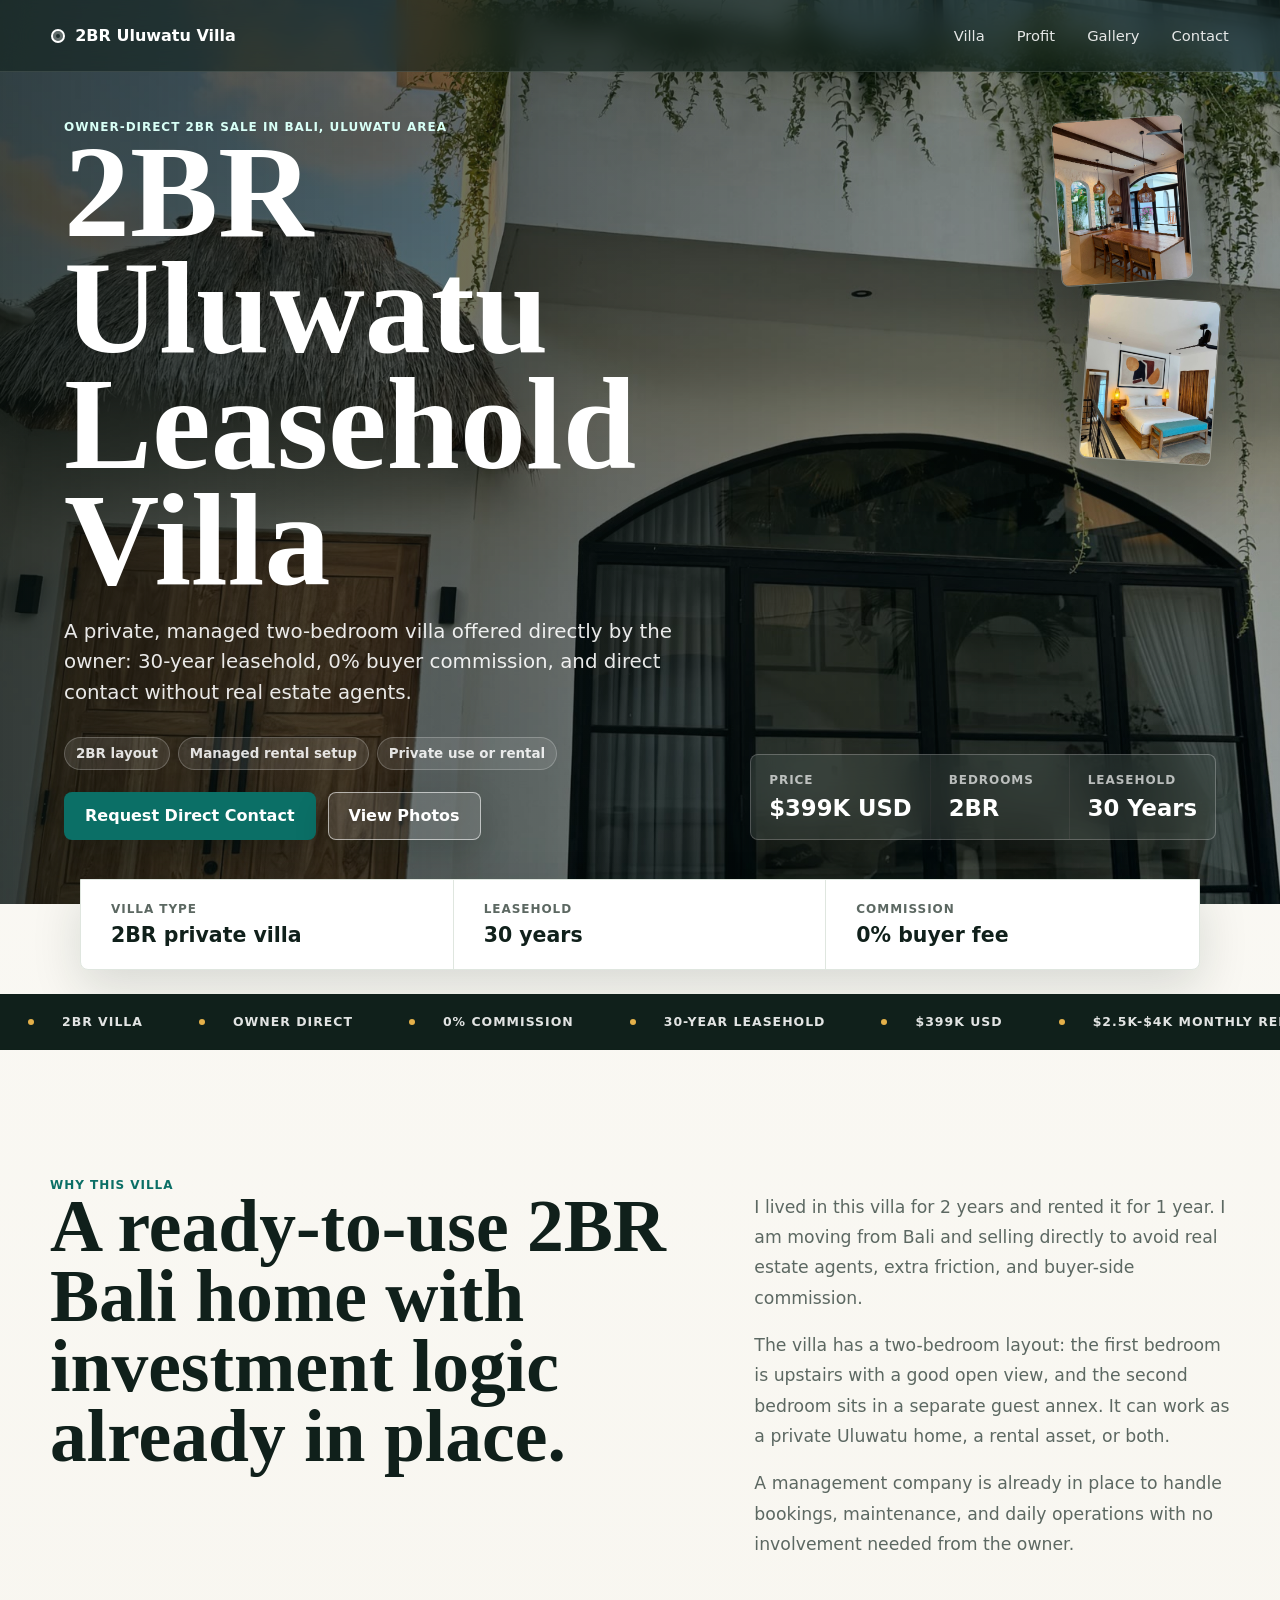
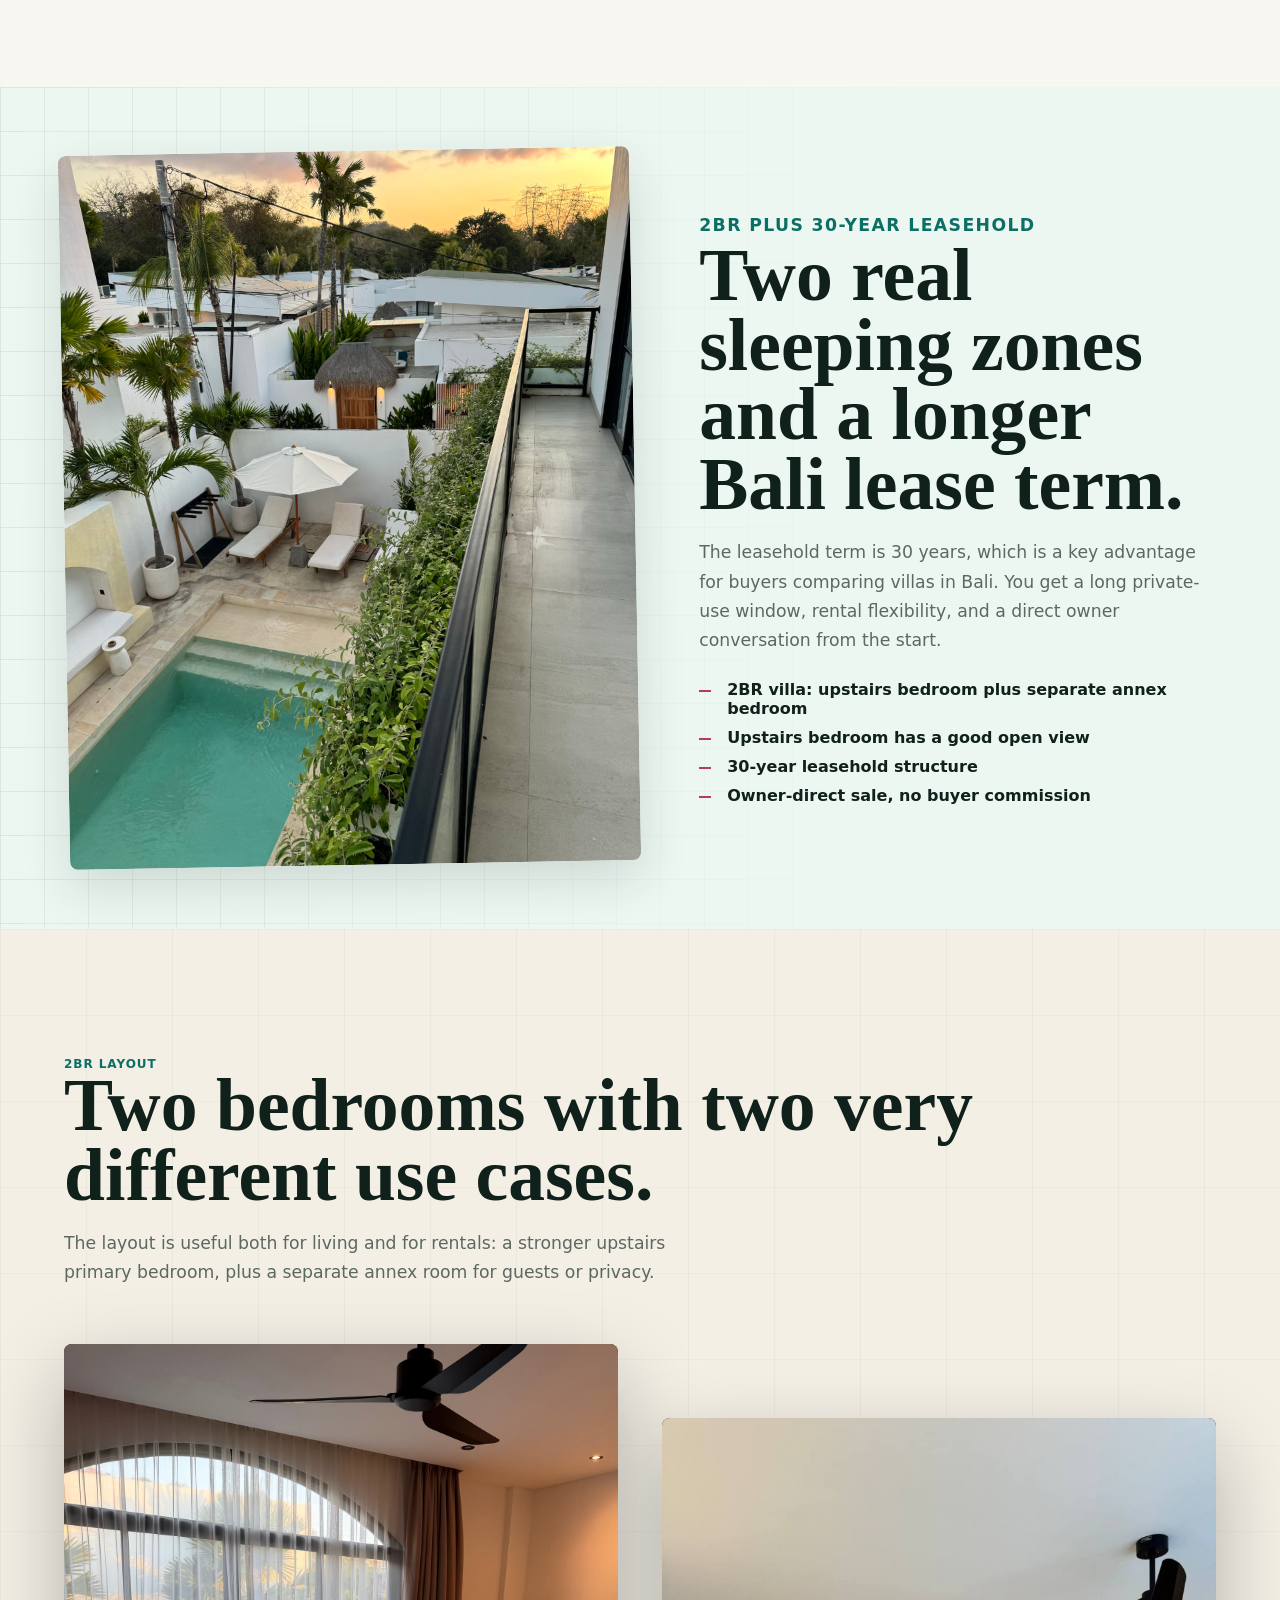
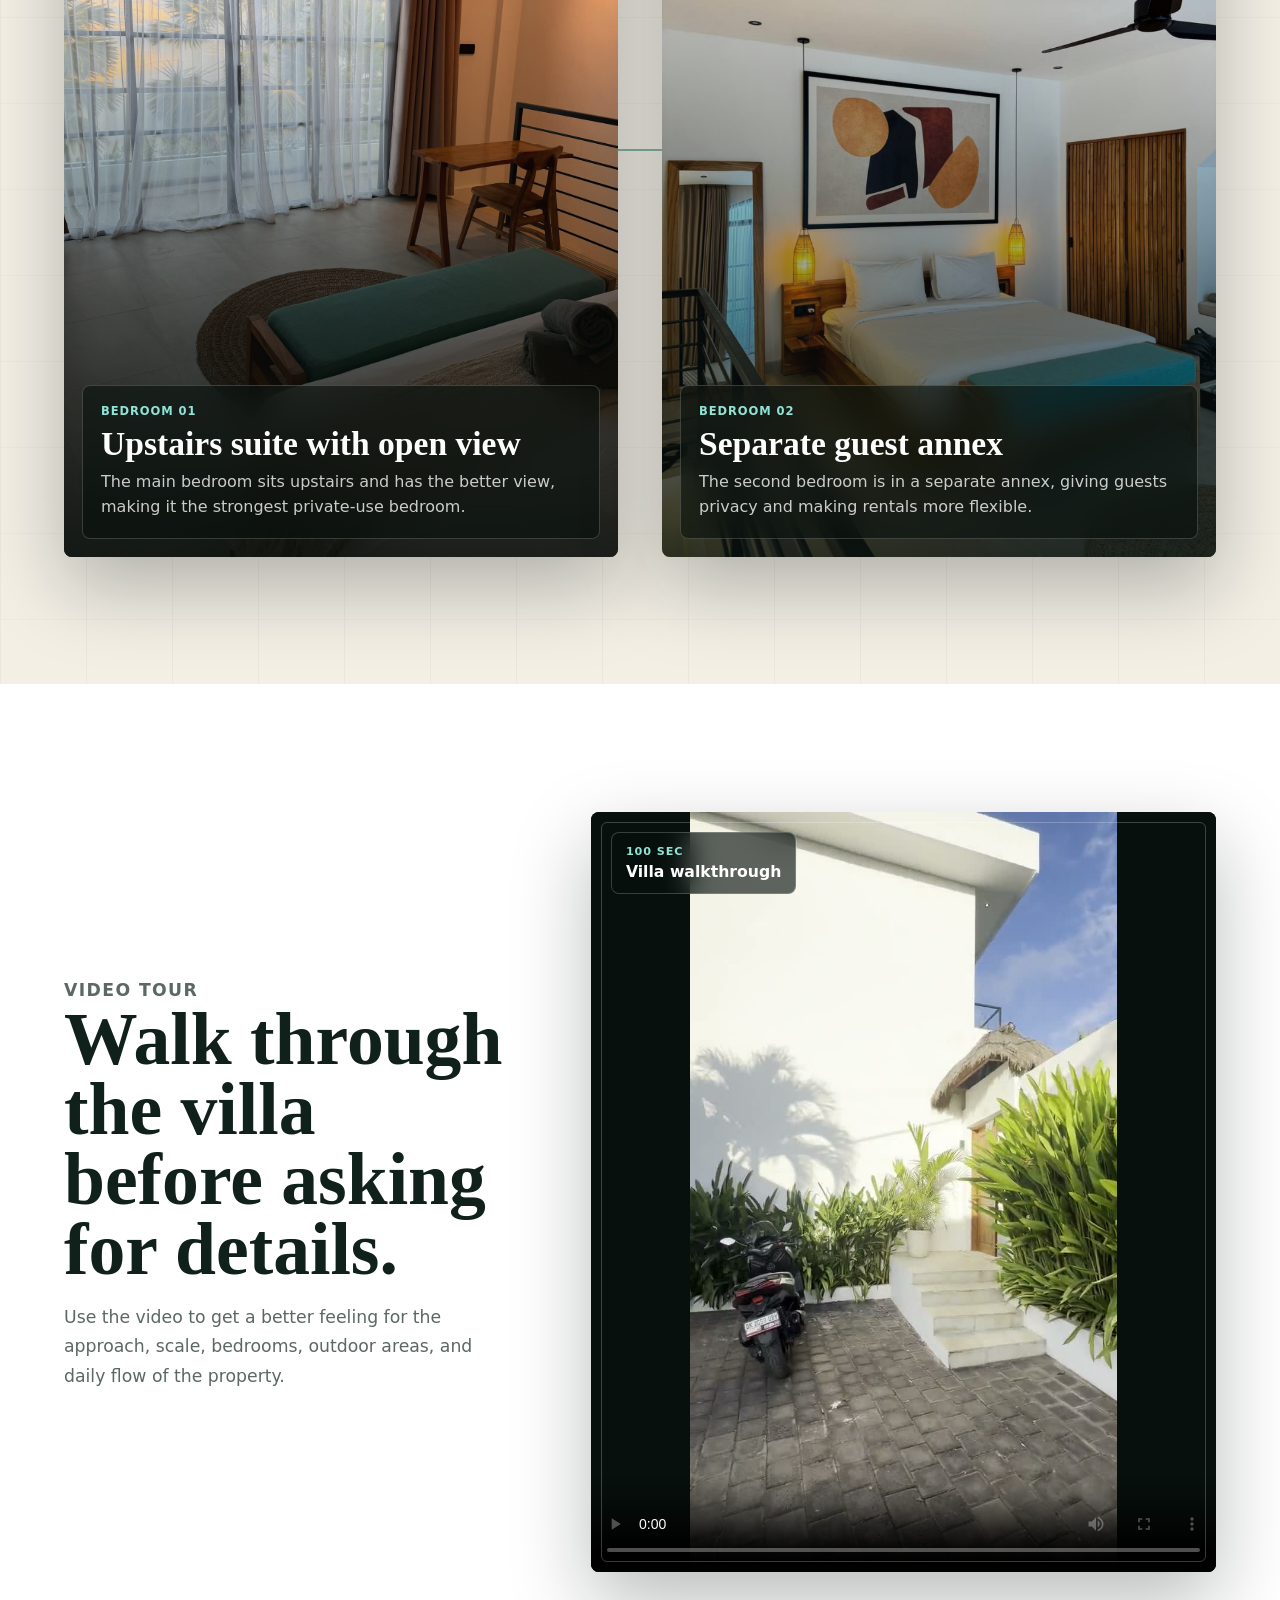
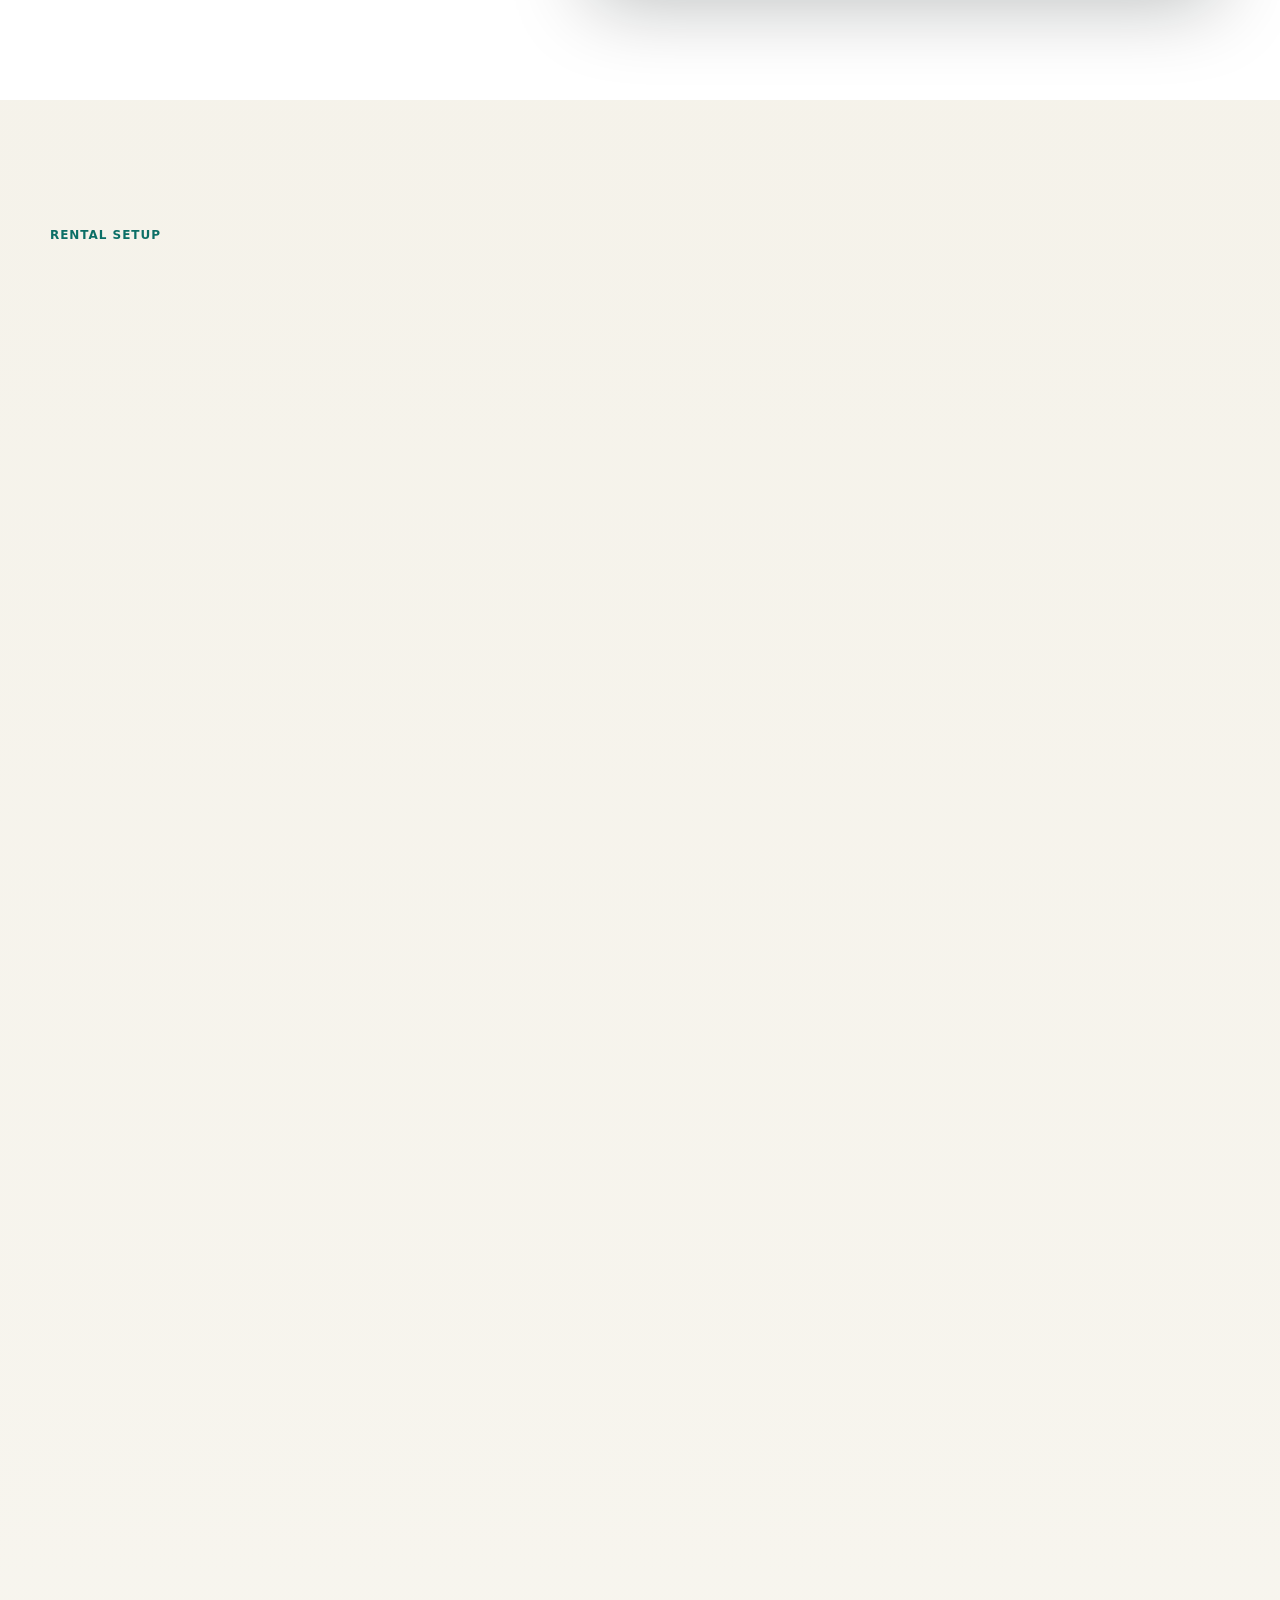
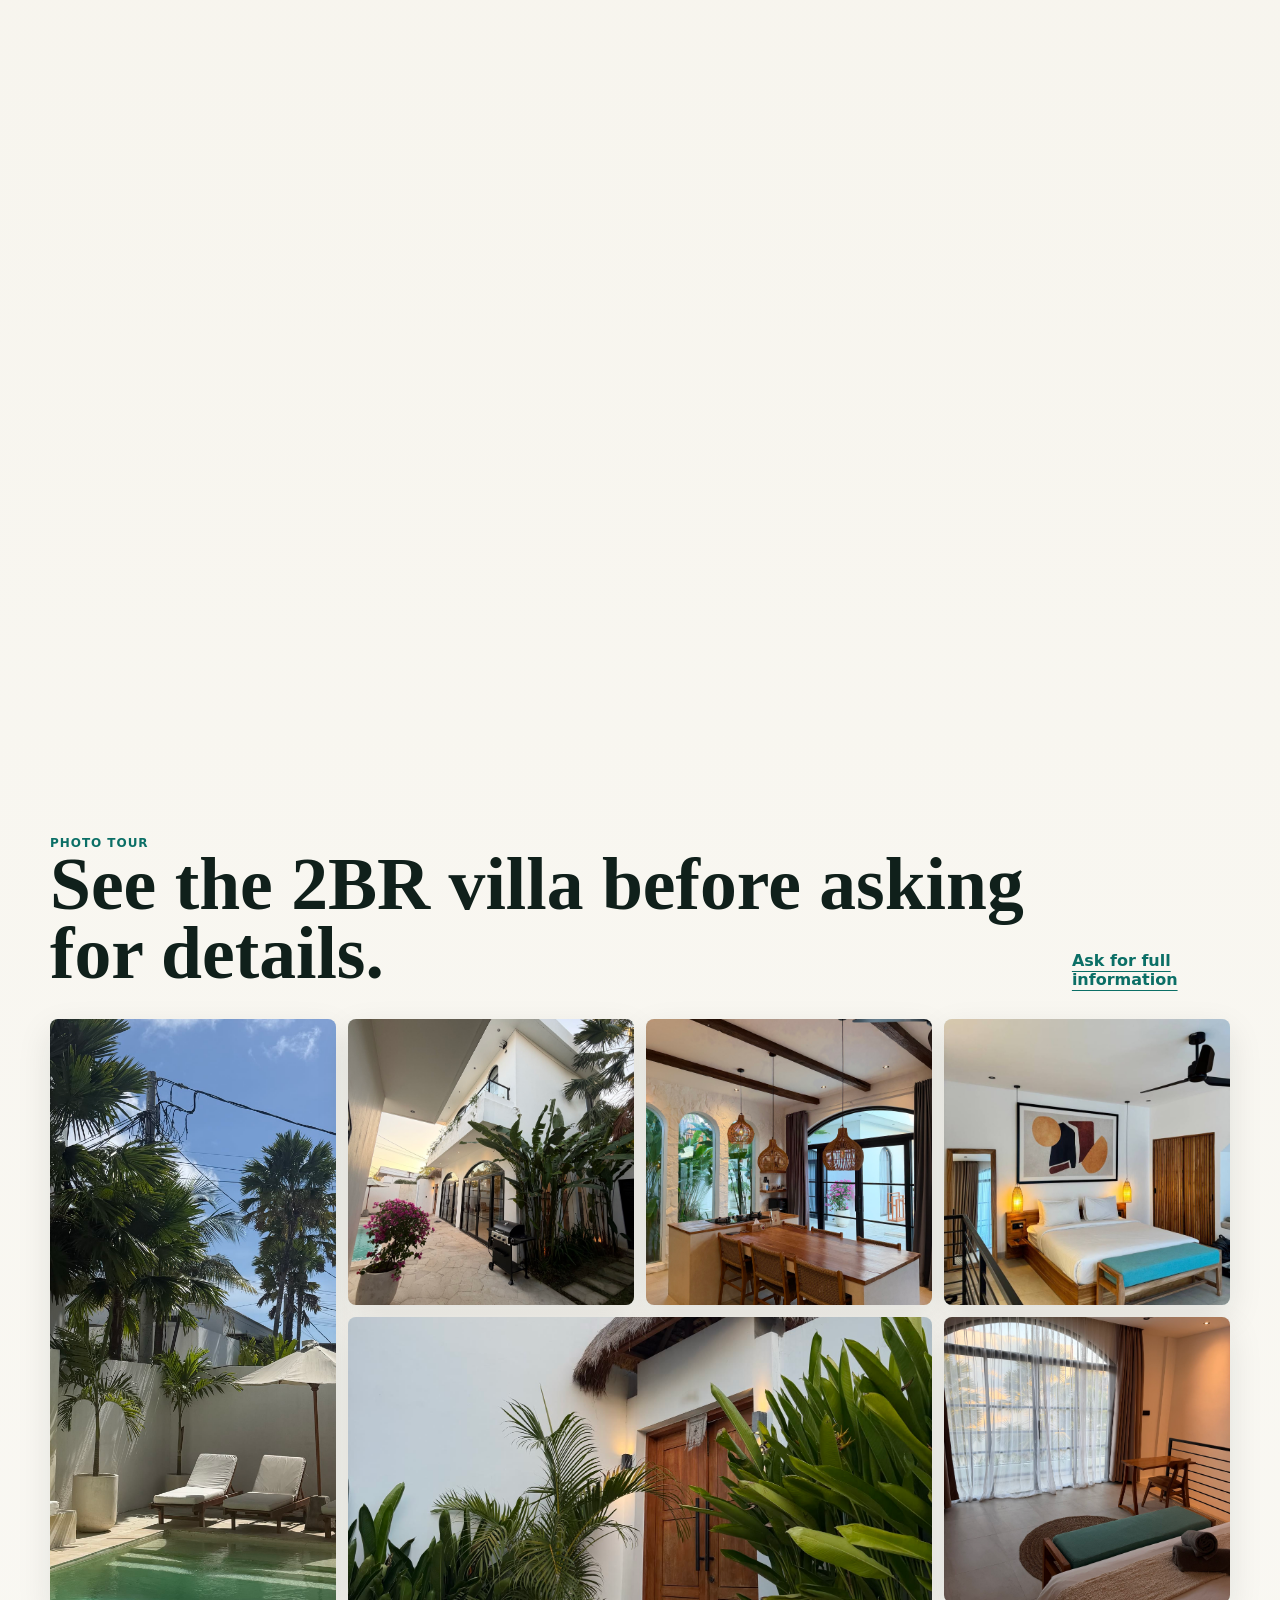
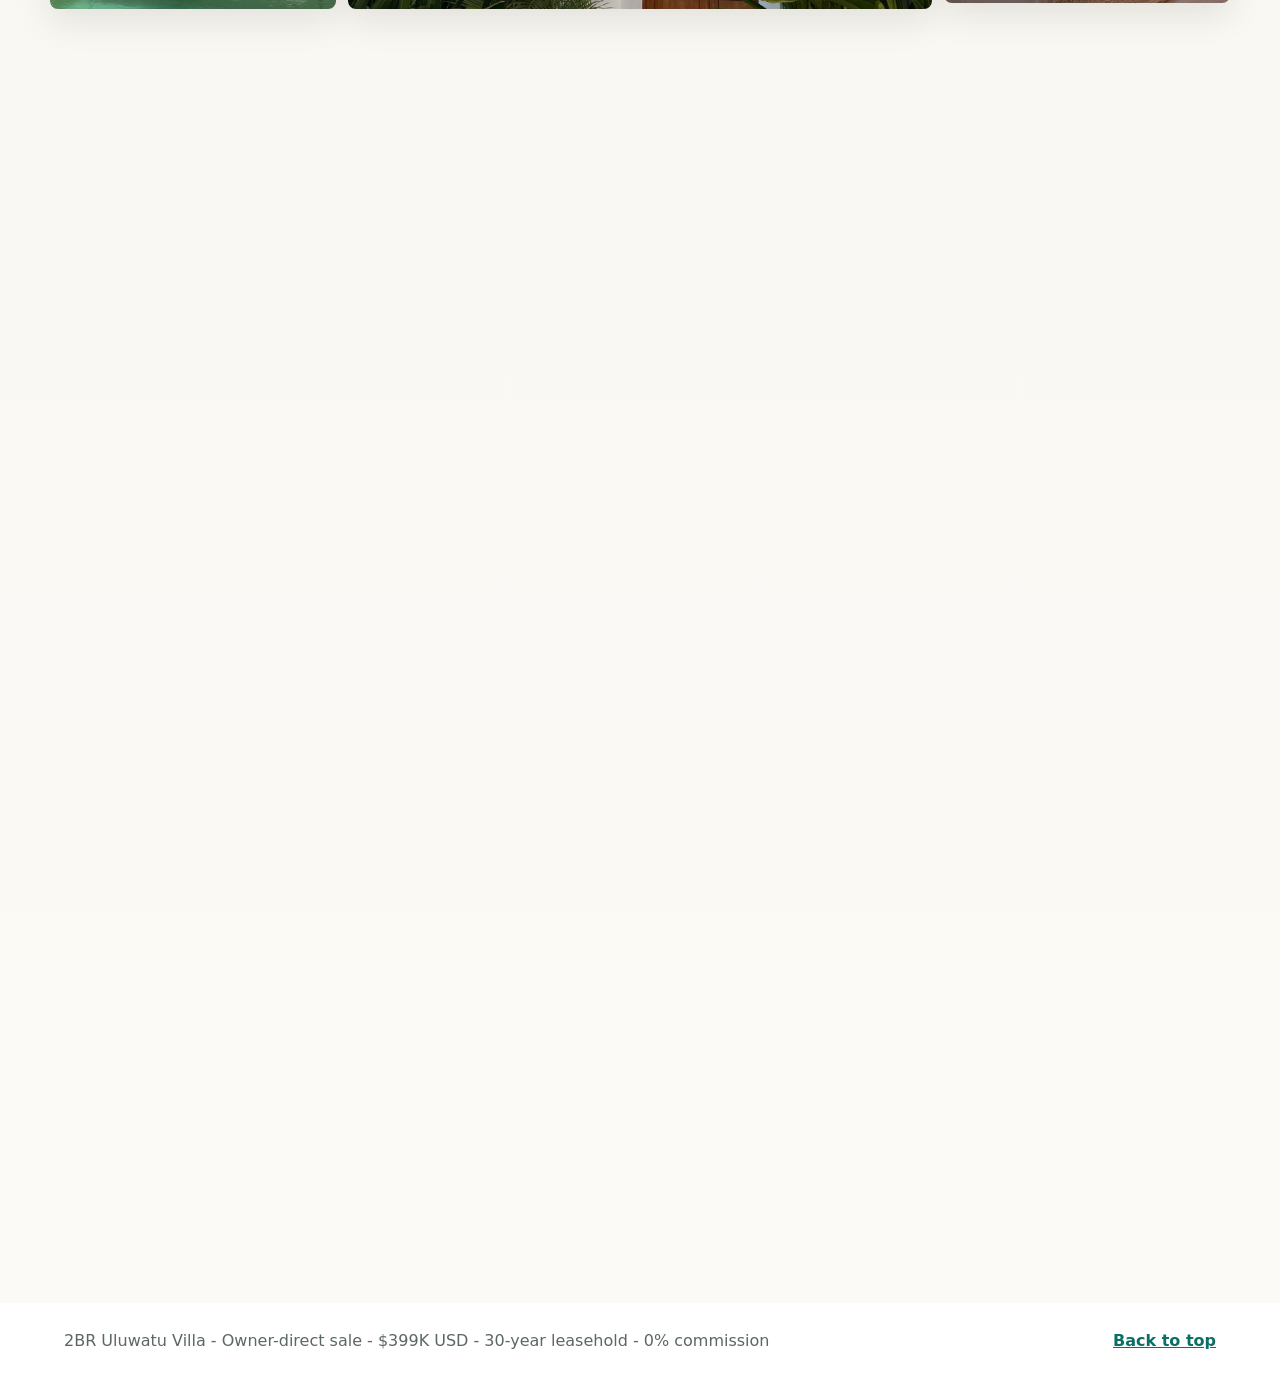
==== commit 4c3ccba1: "Add animated premium content blocks" ====
--- a/index.html
+++ b/index.html
@@ -41,8 +41,8 @@
             <span>Private use or rental</span>
           </div>
           <div class="hero-actions">
-            <a class="button button-primary" href="https://forms.gle/DyUAwcRXq7fQseUB7" target="_blank" rel="noopener">Request Direct Contact</a>
-            <a class="button button-secondary" href="#gallery">View Photos</a>
+            <a class="button button-primary" href="https://forms.gle/DyUAwcRXq7fQseUB7" target="_blank" rel="noopener" data-magnetic>Request Direct Contact</a>
+            <a class="button button-secondary" href="#gallery" data-magnetic>View Photos</a>
           </div>
         </div>
         <aside class="hero-panel" aria-label="Key sale facts">
@@ -130,6 +130,32 @@
         </div>
       </section>
 
+      <section class="bedroom-layout" aria-labelledby="bedroom-title">
+        <div class="bedroom-heading">
+          <p class="section-kicker">2BR layout</p>
+          <h2 id="bedroom-title">Two bedrooms with two very different use cases.</h2>
+          <p>The layout is useful both for living and for rentals: a stronger upstairs primary bedroom, plus a separate annex room for guests or privacy.</p>
+        </div>
+        <div class="bedroom-stage">
+          <article class="bedroom-card primary-suite" data-tilt>
+            <img src="assets/images/villa-03.jpg" alt="Upstairs bedroom with arched window and open view" loading="lazy">
+            <div class="bedroom-card-copy">
+              <span>Bedroom 01</span>
+              <strong>Upstairs suite with open view</strong>
+              <p>The main bedroom sits upstairs and has the better view, making it the strongest private-use bedroom.</p>
+            </div>
+          </article>
+          <article class="bedroom-card annex-suite" data-tilt>
+            <img src="assets/images/villa-16.jpg" alt="Separate annex bedroom with warm lights and wood bed" loading="lazy">
+            <div class="bedroom-card-copy">
+              <span>Bedroom 02</span>
+              <strong>Separate guest annex</strong>
+              <p>The second bedroom is in a separate annex, giving guests privacy and making rentals more flexible.</p>
+            </div>
+          </article>
+        </div>
+      </section>
+
       <section class="video-band" aria-labelledby="video-title">
         <div class="video-copy">
           <p class="section-kicker">Video tour</p>
@@ -137,6 +163,10 @@
           <p>Use the video to get a better feeling for the approach, scale, bedrooms, outdoor areas, and daily flow of the property.</p>
         </div>
         <div class="video-frame">
+          <div class="video-label" aria-hidden="true">
+            <span>100 sec</span>
+            <strong>Villa walkthrough</strong>
+          </div>
           <video controls playsinline preload="metadata" poster="assets/video/villa-tour-poster.jpg">
             <source src="assets/video/villa-tour.mp4" type="video/mp4">
           </video>
@@ -171,6 +201,30 @@
         </div>
       </section>
 
+      <section class="deal-flow" aria-labelledby="deal-title">
+        <div class="deal-flow-copy">
+          <p class="section-kicker">Direct process</p>
+          <h2 id="deal-title">No agent layer. Just the useful next steps.</h2>
+        </div>
+        <div class="deal-steps" aria-label="Owner-direct inquiry steps">
+          <article class="deal-step" data-tilt>
+            <span>01</span>
+            <strong>Submit the short form</strong>
+            <p>Share your contact and basic interest level through the Google Form.</p>
+          </article>
+          <article class="deal-step" data-tilt>
+            <span>02</span>
+            <strong>Clarify everything in messages</strong>
+            <p>Ask about rental numbers, lease details, bedrooms, management, and viewings.</p>
+          </article>
+          <article class="deal-step" data-tilt>
+            <span>03</span>
+            <strong>Move only if it fits</strong>
+            <p>Direct owner conversation means fewer loops and no buyer-side commission.</p>
+          </article>
+        </div>
+      </section>
+
       <section class="split-showcase">
         <div class="showcase-copy">
           <p class="section-kicker">Living quality</p>
@@ -241,7 +295,7 @@
           <span>Direct owner inquiry</span>
           <strong>Get the full 2BR villa details</strong>
           <p>Use the form to share your contact. After that, everything can be discussed directly in messages.</p>
-          <a class="button button-primary" href="https://forms.gle/DyUAwcRXq7fQseUB7" target="_blank" rel="noopener">Open Inquiry Form</a>
+          <a class="button button-primary" href="https://forms.gle/DyUAwcRXq7fQseUB7" target="_blank" rel="noopener" data-magnetic>Open Inquiry Form</a>
         </div>
       </section>
     </main>
--- a/styles.css
+++ b/styles.css
@@ -1156,10 +1156,48 @@
 }
 
 .video-frame {
+  position: relative;
   overflow: hidden;
   border-radius: var(--radius);
   background: #07100d;
   box-shadow: var(--deep-shadow);
+}
+
+.video-frame::before {
+  content: "";
+  position: absolute;
+  inset: 10px;
+  z-index: 2;
+  pointer-events: none;
+  border: 1px solid rgba(255, 255, 255, 0.22);
+  border-radius: calc(var(--radius) - 2px);
+}
+
+.video-label {
+  position: absolute;
+  top: 20px;
+  left: 20px;
+  z-index: 3;
+  display: grid;
+  gap: 4px;
+  padding: 12px 14px;
+  border: 1px solid rgba(255, 255, 255, 0.2);
+  border-radius: var(--radius);
+  color: #fff;
+  background: rgba(7, 16, 13, 0.64);
+  backdrop-filter: blur(14px);
+}
+
+.video-label span {
+  color: #8fe4d6;
+  text-transform: uppercase;
+  letter-spacing: 0.08em;
+  font-size: 0.7rem;
+  font-weight: 900;
+}
+
+.video-label strong {
+  font-size: 0.98rem;
 }
 
 .video-frame video {
@@ -1197,6 +1235,228 @@
   margin: 0;
   color: rgba(255, 255, 255, 0.76);
   line-height: 1.65;
+}
+
+.bedroom-layout {
+  position: relative;
+  overflow: hidden;
+  padding: clamp(70px, 10vw, 132px) clamp(18px, 5vw, 72px);
+  background: #f3efe5;
+}
+
+.bedroom-layout::before {
+  content: "";
+  position: absolute;
+  inset: 0;
+  pointer-events: none;
+  background:
+    linear-gradient(90deg, rgba(16, 32, 27, 0.08) 1px, transparent 1px),
+    linear-gradient(rgba(16, 32, 27, 0.06) 1px, transparent 1px);
+  background-size: 86px 86px;
+  opacity: 0.45;
+}
+
+.bedroom-heading {
+  position: relative;
+  z-index: 1;
+  width: min(920px, 100%);
+  margin-bottom: clamp(28px, 5vw, 56px);
+}
+
+.bedroom-heading p:last-child {
+  width: min(640px, 100%);
+  color: var(--muted);
+  font-size: 1.08rem;
+  line-height: 1.7;
+}
+
+.bedroom-stage {
+  position: relative;
+  z-index: 1;
+  display: grid;
+  grid-template-columns: repeat(2, minmax(0, 1fr));
+  gap: clamp(18px, 4vw, 44px);
+}
+
+.bedroom-stage::before {
+  content: "";
+  position: absolute;
+  top: 50%;
+  right: 18%;
+  left: 18%;
+  height: 2px;
+  background: linear-gradient(90deg, transparent, var(--teal), transparent);
+  transform: translateY(-50%);
+  opacity: 0.5;
+}
+
+.bedroom-card {
+  position: relative;
+  overflow: hidden;
+  min-height: 620px;
+  border-radius: var(--radius);
+  background: var(--ink);
+  box-shadow: var(--deep-shadow);
+  transform-style: preserve-3d;
+  transition: transform 220ms ease, box-shadow 220ms ease;
+}
+
+.bedroom-card:hover {
+  box-shadow: 0 38px 90px rgba(3, 16, 13, 0.32);
+}
+
+.bedroom-card img {
+  width: 100%;
+  height: 100%;
+  object-fit: cover;
+  transition: transform 800ms ease, filter 800ms ease;
+}
+
+.bedroom-card:hover img {
+  filter: saturate(1.08);
+  transform: scale(1.04);
+}
+
+.bedroom-card::after {
+  content: "";
+  position: absolute;
+  inset: 0;
+  background: linear-gradient(180deg, transparent 26%, rgba(7, 16, 13, 0.84));
+}
+
+.bedroom-card-copy {
+  position: absolute;
+  right: 18px;
+  bottom: 18px;
+  left: 18px;
+  z-index: 1;
+  display: grid;
+  gap: 9px;
+  padding: 18px;
+  border: 1px solid rgba(255, 255, 255, 0.18);
+  border-radius: var(--radius);
+  color: #fff;
+  background: rgba(7, 16, 13, 0.58);
+  backdrop-filter: blur(16px);
+  transform: translateZ(28px);
+}
+
+.bedroom-card-copy span,
+.deal-step span {
+  color: #8fe4d6;
+  text-transform: uppercase;
+  letter-spacing: 0.08em;
+  font-size: 0.72rem;
+  font-weight: 900;
+}
+
+.bedroom-card-copy strong {
+  font-family: Georgia, "Times New Roman", serif;
+  font-size: 2.1rem;
+  line-height: 1;
+}
+
+.bedroom-card-copy p {
+  margin: 0;
+  color: rgba(255, 255, 255, 0.78);
+  line-height: 1.55;
+}
+
+.annex-suite {
+  margin-top: 74px;
+}
+
+.deal-flow {
+  position: relative;
+  overflow: hidden;
+  display: grid;
+  grid-template-columns: minmax(280px, 0.72fr) minmax(0, 1.25fr);
+  gap: clamp(28px, 6vw, 84px);
+  padding: clamp(70px, 10vw, 128px) clamp(18px, 5vw, 72px);
+  background: var(--ink);
+  color: #fff;
+}
+
+.deal-flow::before {
+  content: "";
+  position: absolute;
+  inset: 0;
+  pointer-events: none;
+  background:
+    linear-gradient(115deg, rgba(228, 176, 74, 0.12), transparent 32%),
+    linear-gradient(90deg, rgba(255, 255, 255, 0.07) 1px, transparent 1px);
+  background-size: auto, 76px 100%;
+}
+
+.deal-flow-copy,
+.deal-steps {
+  position: relative;
+  z-index: 1;
+}
+
+.deal-flow .section-kicker {
+  color: #8fe4d6;
+}
+
+.deal-flow h2 {
+  margin-bottom: 0;
+}
+
+.deal-steps {
+  display: grid;
+  gap: 14px;
+}
+
+.deal-step {
+  position: relative;
+  overflow: hidden;
+  display: grid;
+  gap: 10px;
+  min-height: 170px;
+  padding: 24px;
+  border: 1px solid rgba(255, 255, 255, 0.14);
+  border-radius: var(--radius);
+  background: rgba(255, 255, 255, 0.07);
+  backdrop-filter: blur(14px);
+  transform-style: preserve-3d;
+  transition: transform 220ms ease, border-color 220ms ease, background 220ms ease;
+}
+
+.deal-step::before {
+  content: "";
+  position: absolute;
+  inset: 0 auto 0 0;
+  width: 4px;
+  background: var(--sun);
+  transform: scaleY(0);
+  transform-origin: top;
+  transition: transform 320ms ease;
+}
+
+.deal-step:hover {
+  border-color: rgba(143, 228, 214, 0.36);
+  background: rgba(255, 255, 255, 0.1);
+}
+
+.deal-step:hover::before {
+  transform: scaleY(1);
+}
+
+.deal-step strong {
+  font-size: 1.35rem;
+  line-height: 1.1;
+  transform: translateZ(22px);
+}
+
+.deal-step p {
+  margin: 0;
+  color: rgba(255, 255, 255, 0.72);
+  line-height: 1.6;
+  transform: translateZ(18px);
+}
+
+[data-tilt] {
+  will-change: transform;
 }
 
 .lightbox {
@@ -1413,9 +1673,59 @@
   .video-band {
     grid-template-columns: 1fr;
   }
+
+  .bedroom-stage,
+  .deal-flow {
+    grid-template-columns: 1fr;
+  }
+
+  .bedroom-stage::before {
+    top: 12%;
+    right: auto;
+    bottom: 12%;
+    left: 50%;
+    width: 2px;
+    height: auto;
+    transform: translateX(-50%);
+    background: linear-gradient(180deg, transparent, var(--teal), transparent);
+  }
+
+  .annex-suite {
+    margin-top: 0;
+  }
 }
 
 @media (max-width: 760px) {
+  .bedroom-layout,
+  .deal-flow {
+    padding-right: 16px;
+    padding-left: 16px;
+  }
+
+  .bedroom-heading {
+    margin-bottom: 24px;
+  }
+
+  .bedroom-card {
+    min-height: 520px;
+  }
+
+  .bedroom-card-copy {
+    right: 12px;
+    bottom: 12px;
+    left: 12px;
+    padding: 14px;
+  }
+
+  .bedroom-card-copy strong {
+    font-size: 1.62rem;
+  }
+
+  .deal-step {
+    min-height: 150px;
+    padding: 18px;
+  }
+
   .video-band {
     padding-right: 16px;
     padding-left: 16px;
@@ -1433,3 +1743,9 @@
     font-size: 1.55rem;
   }
 }
+
+@media (max-width: 420px) {
+  .bedroom-card {
+    min-height: 470px;
+  }
+}
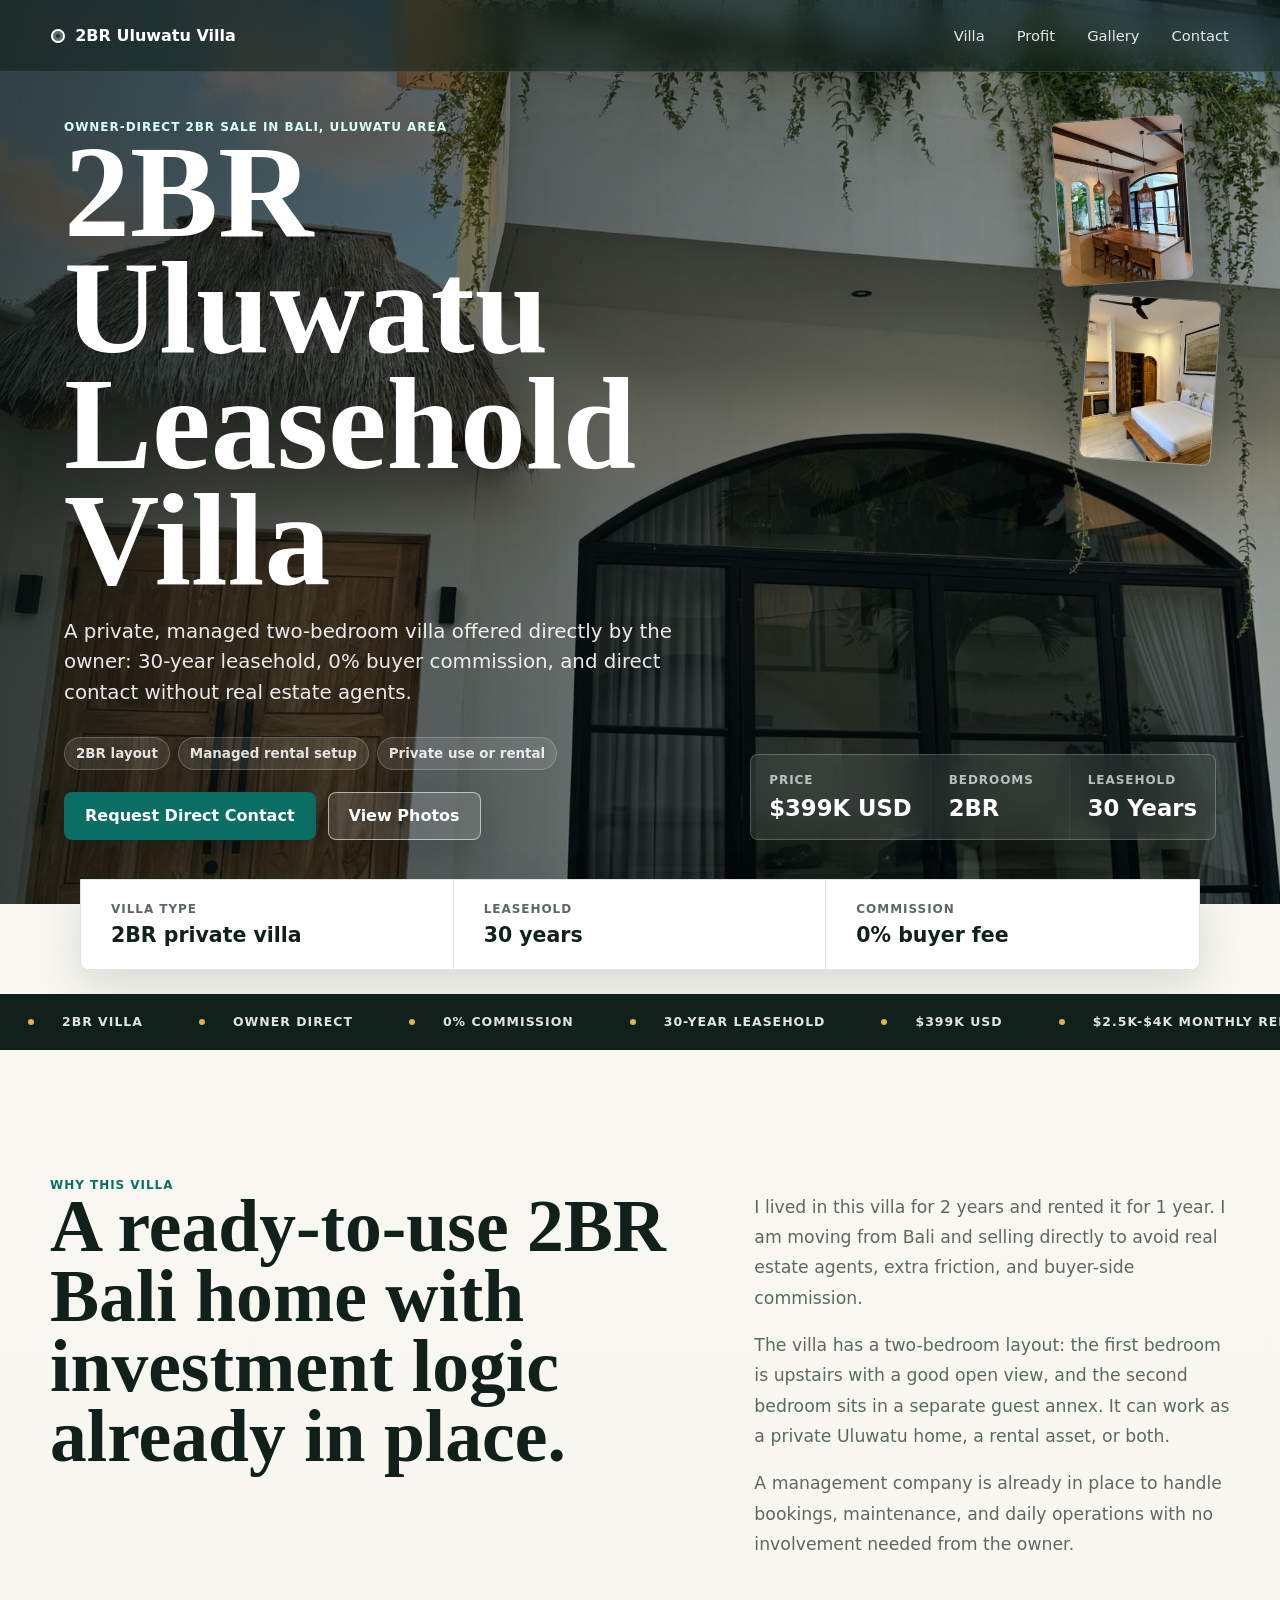
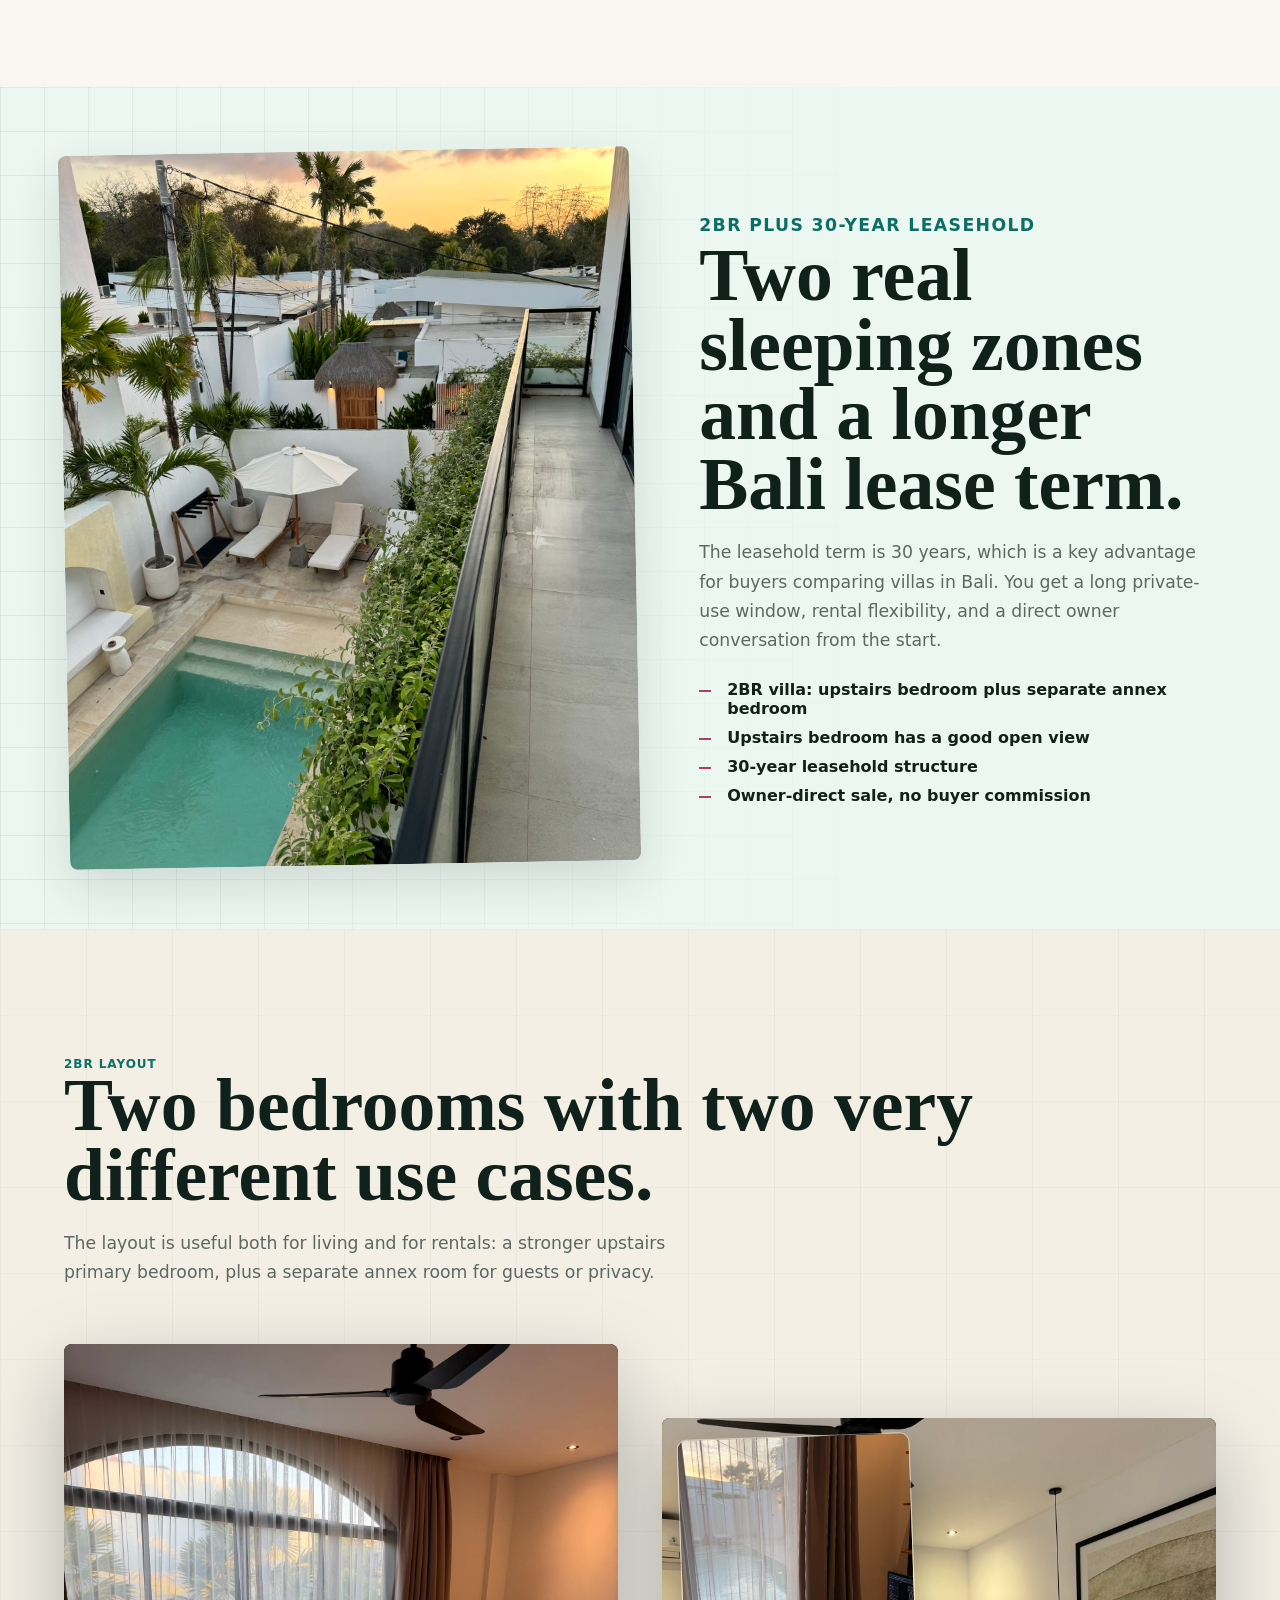
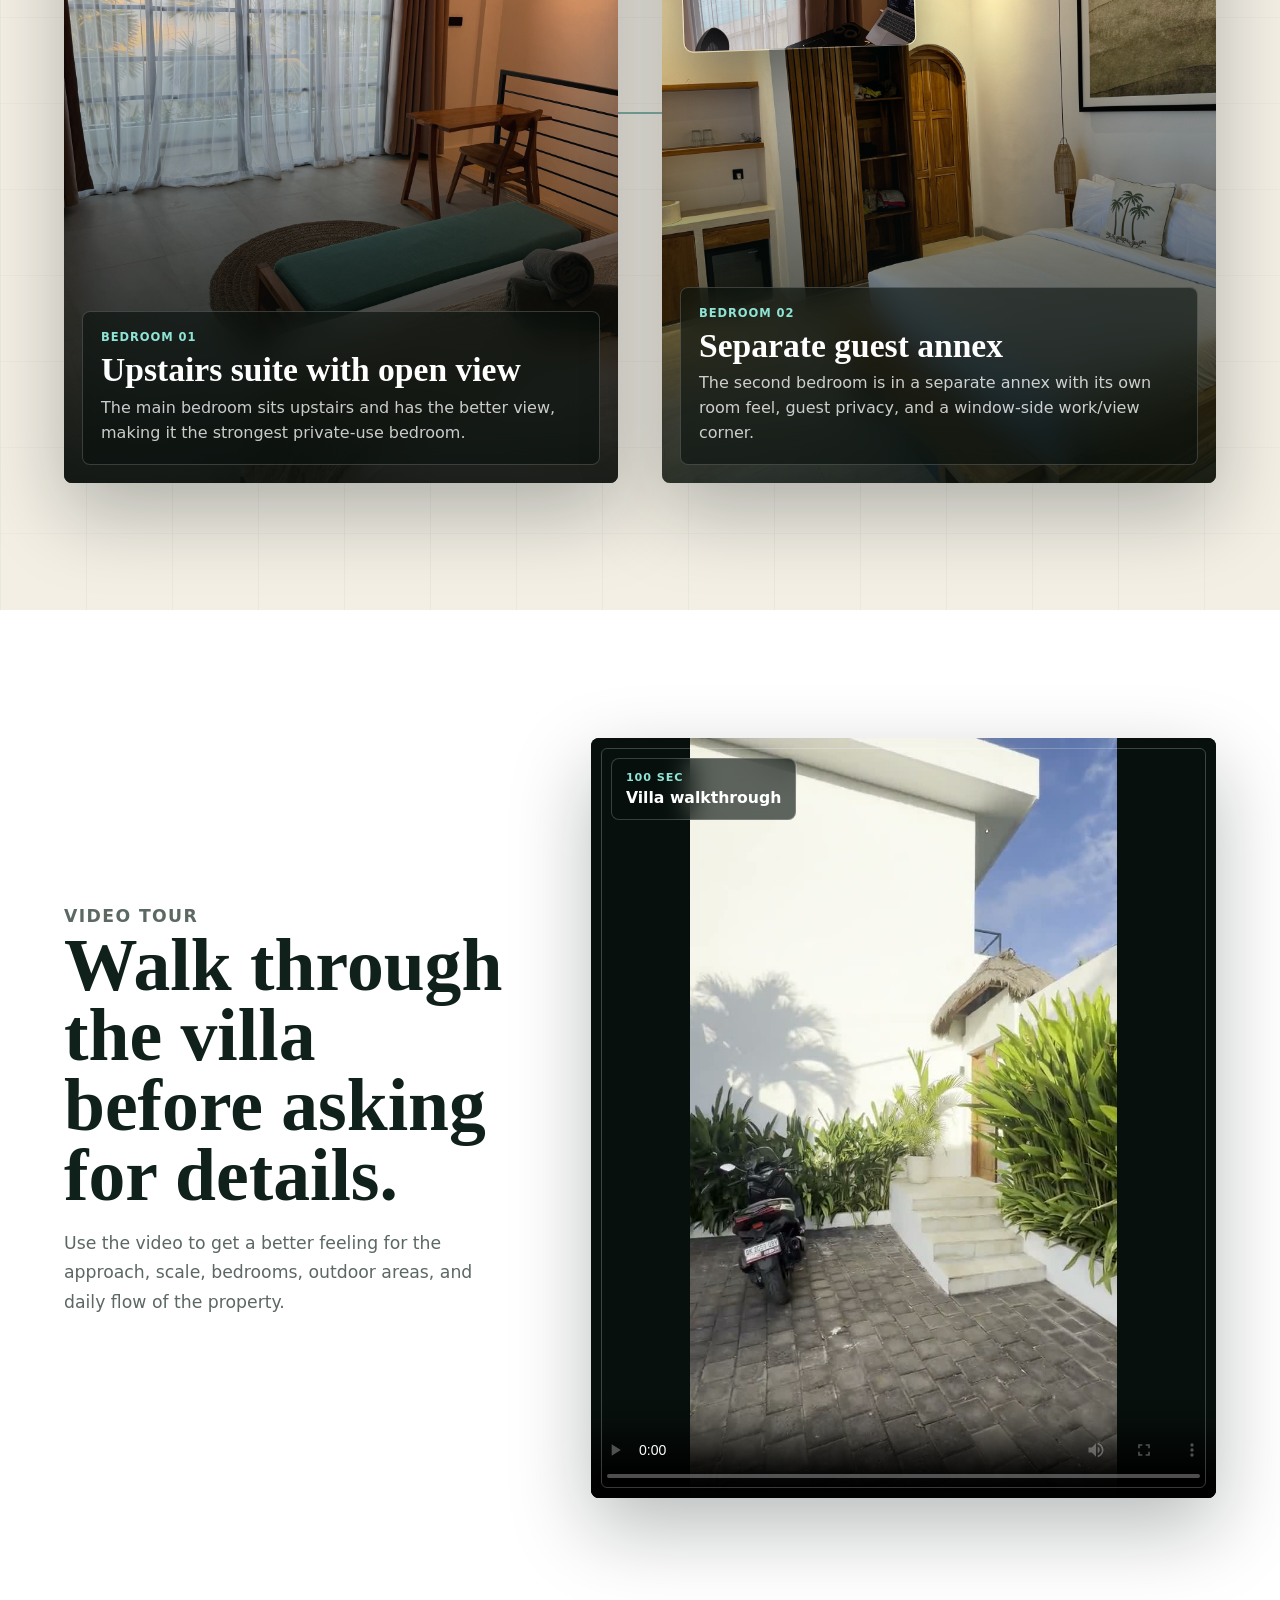
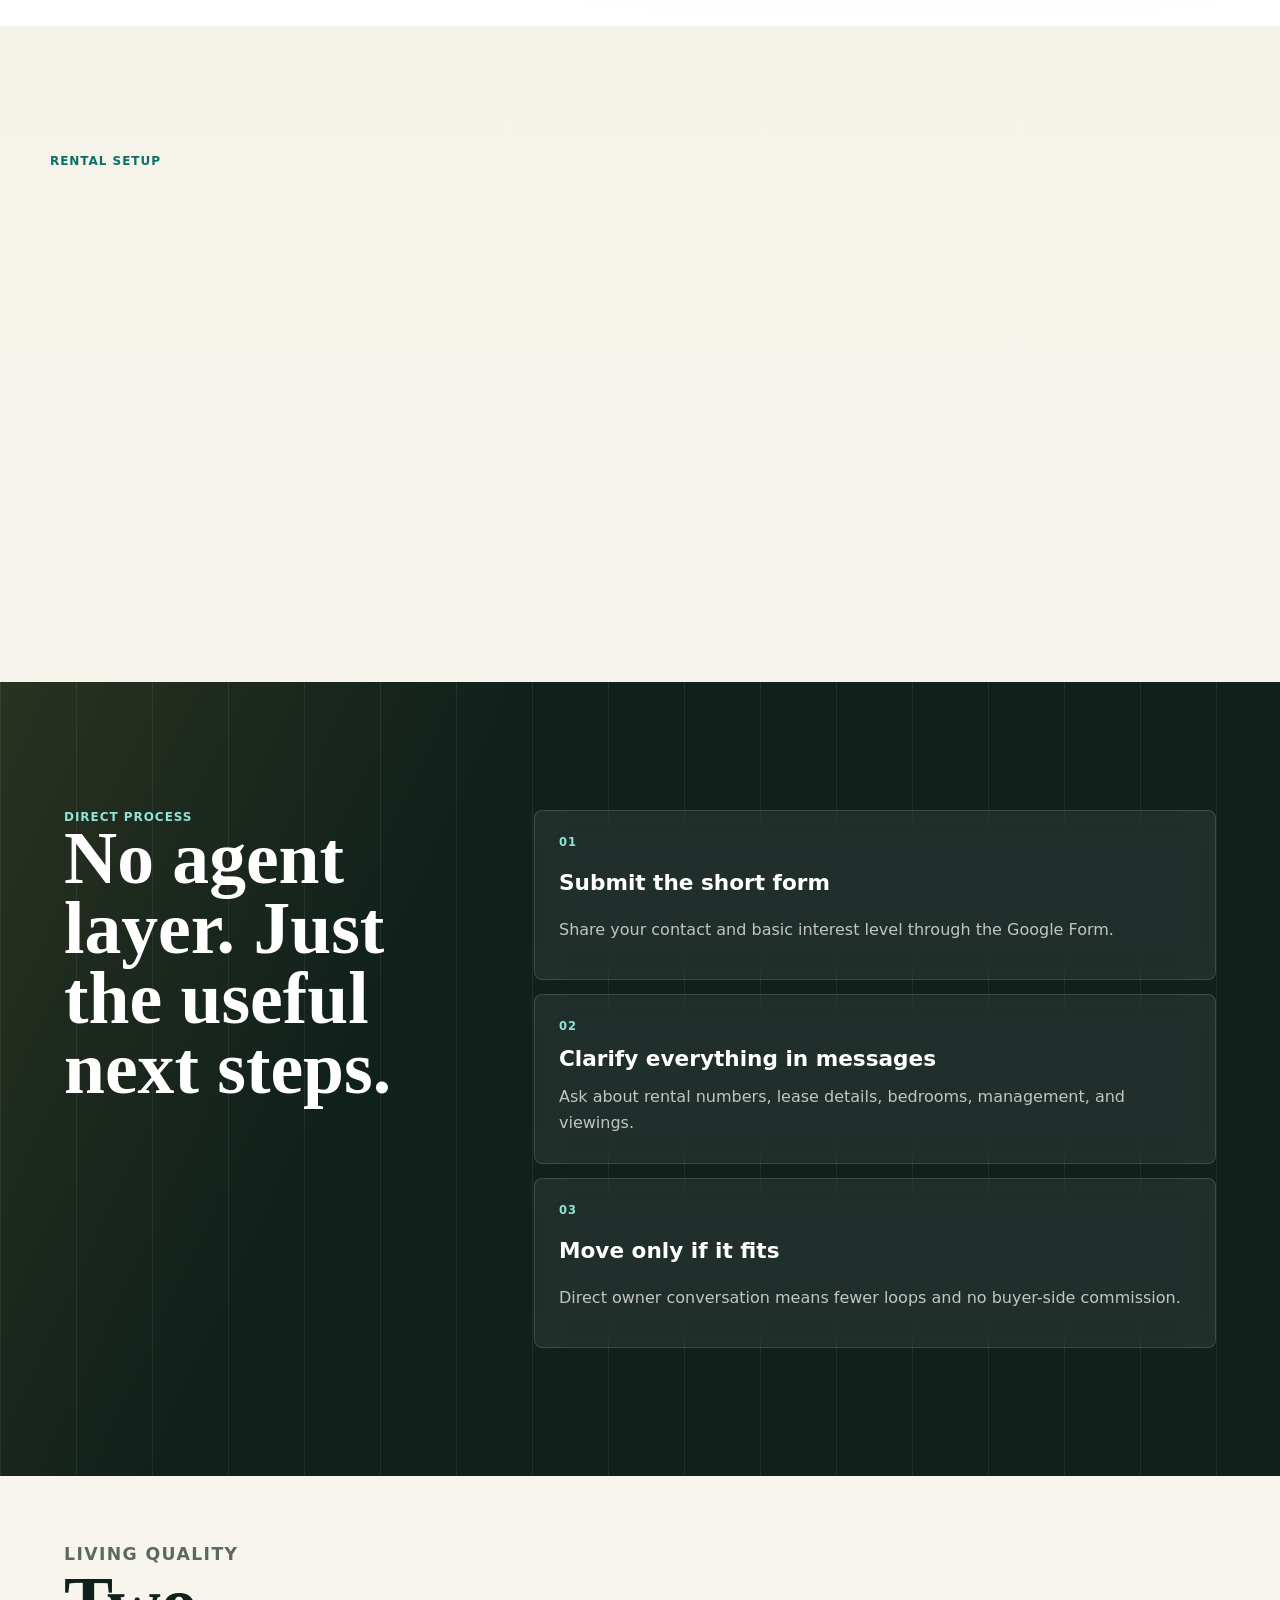
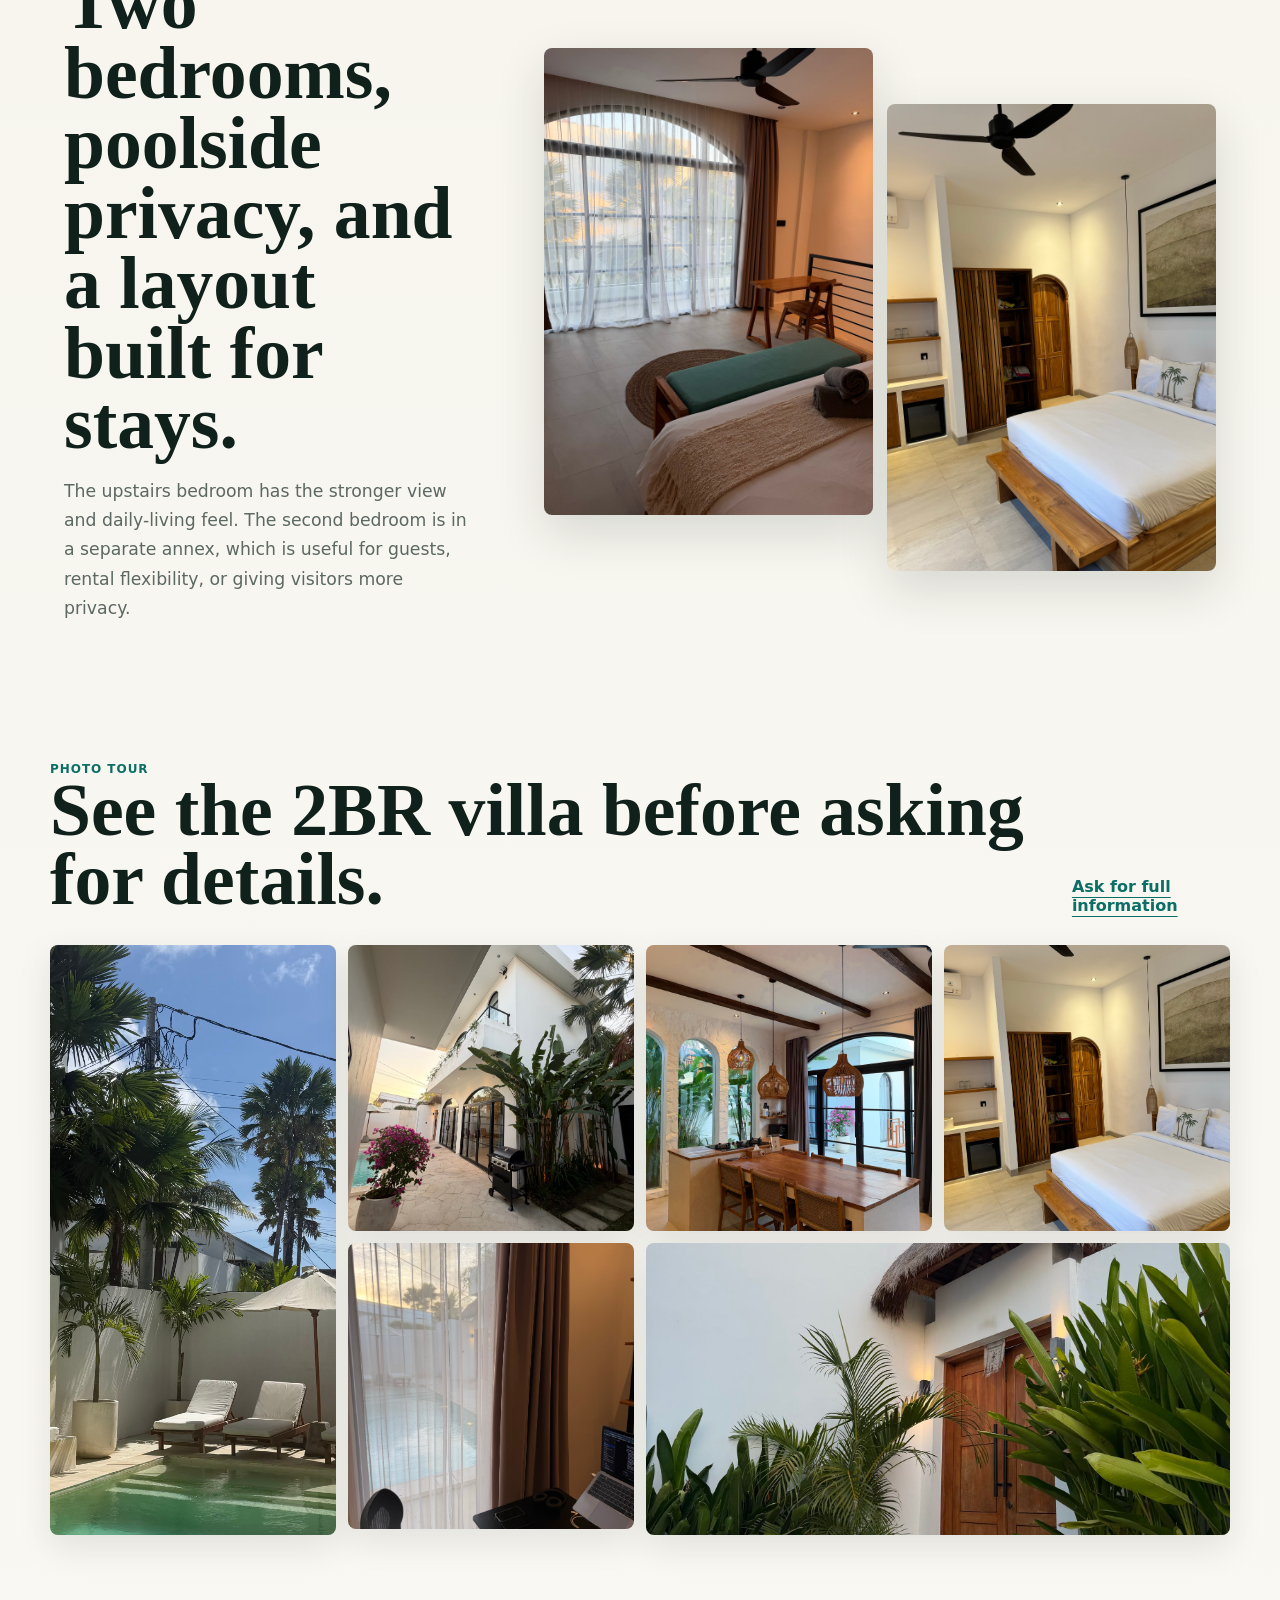
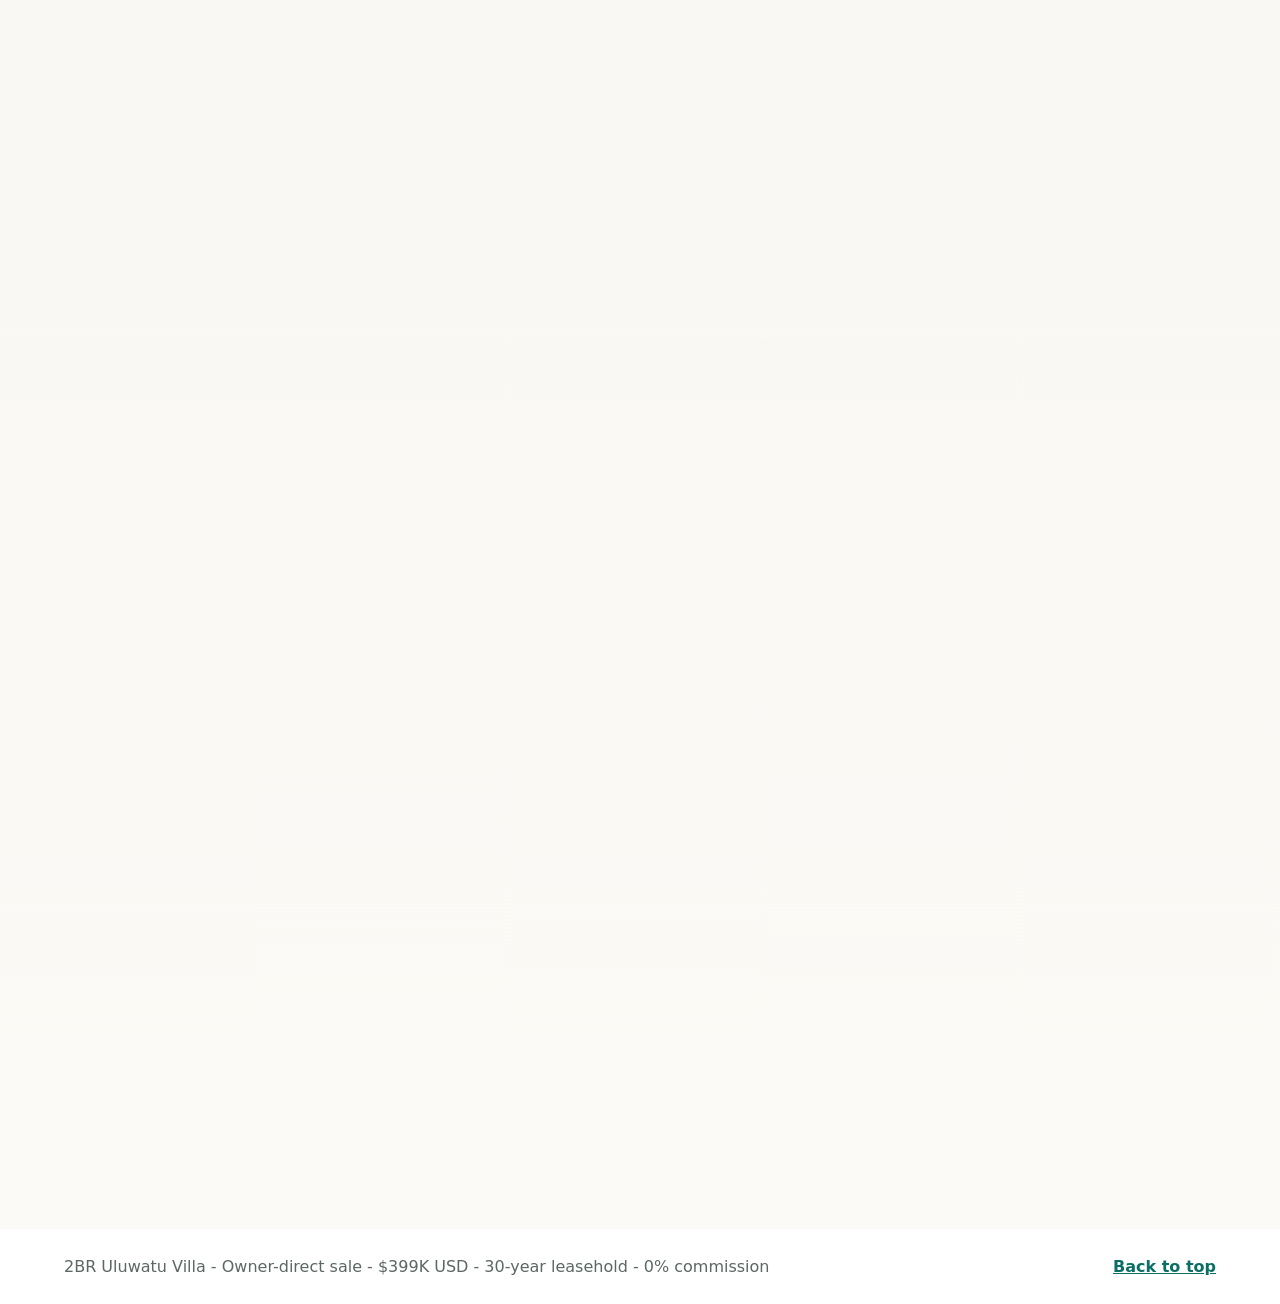
==== commit 8a44f96e: "Fix mobile menu and second bedroom photos" ====
--- a/index.html
+++ b/index.html
@@ -19,7 +19,12 @@
         <span class="brand-mark" aria-hidden="true"></span>
         <span>2BR Uluwatu Villa</span>
       </a>
-      <nav class="nav-links" aria-label="Page sections">
+      <button class="menu-toggle" type="button" aria-label="Open menu" aria-expanded="false" aria-controls="primary-nav">
+        <span aria-hidden="true"></span>
+        <span aria-hidden="true"></span>
+        <span aria-hidden="true"></span>
+      </button>
+      <nav class="nav-links" id="primary-nav" aria-label="Page sections">
         <a href="#details">Villa</a>
         <a href="#returns">Profit</a>
         <a href="#gallery">Gallery</a>
@@ -61,7 +66,7 @@
         </aside>
         <div class="hero-orbit" aria-hidden="true">
           <img src="assets/images/villa-05.jpg" alt="">
-          <img src="assets/images/villa-16.jpg" alt="">
+          <img src="assets/images/second-bedroom-suite.jpg" alt="">
         </div>
       </section>
 
@@ -146,11 +151,14 @@
             </div>
           </article>
           <article class="bedroom-card annex-suite" data-tilt>
-            <img src="assets/images/villa-16.jpg" alt="Separate annex bedroom with warm lights and wood bed" loading="lazy">
+            <div class="bedroom-photo-pair" aria-hidden="true">
+              <img src="assets/images/second-bedroom-suite.jpg" alt="" loading="lazy">
+              <img src="assets/images/second-bedroom-view.jpg" alt="" loading="lazy">
+            </div>
             <div class="bedroom-card-copy">
               <span>Bedroom 02</span>
               <strong>Separate guest annex</strong>
-              <p>The second bedroom is in a separate annex, giving guests privacy and making rentals more flexible.</p>
+              <p>The second bedroom is in a separate annex with its own room feel, guest privacy, and a window-side work/view corner.</p>
             </div>
           </article>
         </div>
@@ -233,7 +241,7 @@
         </div>
         <div class="showcase-images">
           <img src="assets/images/villa-03.jpg" alt="Upstairs bedroom with arched window and view" loading="lazy">
-          <img src="assets/images/villa-16.jpg" alt="Second bedroom suite in the 2BR Uluwatu villa" loading="lazy">
+          <img src="assets/images/second-bedroom-suite.jpg" alt="Second bedroom suite in the separate annex" loading="lazy">
         </div>
       </section>
 
@@ -255,8 +263,11 @@
           <button class="gallery-item" type="button" data-full="assets/images/villa-05.jpg" data-caption="Kitchen and dining">
             <img src="assets/images/villa-05.jpg" alt="Kitchen and dining area" loading="lazy">
           </button>
-          <button class="gallery-item" type="button" data-full="assets/images/villa-16.jpg" data-caption="Second bedroom suite">
-            <img src="assets/images/villa-16.jpg" alt="Second bedroom suite" loading="lazy">
+          <button class="gallery-item" type="button" data-full="assets/images/second-bedroom-suite.jpg" data-caption="Second bedroom suite">
+            <img src="assets/images/second-bedroom-suite.jpg" alt="Second bedroom suite" loading="lazy">
+          </button>
+          <button class="gallery-item" type="button" data-full="assets/images/second-bedroom-view.jpg" data-caption="Second bedroom window and work corner">
+            <img src="assets/images/second-bedroom-view.jpg" alt="Second bedroom window and work corner" loading="lazy">
           </button>
           <button class="gallery-item wide" type="button" data-full="assets/images/villa-01.jpg" data-caption="Tropical entrance">
             <img src="assets/images/villa-01.jpg" alt="Tropical villa entrance" loading="lazy">
--- a/styles.css
+++ b/styles.css
@@ -51,7 +51,7 @@
 .site-header {
   position: fixed;
   inset: 0 0 auto 0;
-  z-index: 20;
+  z-index: 70;
   display: flex;
   align-items: center;
   justify-content: space-between;
@@ -98,6 +98,29 @@
 .nav-links a:hover,
 .nav-links a:focus-visible {
   opacity: 1;
+}
+
+.menu-toggle {
+  display: none;
+  width: 44px;
+  height: 44px;
+  place-items: center;
+  gap: 4px;
+  padding: 0;
+  border: 1px solid rgba(255, 255, 255, 0.22);
+  border-radius: 50%;
+  color: inherit;
+  background: rgba(255, 255, 255, 0.1);
+  cursor: pointer;
+}
+
+.menu-toggle span {
+  display: block;
+  width: 18px;
+  height: 2px;
+  border-radius: 999px;
+  background: currentColor;
+  transition: transform 220ms ease, opacity 220ms ease;
 }
 
 .hero {
@@ -654,6 +677,59 @@
 
   .nav-links {
     display: none;
+  }
+
+  .menu-toggle {
+    display: grid;
+  }
+
+  .nav-links {
+    position: fixed;
+    top: 76px;
+    right: 12px;
+    left: 12px;
+    display: grid;
+    gap: 4px;
+    padding: 10px;
+    border: 1px solid rgba(255, 255, 255, 0.14);
+    border-radius: var(--radius);
+    background: rgba(9, 25, 20, 0.94);
+    box-shadow: 0 24px 60px rgba(3, 16, 13, 0.34);
+    opacity: 0;
+    pointer-events: none;
+    transform: translateY(-12px) scale(0.98);
+    transform-origin: top center;
+    visibility: hidden;
+    transition: opacity 180ms ease, transform 180ms ease, visibility 180ms ease;
+  }
+
+  .nav-links a {
+    padding: 13px 12px;
+    border-radius: 8px;
+    background: rgba(255, 255, 255, 0.04);
+  }
+
+  .nav-links a::after {
+    display: none;
+  }
+
+  .is-menu-open .nav-links {
+    opacity: 1;
+    pointer-events: auto;
+    transform: translateY(0) scale(1);
+    visibility: visible;
+  }
+
+  .is-menu-open .menu-toggle span:nth-child(1) {
+    transform: translateY(6px) rotate(45deg);
+  }
+
+  .is-menu-open .menu-toggle span:nth-child(2) {
+    opacity: 0;
+  }
+
+  .is-menu-open .menu-toggle span:nth-child(3) {
+    transform: translateY(-6px) rotate(-45deg);
   }
 
   .hero {
@@ -1305,16 +1381,51 @@
   box-shadow: 0 38px 90px rgba(3, 16, 13, 0.32);
 }
 
-.bedroom-card img {
+.bedroom-card > img,
+.bedroom-photo-pair img {
   width: 100%;
   height: 100%;
   object-fit: cover;
   transition: transform 800ms ease, filter 800ms ease;
 }
 
-.bedroom-card:hover img {
+.bedroom-card:hover > img,
+.bedroom-card:hover .bedroom-photo-pair img {
   filter: saturate(1.08);
   transform: scale(1.04);
+}
+
+.bedroom-card:hover .bedroom-photo-pair img:last-child {
+  transform: rotate(-2deg) scale(1.04);
+}
+
+.bedroom-photo-pair {
+  position: absolute;
+  inset: 0;
+}
+
+.bedroom-photo-pair img {
+  position: absolute;
+  min-width: 0;
+  min-height: 0;
+}
+
+.bedroom-photo-pair img:first-child {
+  inset: 0;
+  object-position: 54% 58%;
+}
+
+.bedroom-photo-pair img:last-child {
+  top: 18px;
+  left: 18px;
+  z-index: 1;
+  width: min(42%, 240px);
+  height: 32%;
+  border: 1px solid rgba(255, 255, 255, 0.42);
+  border-radius: 10px;
+  box-shadow: 0 22px 55px rgba(3, 16, 13, 0.38);
+  object-position: 32% 50%;
+  transform: rotate(-2deg);
 }
 
 .bedroom-card::after {
@@ -1710,6 +1821,17 @@
     min-height: 520px;
   }
 
+  .bedroom-photo-pair {
+    display: block;
+  }
+
+  .bedroom-photo-pair img:last-child {
+    top: 14px;
+    left: 14px;
+    width: 38%;
+    height: 28%;
+  }
+
   .bedroom-card-copy {
     right: 12px;
     bottom: 12px;
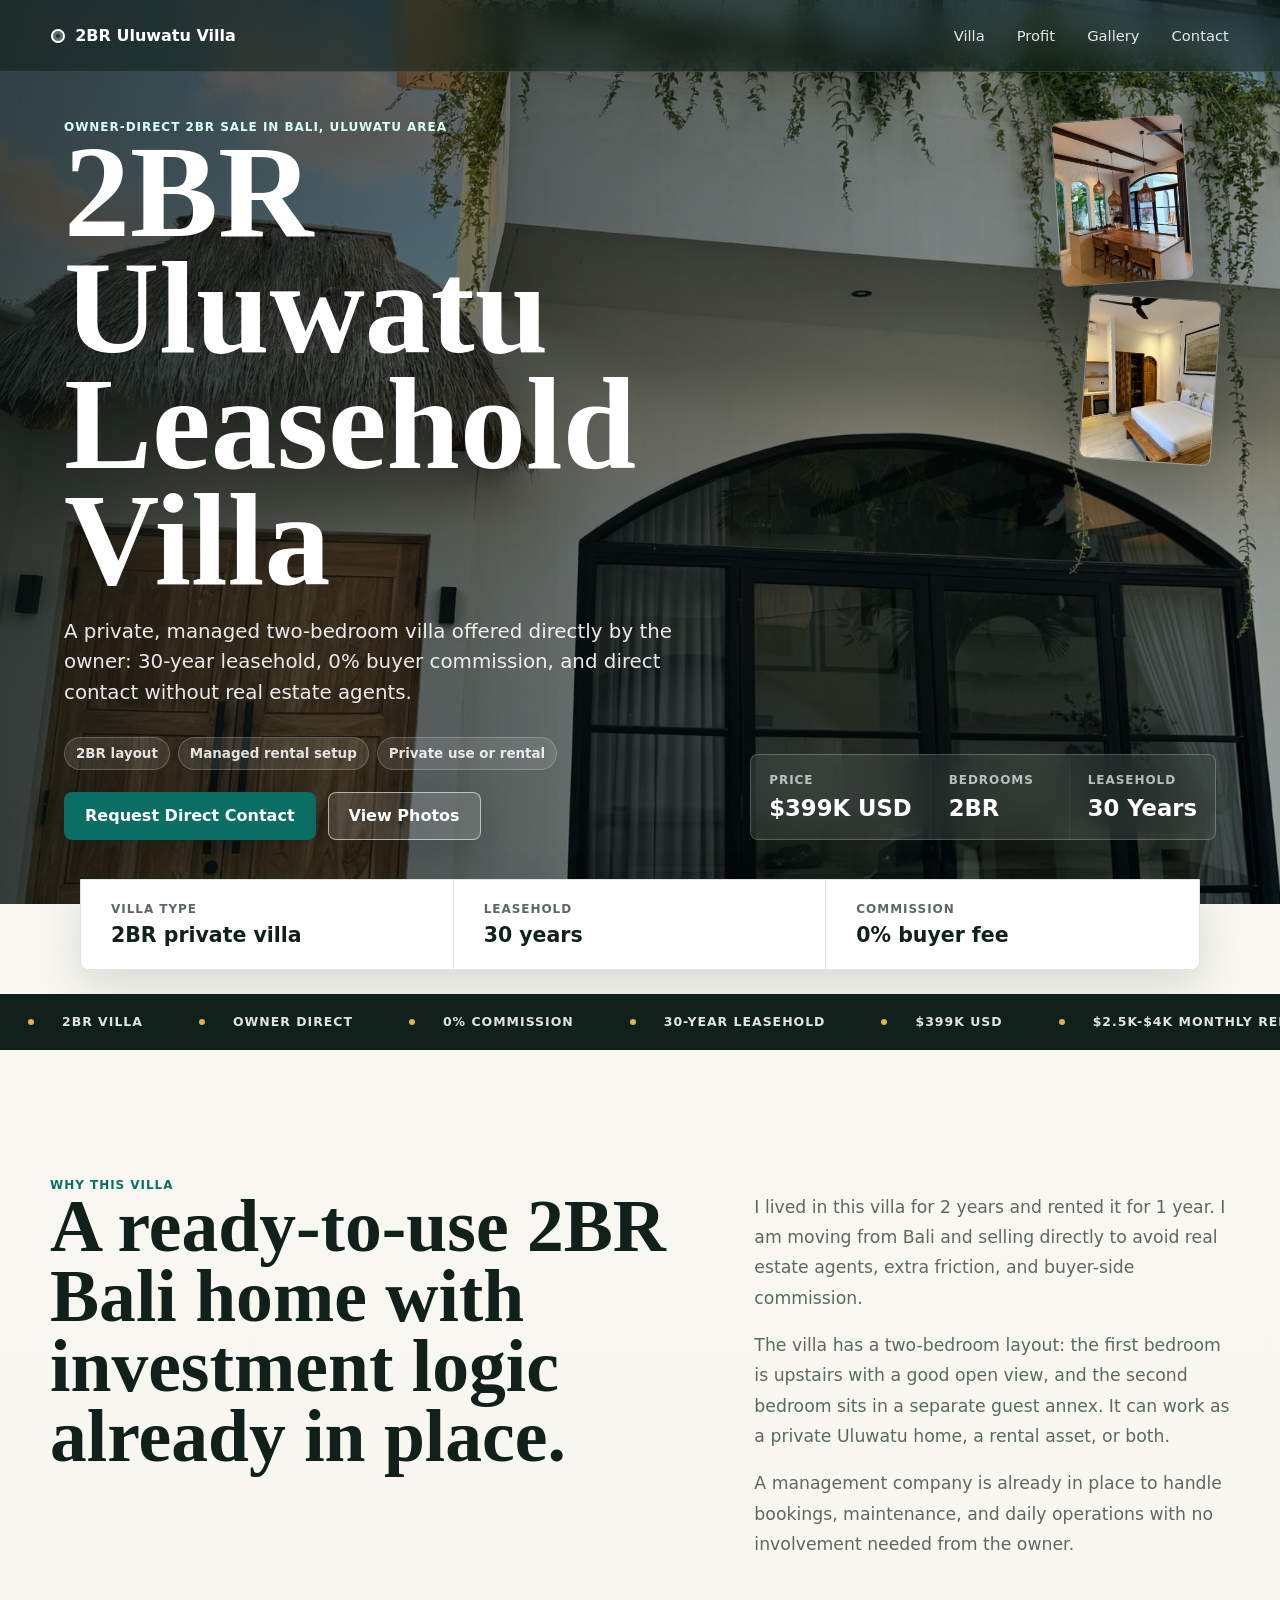
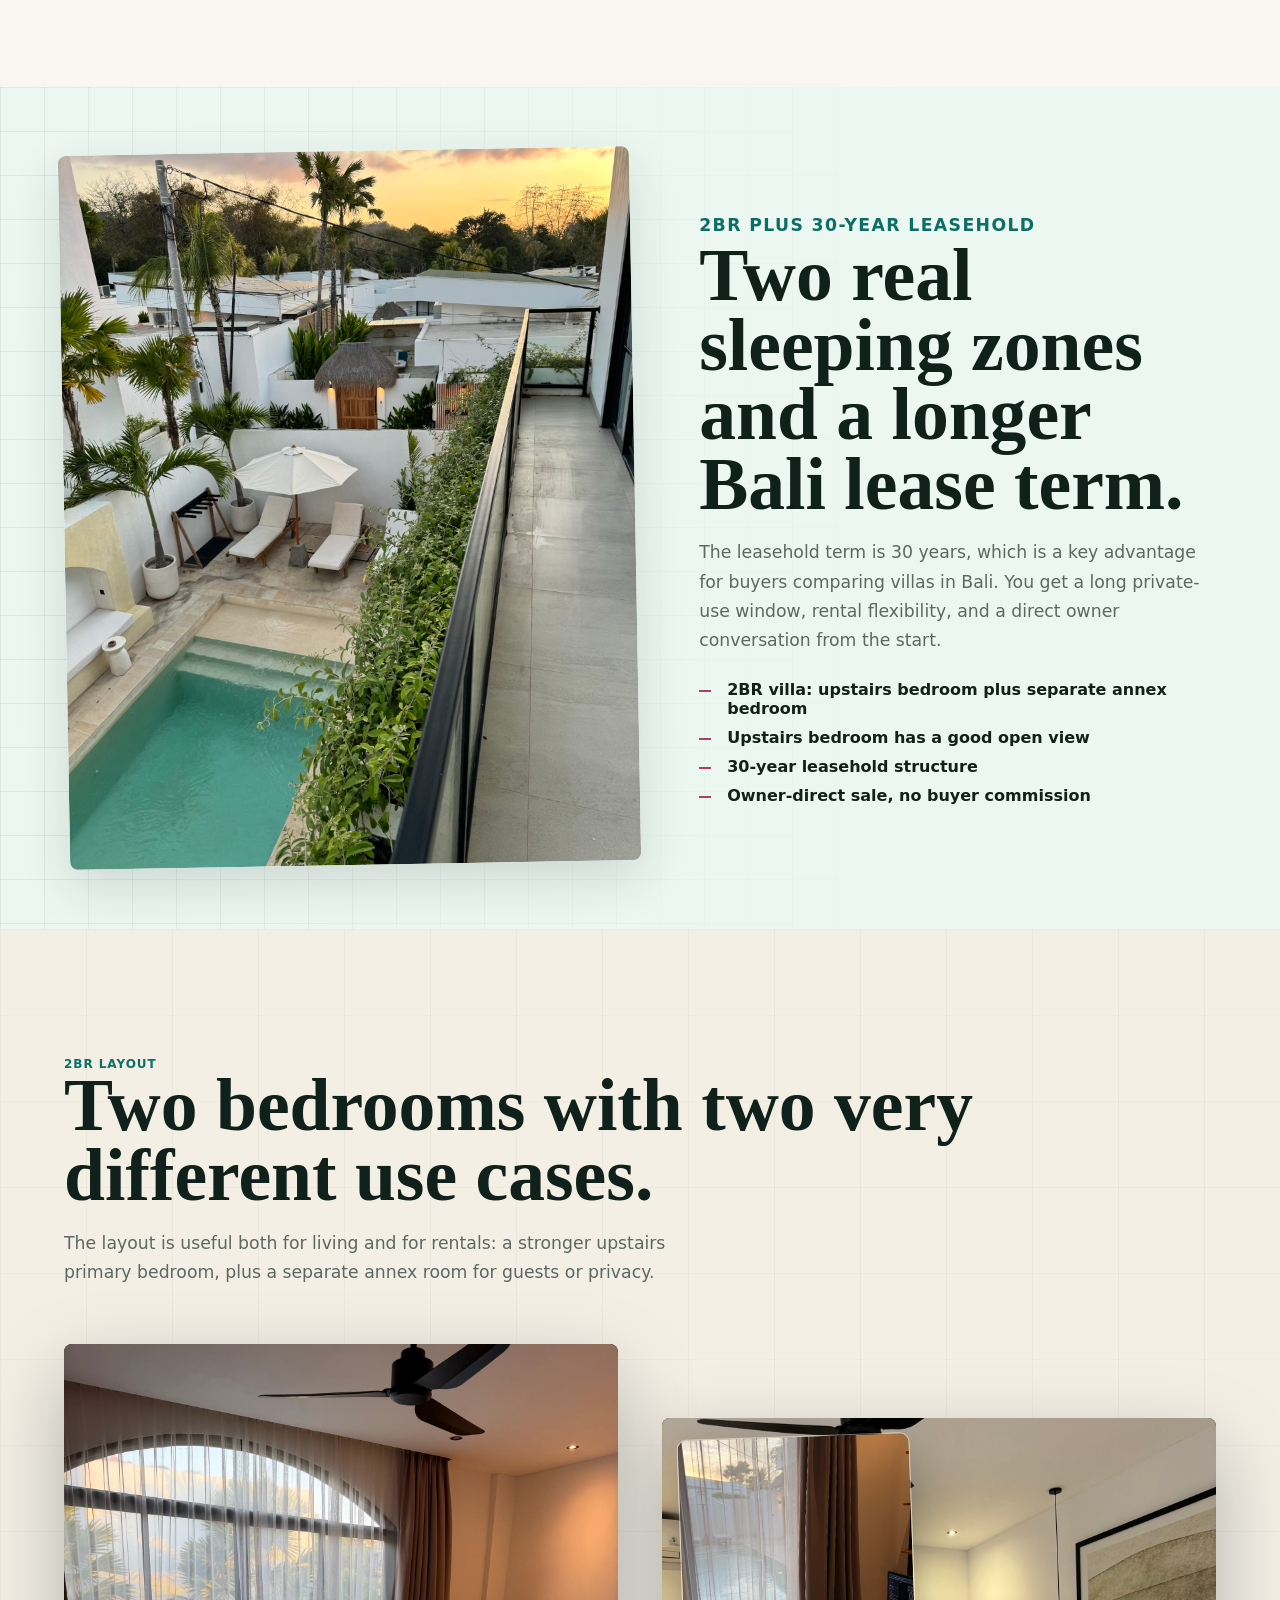
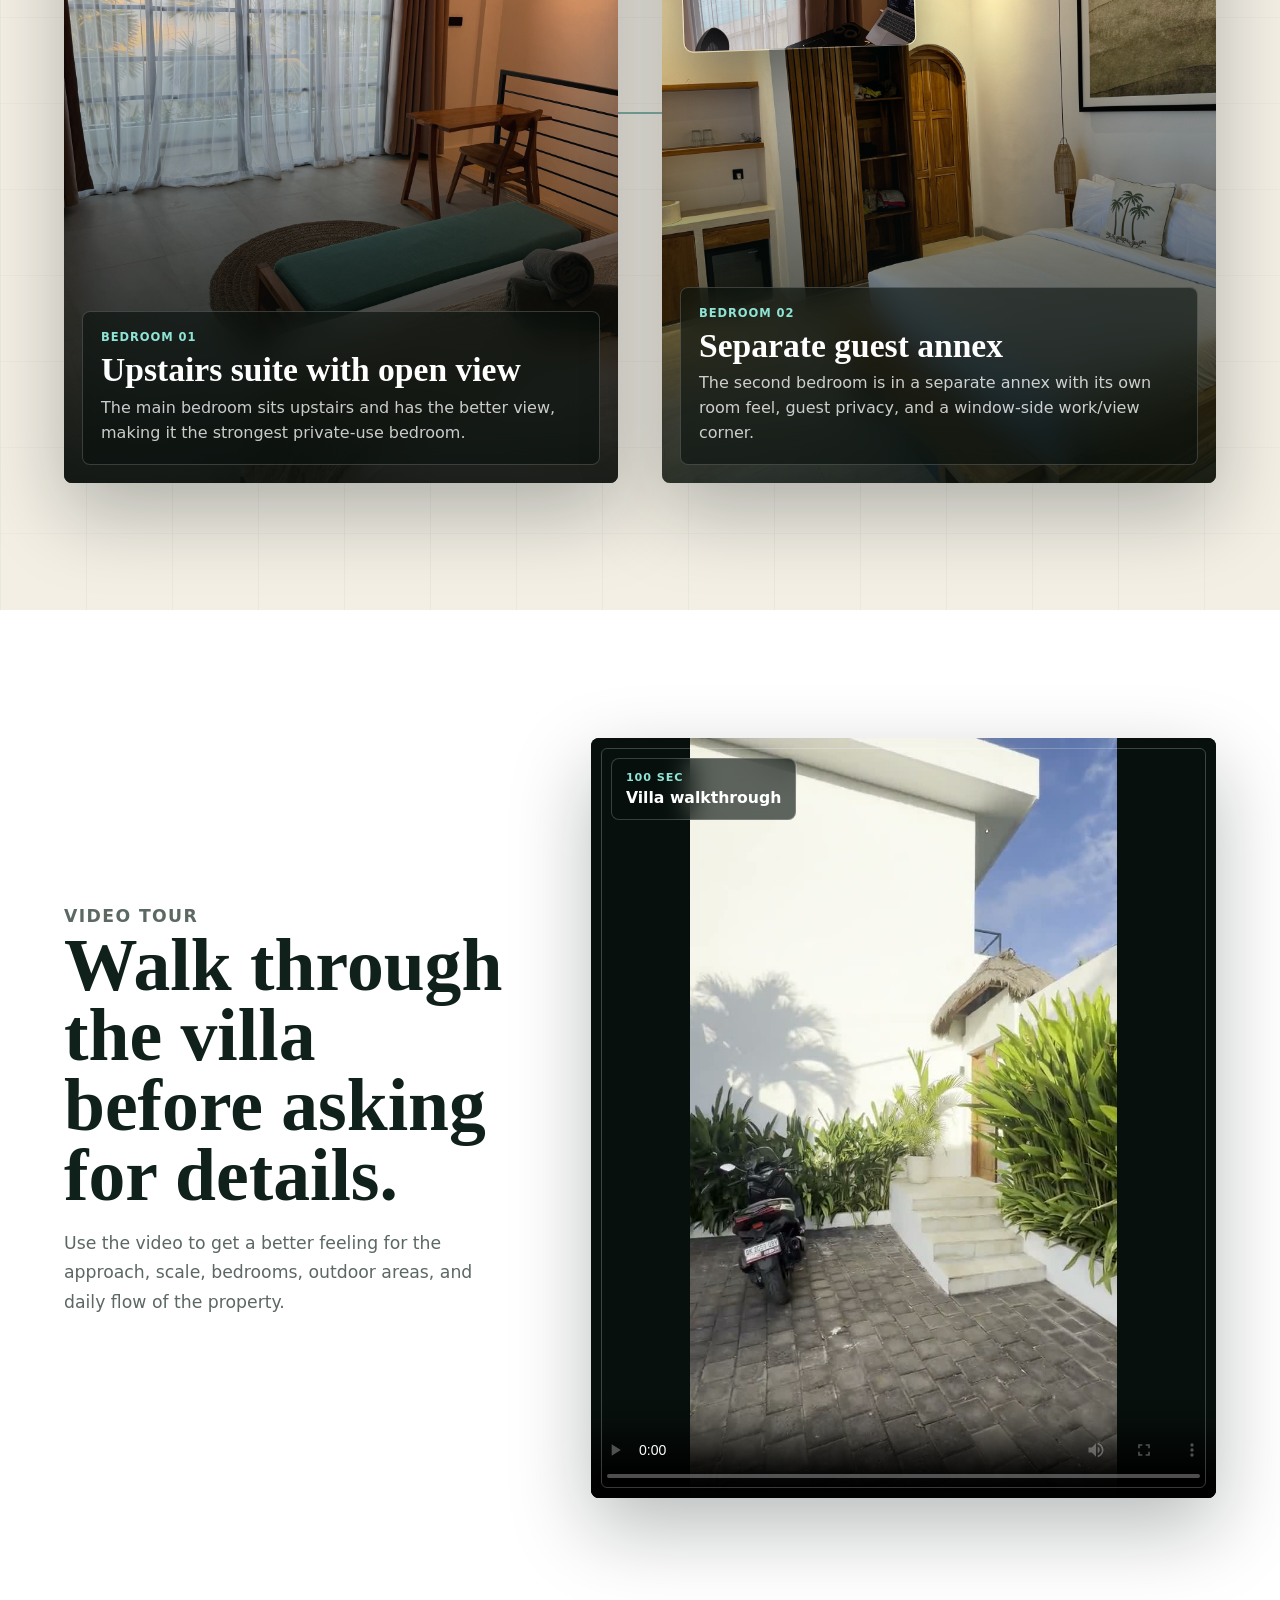
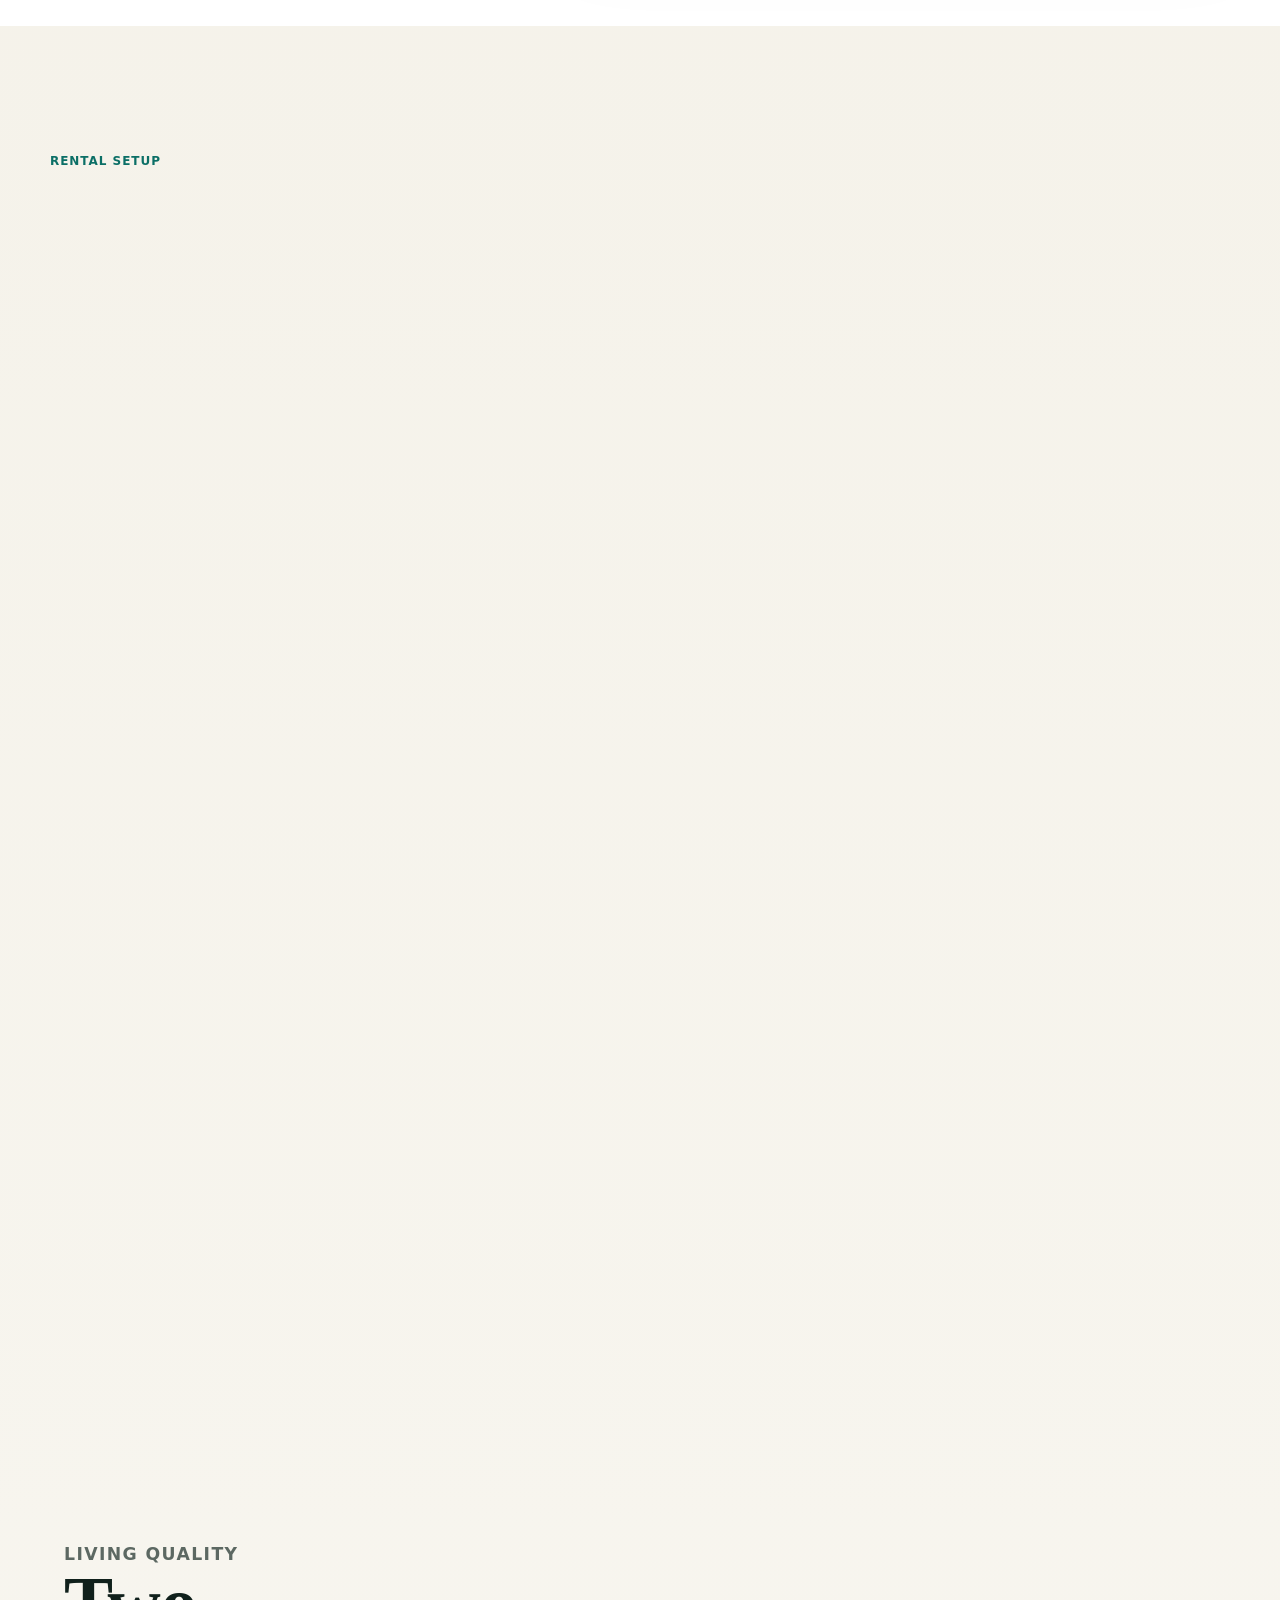
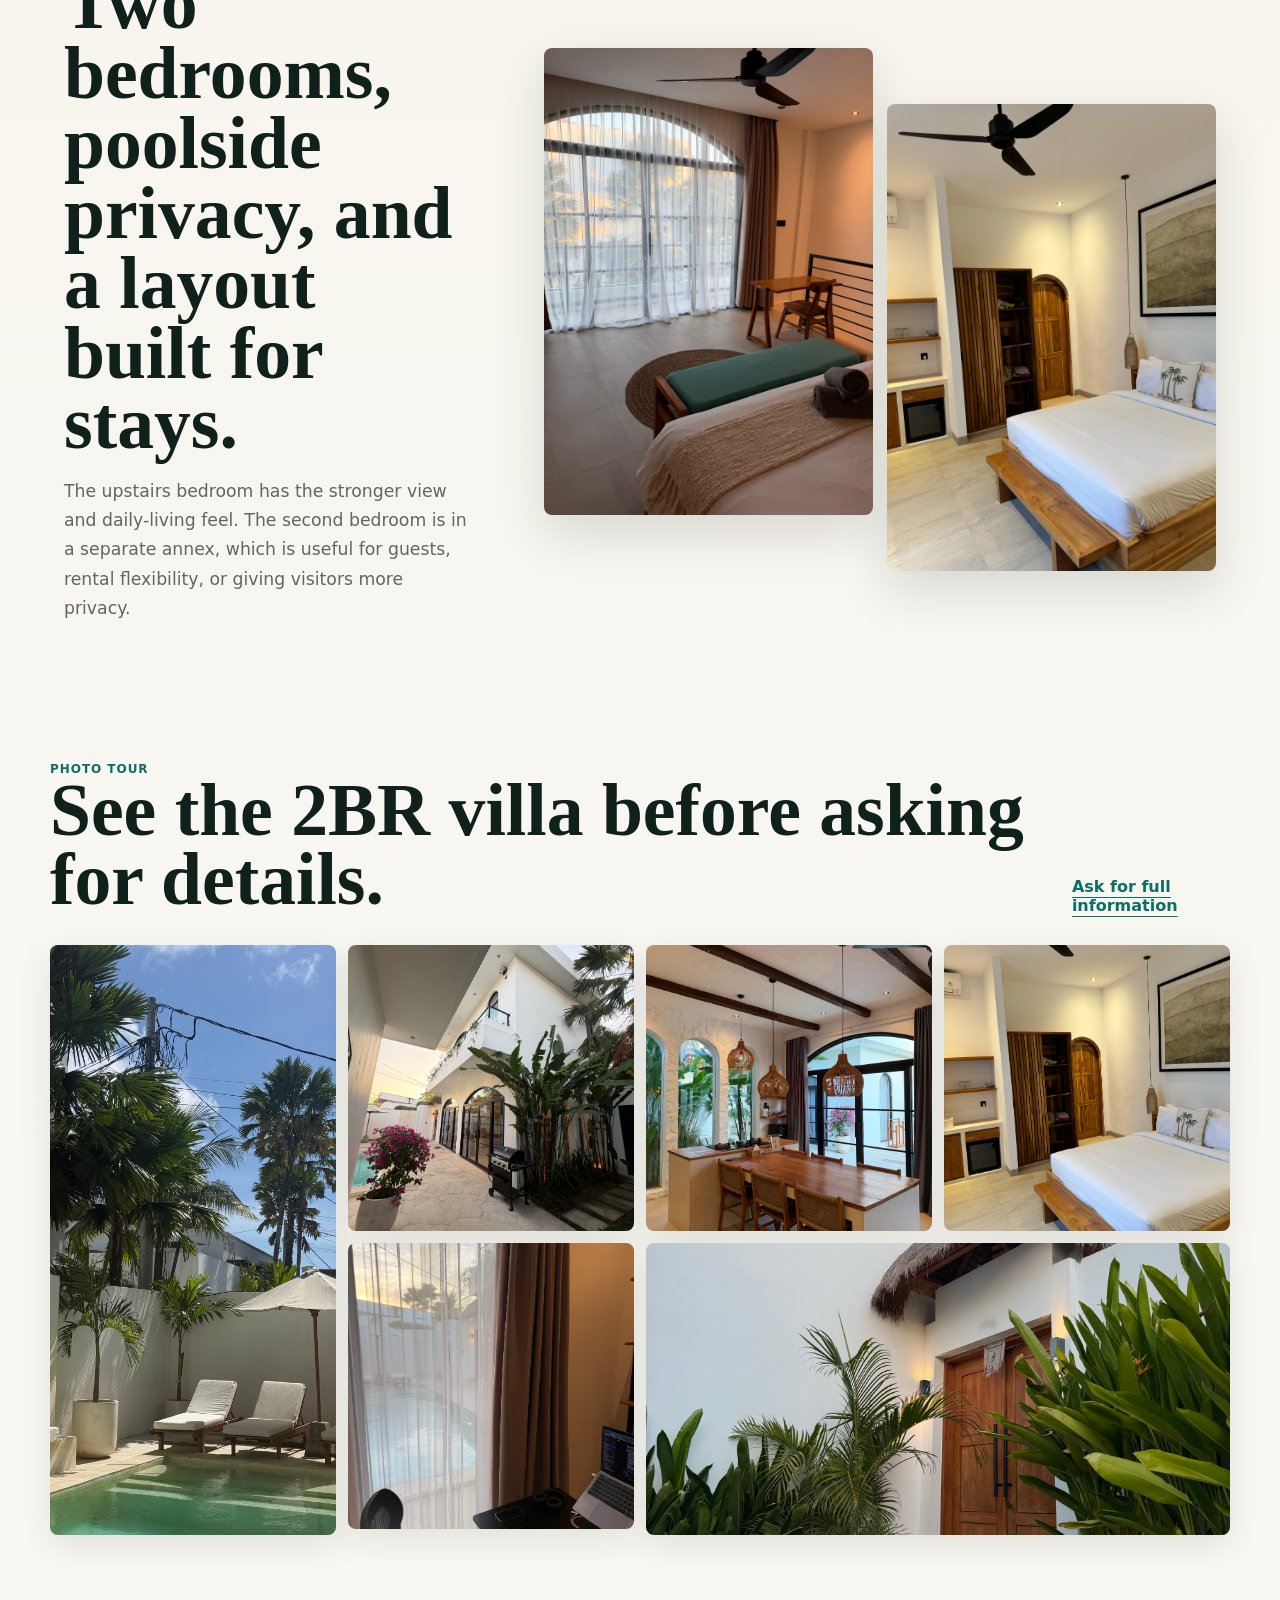
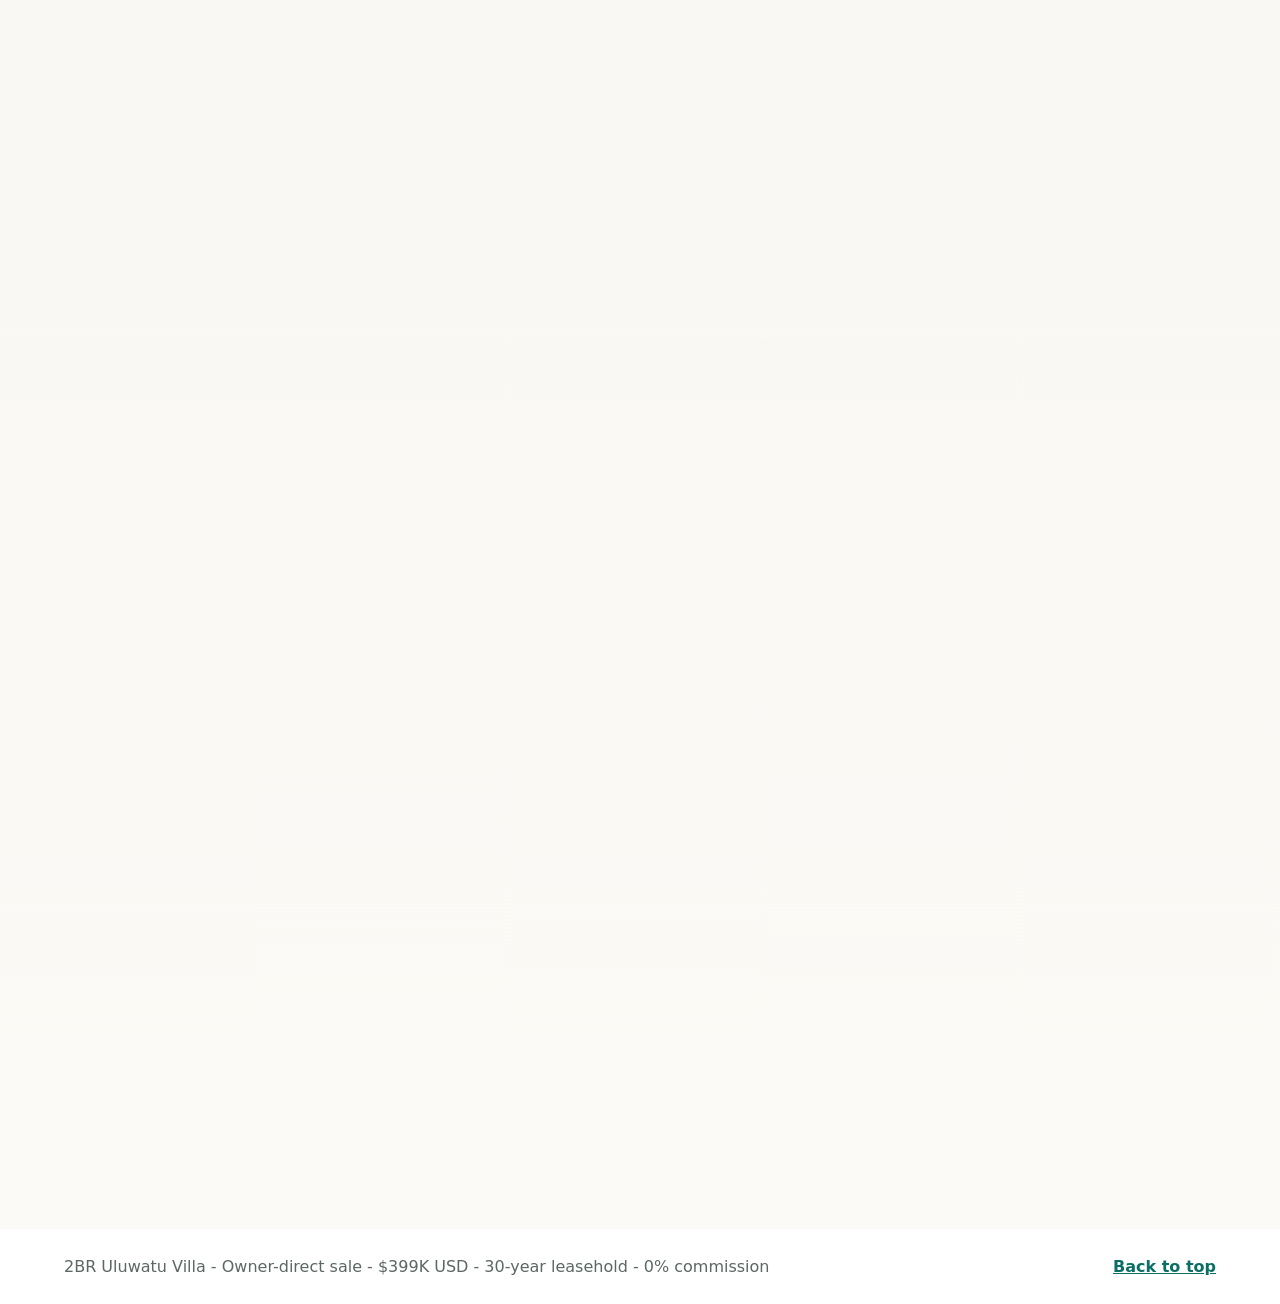
==== commit fbfb5651: "Add Meta Pixel tracking" ====
--- a/index.html
+++ b/index.html
@@ -8,11 +8,28 @@
     <meta property="og:description" content="2BR 30-year leasehold villa in Bali's Uluwatu area. $399K USD, 0% commission, owner-direct contact.">
     <meta property="og:image" content="assets/images/villa-13.jpg">
     <title>2BR Uluwatu Villa For Sale - Owner Direct</title>
+    <!-- Meta Pixel Code -->
+    <script>
+      !function(f,b,e,v,n,t,s)
+      {if(f.fbq)return;n=f.fbq=function(){n.callMethod?
+      n.callMethod.apply(n,arguments):n.queue.push(arguments)};
+      if(!f._fbq)f._fbq=n;n.push=n;n.loaded=!0;n.version='2.0';
+      n.queue=[];t=b.createElement(e);t.async=!0;
+      t.src=v;s=b.getElementsByTagName(e)[0];
+      s.parentNode.insertBefore(t,s)}(window, document,'script',
+      'https://connect.facebook.net/en_US/fbevents.js');
+      fbq('init', '901657809668723');
+      fbq('track', 'PageView');
+    </script>
+    <!-- End Meta Pixel Code -->
     <link rel="icon" href="data:image/svg+xml,%3Csvg xmlns='http://www.w3.org/2000/svg' viewBox='0 0 64 64'%3E%3Ccircle cx='32' cy='32' r='28' fill='%230b6f66'/%3E%3Cpath d='M21 37c7-16 23-19 25-19-4 15-12 25-25 19z' fill='%23ffffff'/%3E%3C/svg%3E">
     <link rel="preload" as="image" href="assets/images/villa-13.jpg">
     <link rel="stylesheet" href="styles.css">
   </head>
   <body>
+    <noscript>
+      <img height="1" width="1" style="display:none" src="https://www.facebook.com/tr?id=901657809668723&ev=PageView&noscript=1" alt="">
+    </noscript>
     <div class="scroll-progress" aria-hidden="true"></div>
     <header class="site-header" aria-label="Primary">
       <a class="brand" href="#top" aria-label="Uluwatu villa home">
--- a/styles.css
+++ b/styles.css
@@ -657,6 +657,14 @@
   .returns-layout,
   .contact-band {
     flex-direction: column;
+  }
+
+  .returns-layout {
+    gap: 20px;
+  }
+
+  .returns-layout > div:first-child {
+    flex: 0 1 auto;
   }
 
   .metric-grid {
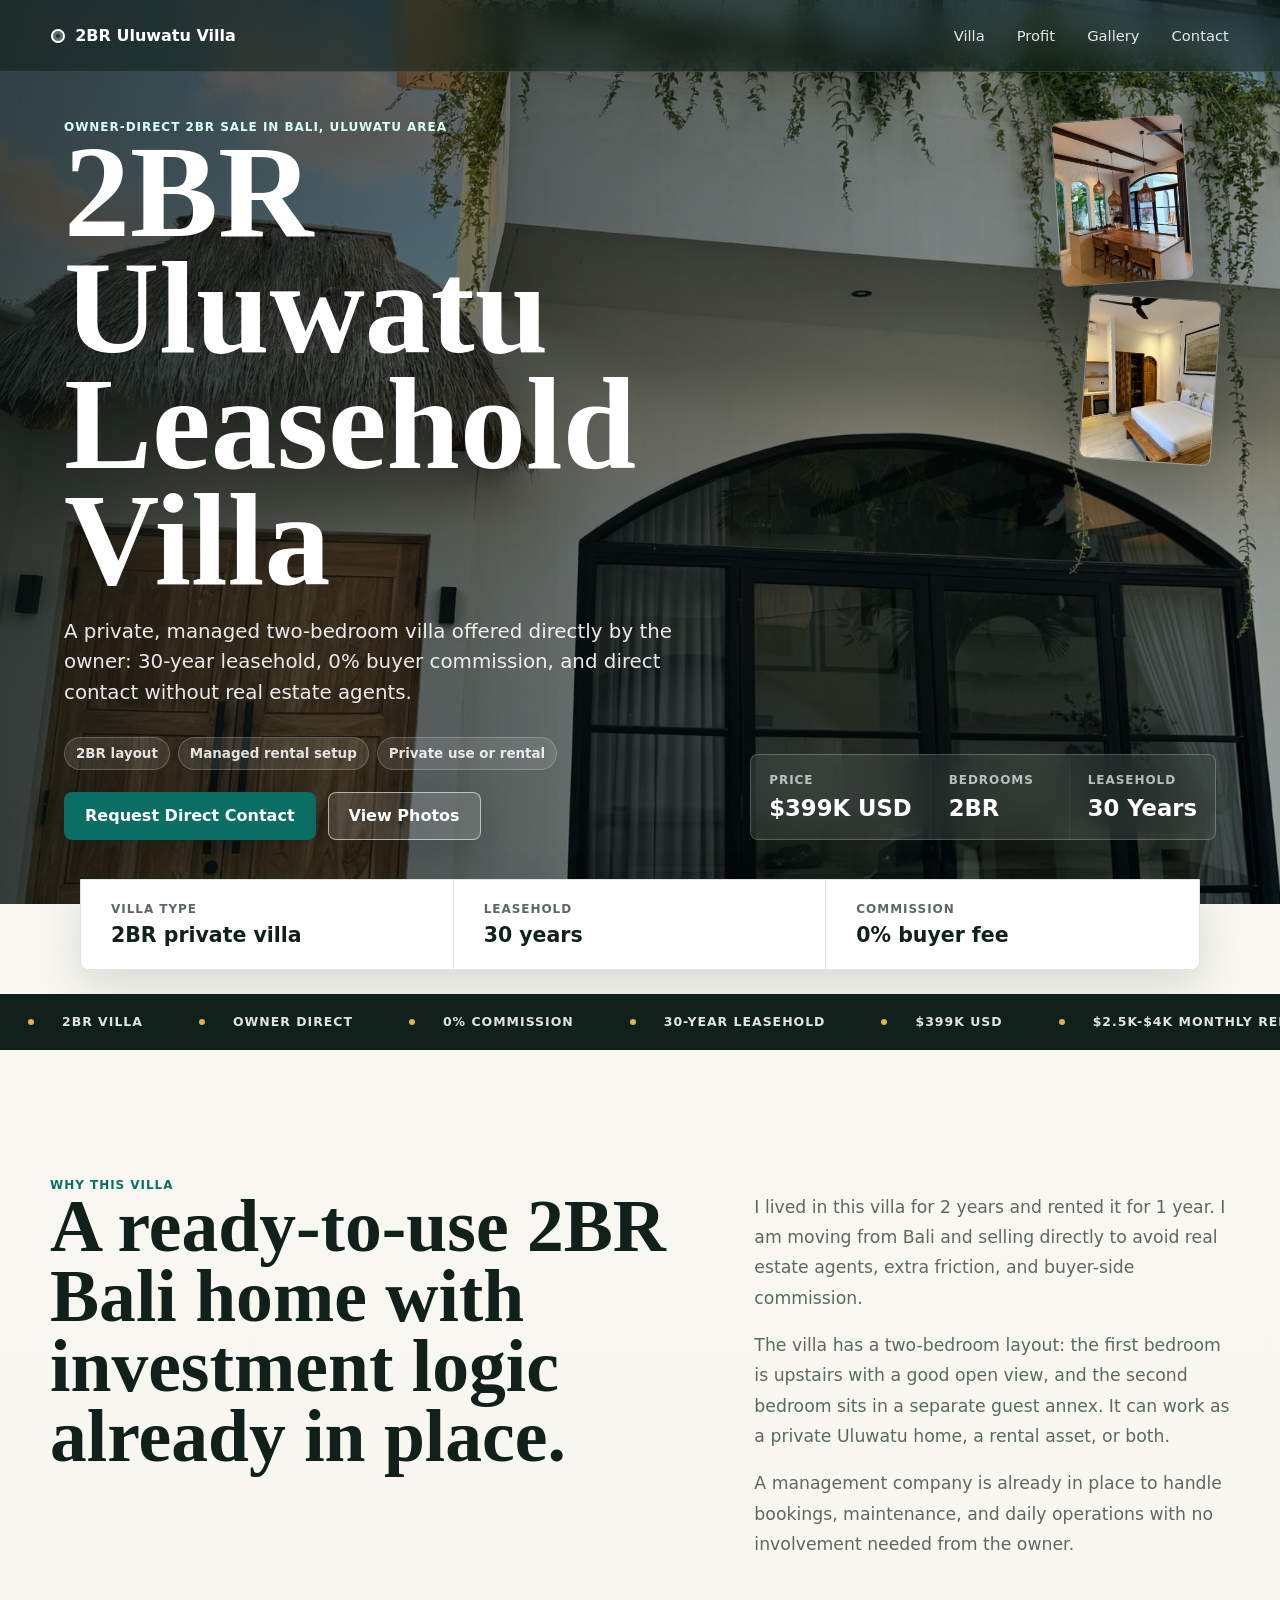
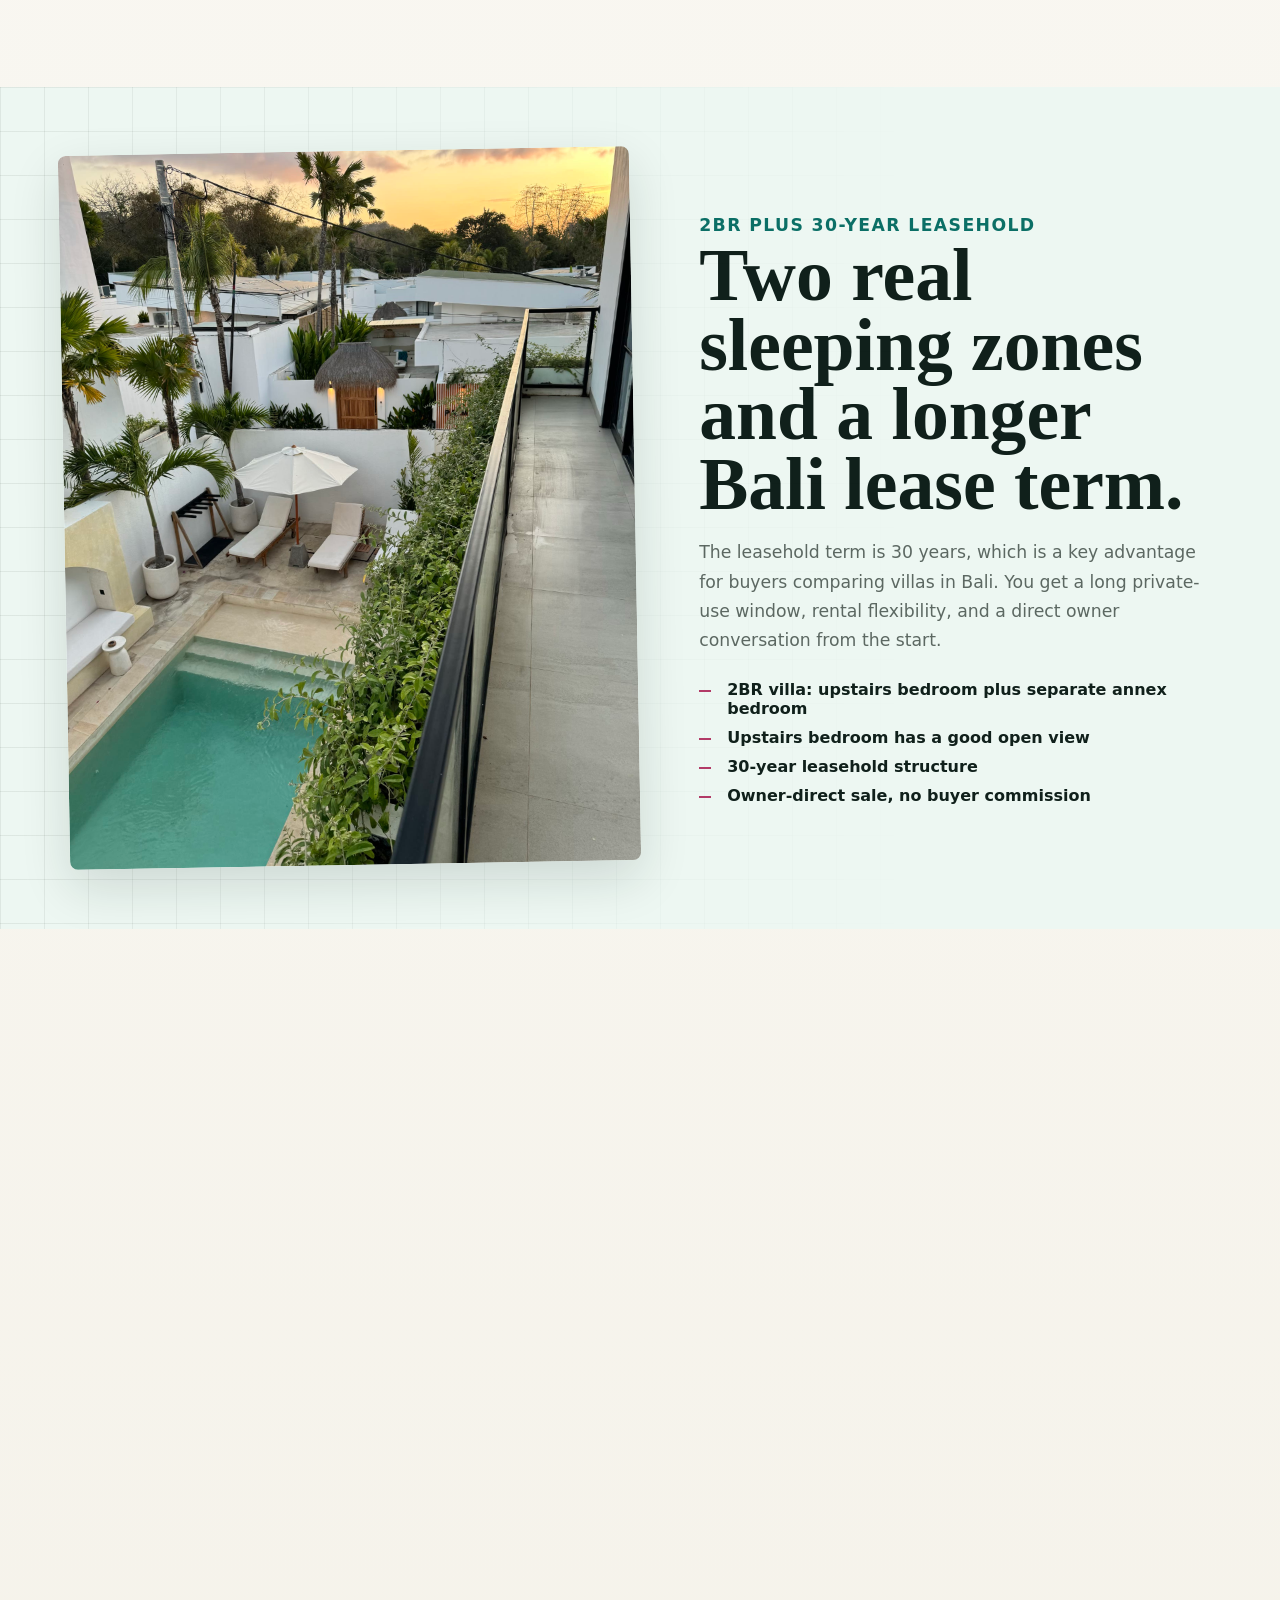
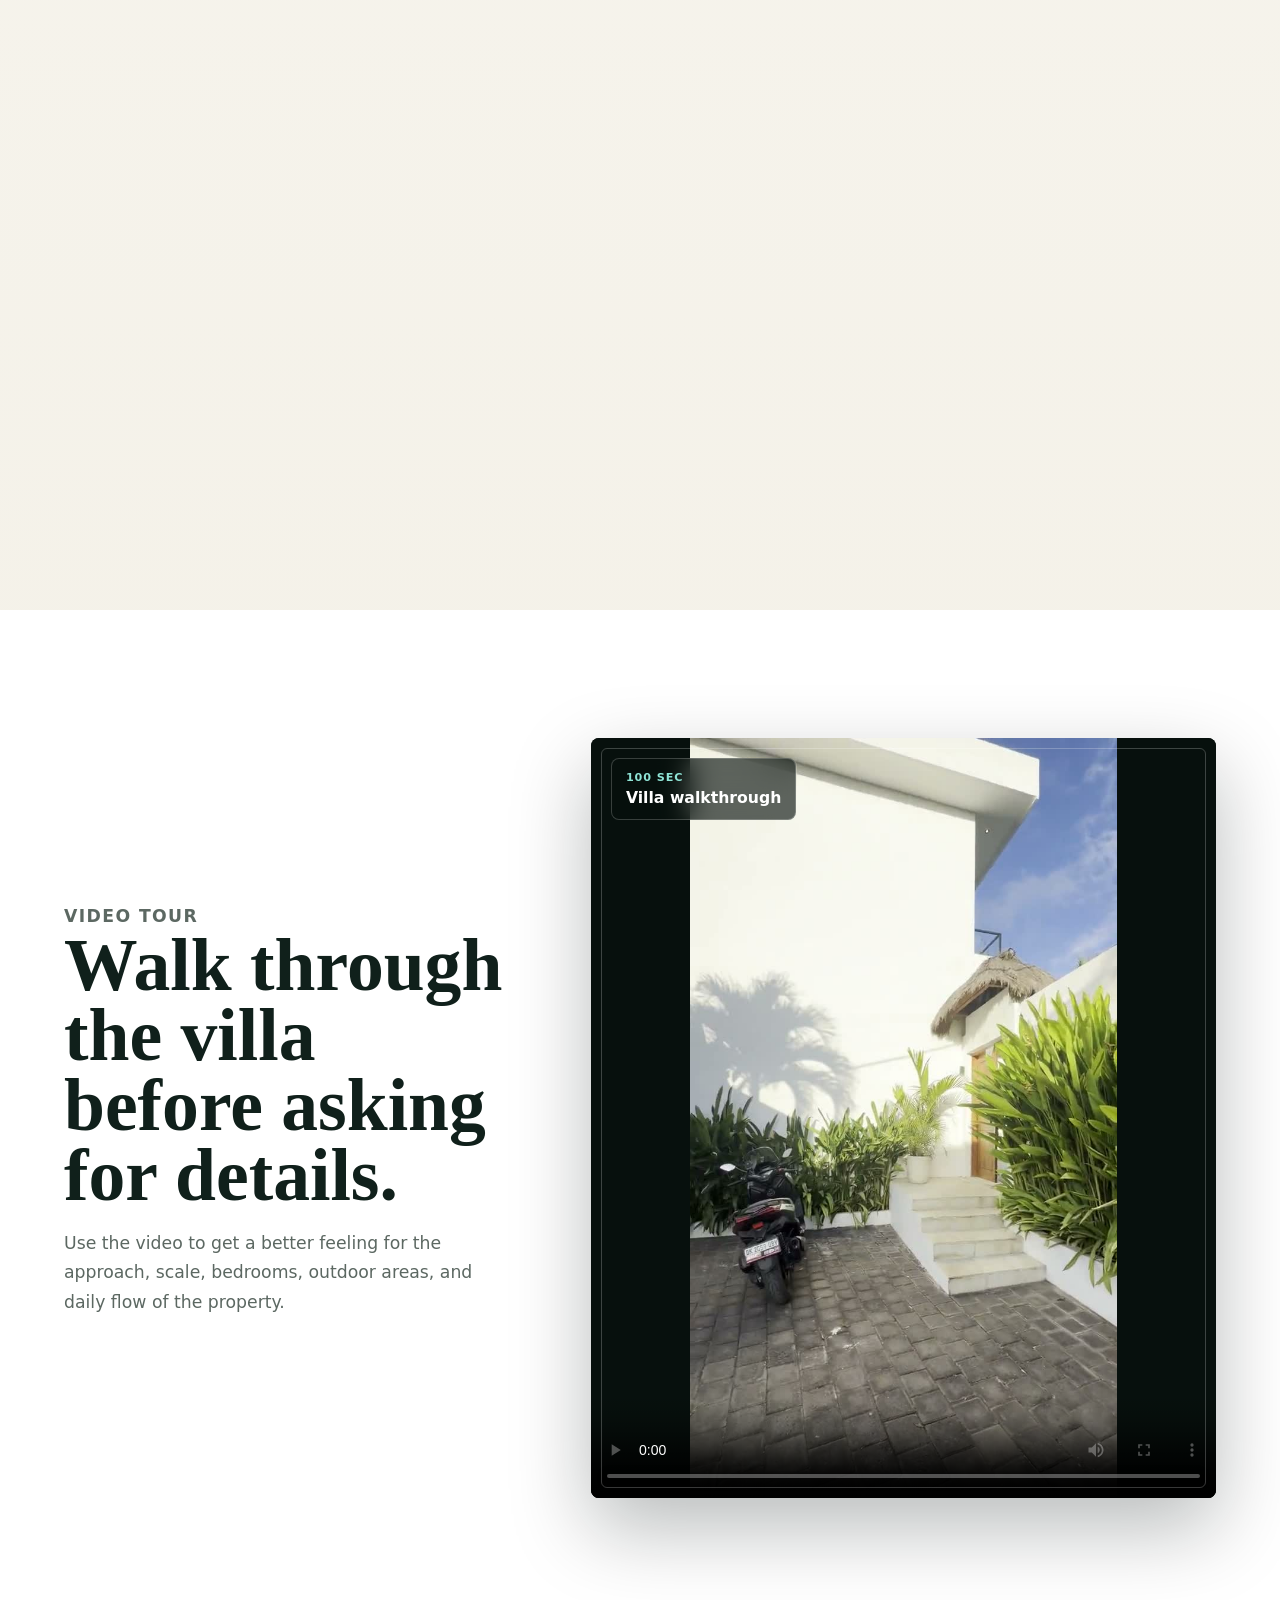
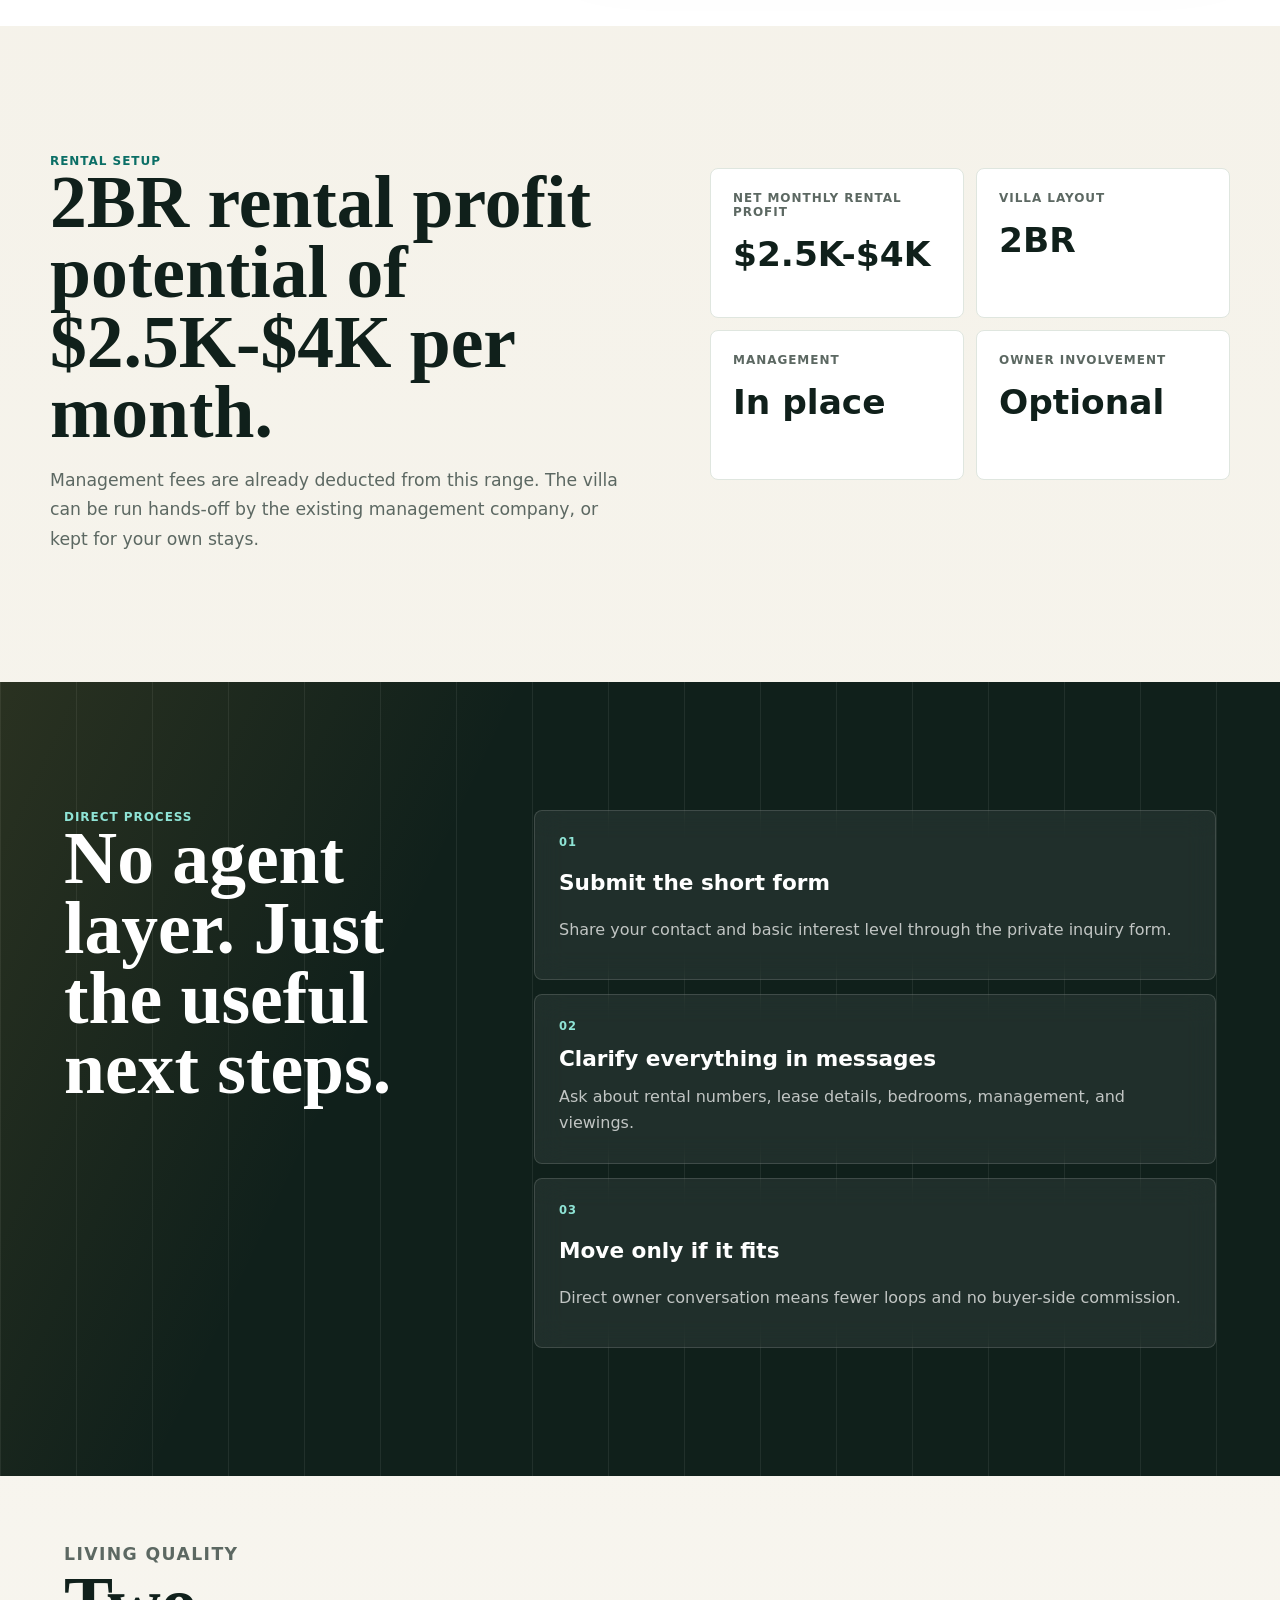
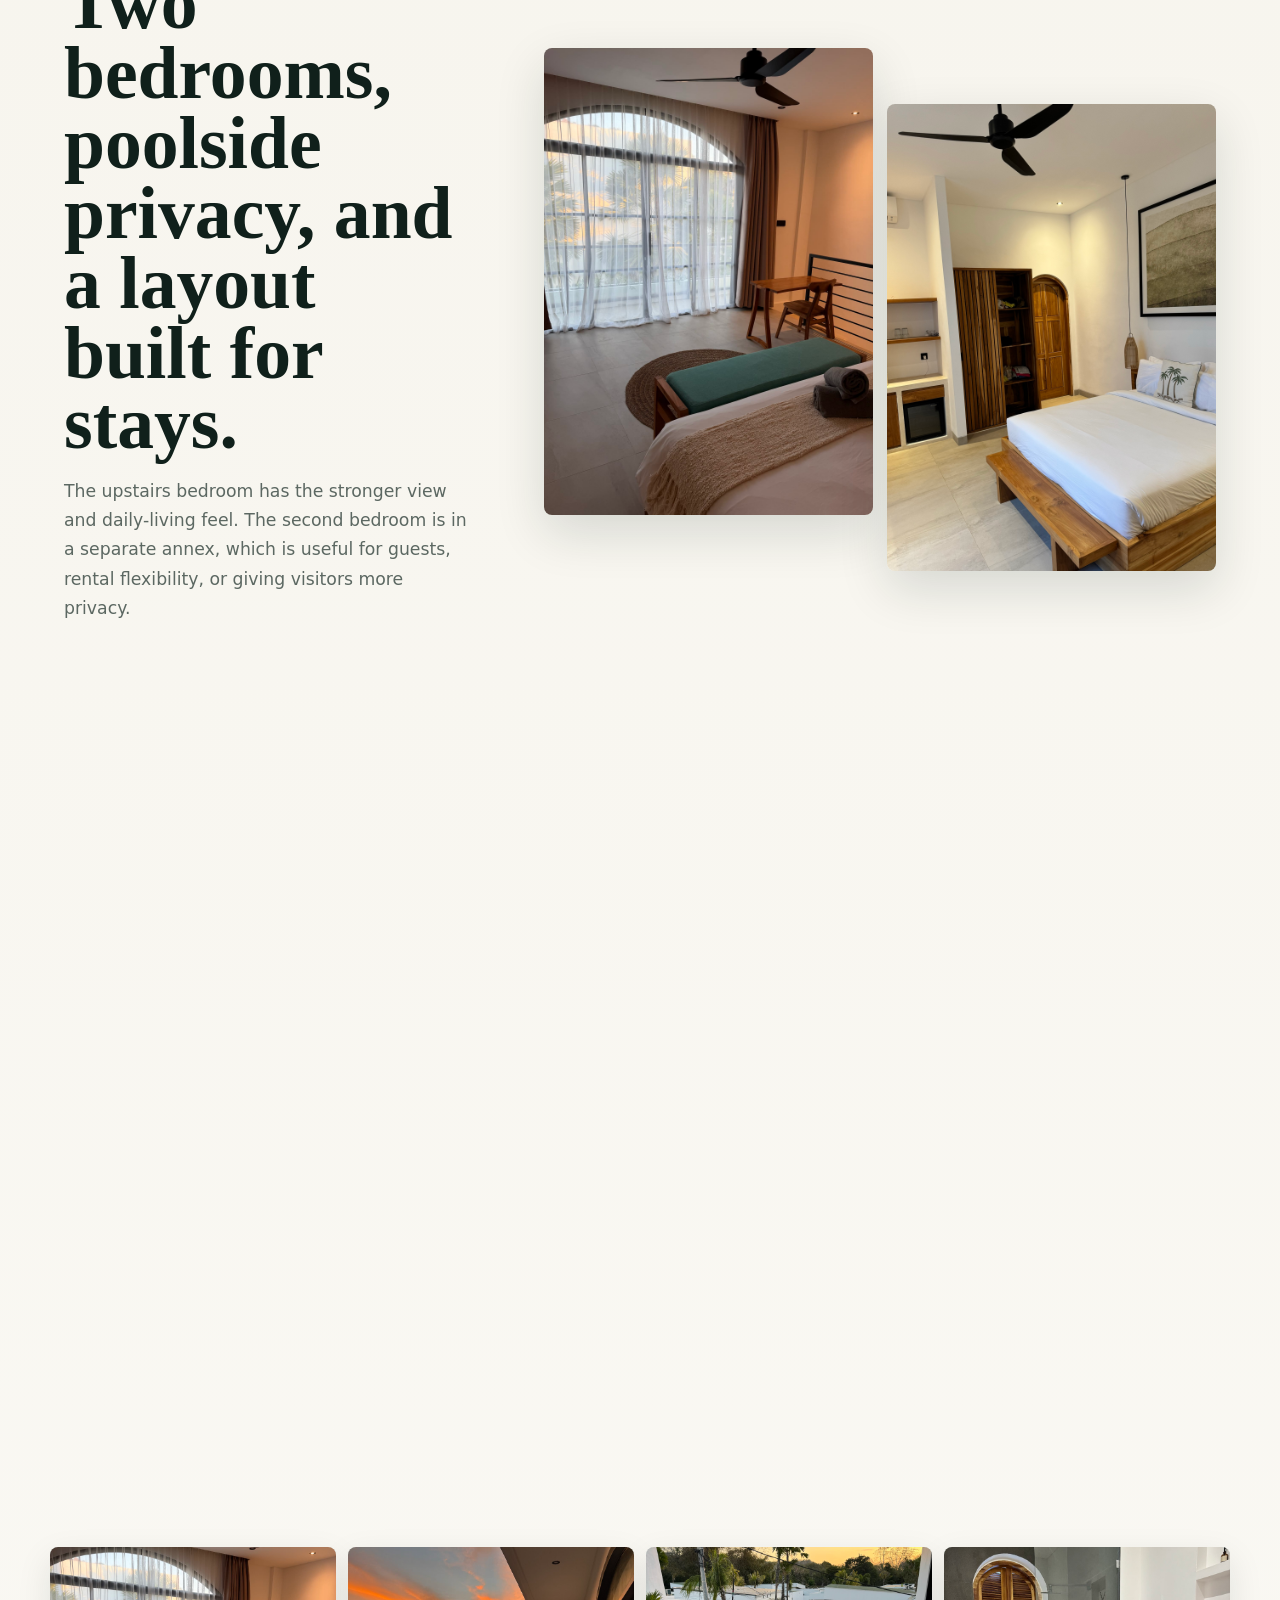
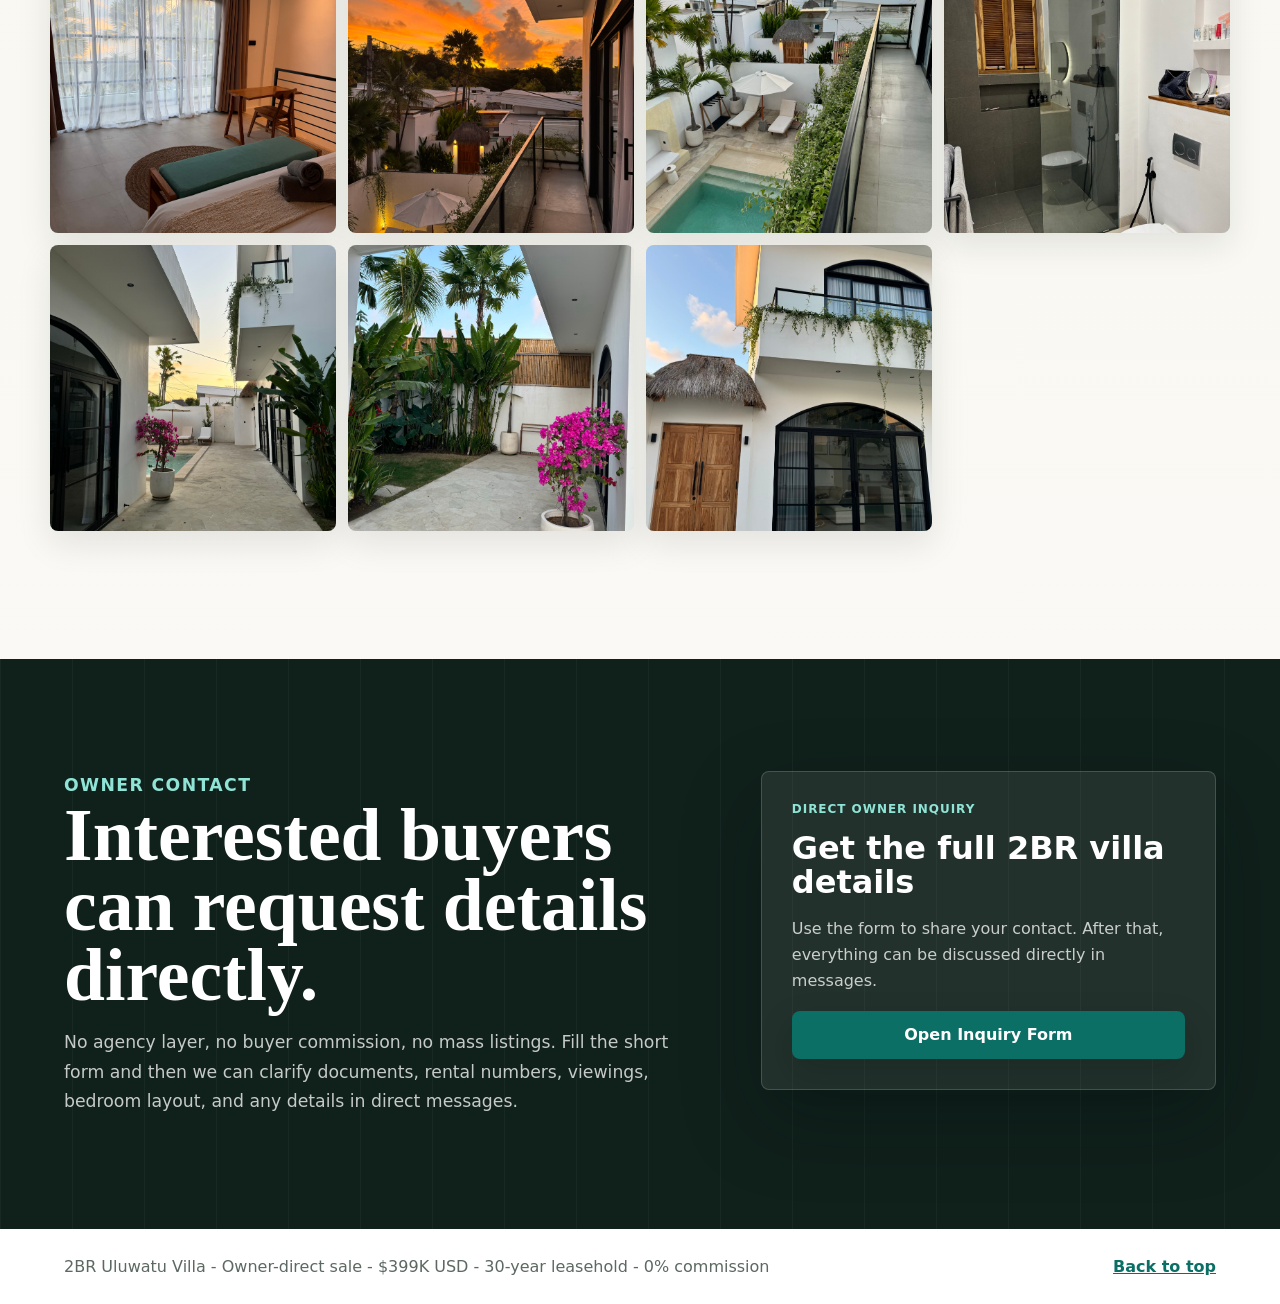
==== commit 570efa14: "Add onsite inquiry form and thank-you page" ====
--- a/index.html
+++ b/index.html
@@ -63,7 +63,7 @@
             <span>Private use or rental</span>
           </div>
           <div class="hero-actions">
-            <a class="button button-primary" href="https://forms.gle/DyUAwcRXq7fQseUB7" target="_blank" rel="noopener" data-magnetic>Request Direct Contact</a>
+            <a class="button button-primary" href="inquiry.html" data-magnetic>Request Direct Contact</a>
             <a class="button button-secondary" href="#gallery" data-magnetic>View Photos</a>
           </div>
         </div>
@@ -235,7 +235,7 @@
           <article class="deal-step" data-tilt>
             <span>01</span>
             <strong>Submit the short form</strong>
-            <p>Share your contact and basic interest level through the Google Form.</p>
+            <p>Share your contact and basic interest level through the private inquiry form.</p>
           </article>
           <article class="deal-step" data-tilt>
             <span>02</span>
@@ -268,7 +268,7 @@
             <p class="section-kicker">Photo tour</p>
             <h2>See the 2BR villa before asking for details.</h2>
           </div>
-          <a class="text-link" href="https://forms.gle/DyUAwcRXq7fQseUB7" target="_blank" rel="noopener">Ask for full information</a>
+          <a class="text-link" href="inquiry.html">Ask for full information</a>
         </div>
         <div class="gallery" aria-label="Villa photo gallery">
           <button class="gallery-item tall" type="button" data-full="assets/images/villa-06.jpg" data-caption="Private pool and lounge area">
@@ -323,12 +323,12 @@
           <span>Direct owner inquiry</span>
           <strong>Get the full 2BR villa details</strong>
           <p>Use the form to share your contact. After that, everything can be discussed directly in messages.</p>
-          <a class="button button-primary" href="https://forms.gle/DyUAwcRXq7fQseUB7" target="_blank" rel="noopener" data-magnetic>Open Inquiry Form</a>
+          <a class="button button-primary" href="inquiry.html" data-magnetic>Open Inquiry Form</a>
         </div>
       </section>
     </main>
 
-    <a class="mobile-sticky-cta" href="https://forms.gle/DyUAwcRXq7fQseUB7" target="_blank" rel="noopener">Request Direct Contact</a>
+    <a class="mobile-sticky-cta" href="inquiry.html">Request Direct Contact</a>
 
     <footer class="site-footer">
       <p>2BR Uluwatu Villa - Owner-direct sale - $399K USD - 30-year leasehold - 0% commission</p>
--- a/styles.css
+++ b/styles.css
@@ -628,6 +628,280 @@
   color: rgba(255, 255, 255, 0.82);
 }
 
+.form-page {
+  min-height: 100svh;
+  background:
+    linear-gradient(135deg, rgba(11, 111, 102, 0.12), transparent 36%),
+    linear-gradient(315deg, rgba(178, 59, 103, 0.1), transparent 34%),
+    var(--paper);
+}
+
+.form-header {
+  position: relative;
+  z-index: 2;
+  display: flex;
+  align-items: center;
+  justify-content: space-between;
+  gap: 18px;
+  padding: 22px clamp(18px, 5vw, 72px);
+  color: var(--ink);
+}
+
+.form-header .brand-mark {
+  color: var(--teal);
+}
+
+.form-header-link {
+  white-space: nowrap;
+}
+
+.inquiry-shell {
+  width: min(1180px, calc(100% - 36px));
+  margin: 0 auto;
+  padding: 18px 0 clamp(60px, 8vw, 110px);
+}
+
+.inquiry-hero {
+  display: grid;
+  grid-template-columns: minmax(0, 0.92fr) minmax(320px, 0.78fr);
+  gap: clamp(24px, 5vw, 72px);
+  align-items: end;
+  margin-bottom: clamp(28px, 5vw, 58px);
+}
+
+.inquiry-copy {
+  max-width: 720px;
+}
+
+.inquiry-copy h1,
+.thanks-card h1 {
+  max-width: 11ch;
+  color: var(--ink);
+  font-size: 5.8rem;
+}
+
+.inquiry-copy p:not(.section-kicker),
+.form-intro p,
+.thanks-card p {
+  color: var(--muted);
+  font-size: 1.08rem;
+  line-height: 1.7;
+}
+
+.inquiry-facts {
+  display: flex;
+  flex-wrap: wrap;
+  gap: 8px;
+  margin-top: 24px;
+}
+
+.inquiry-facts span {
+  border: 1px solid var(--line);
+  border-radius: 999px;
+  padding: 9px 12px;
+  color: var(--ink);
+  background: rgba(255, 255, 255, 0.72);
+  box-shadow: 0 10px 28px rgba(16, 32, 27, 0.08);
+  font-weight: 800;
+}
+
+.inquiry-media {
+  position: relative;
+  min-height: 430px;
+}
+
+.inquiry-media img {
+  position: absolute;
+  overflow: hidden;
+  border-radius: var(--radius);
+  object-fit: cover;
+  box-shadow: var(--deep-shadow);
+}
+
+.inquiry-media img:first-child {
+  right: 0;
+  bottom: 0;
+  width: 82%;
+  height: 82%;
+}
+
+.inquiry-media img:last-child {
+  top: 0;
+  left: 0;
+  width: 52%;
+  height: 58%;
+  border: 8px solid var(--paper);
+}
+
+.inquiry-card {
+  display: grid;
+  grid-template-columns: minmax(260px, 0.45fr) minmax(0, 0.8fr);
+  gap: clamp(22px, 4vw, 56px);
+  align-items: start;
+  border: 1px solid var(--line);
+  border-radius: var(--radius);
+  padding: clamp(18px, 4vw, 42px);
+  background: rgba(255, 255, 255, 0.78);
+  box-shadow: var(--shadow);
+  backdrop-filter: blur(18px);
+}
+
+.form-intro {
+  position: sticky;
+  top: 96px;
+}
+
+.form-intro h2 {
+  font-size: 3.1rem;
+}
+
+.lead-form {
+  display: grid;
+  gap: 16px;
+}
+
+.form-field {
+  display: grid;
+  gap: 12px;
+  margin: 0;
+  border: 1px solid var(--line);
+  border-radius: var(--radius);
+  padding: 18px;
+  background: #fff;
+  box-shadow: 0 14px 38px rgba(16, 32, 27, 0.08);
+}
+
+.form-field span,
+.form-field legend {
+  color: var(--ink);
+  font-weight: 900;
+}
+
+.form-field b {
+  color: var(--rose);
+}
+
+.form-field small,
+.form-note {
+  color: var(--muted);
+  line-height: 1.55;
+}
+
+.form-field input[type="text"],
+.form-field textarea {
+  width: 100%;
+  min-height: 50px;
+  border: 1px solid var(--line);
+  border-radius: var(--radius);
+  padding: 13px 14px;
+  color: var(--ink);
+  background: #fbfaf6;
+  outline: 0;
+  transition: border-color 180ms ease, box-shadow 180ms ease, background 180ms ease;
+}
+
+.form-field textarea {
+  min-height: 118px;
+  resize: vertical;
+}
+
+.form-field input[type="text"]:focus,
+.form-field textarea:focus {
+  border-color: rgba(11, 111, 102, 0.62);
+  background: #fff;
+  box-shadow: 0 0 0 4px rgba(11, 111, 102, 0.12);
+}
+
+.option-field {
+  gap: 14px;
+}
+
+.option-field legend {
+  padding: 0;
+}
+
+.option-field label {
+  display: flex;
+  align-items: center;
+  gap: 10px;
+  min-height: 38px;
+  color: var(--muted);
+  cursor: pointer;
+}
+
+.option-field input {
+  width: 20px;
+  height: 20px;
+  accent-color: var(--teal);
+}
+
+.form-actions {
+  display: flex;
+  flex-wrap: wrap;
+  gap: 16px;
+  align-items: center;
+  margin-top: 6px;
+}
+
+.lead-form.is-submitting {
+  opacity: 0.78;
+}
+
+.lead-form button:disabled {
+  cursor: progress;
+  background: var(--teal-dark);
+}
+
+.hidden-frame {
+  position: absolute;
+  width: 1px;
+  height: 1px;
+  border: 0;
+  opacity: 0;
+  pointer-events: none;
+}
+
+.thanks-page {
+  display: grid;
+  min-height: 100svh;
+  place-items: center;
+  padding: 18px;
+}
+
+.thanks-shell {
+  width: min(880px, 100%);
+}
+
+.thanks-card {
+  position: relative;
+  overflow: hidden;
+  border-radius: var(--radius);
+  padding: clamp(24px, 6vw, 62px);
+  color: var(--ink);
+  background:
+    linear-gradient(135deg, rgba(255, 255, 255, 0.94), rgba(255, 255, 255, 0.76)),
+    url("assets/images/villa-06.jpg") center / cover;
+  box-shadow: var(--deep-shadow);
+}
+
+.thanks-card::before {
+  content: "";
+  position: absolute;
+  inset: 0;
+  background: linear-gradient(90deg, rgba(251, 250, 246, 0.98), rgba(251, 250, 246, 0.7));
+}
+
+.thanks-card > * {
+  position: relative;
+  z-index: 1;
+}
+
+.thanks-secondary {
+  color: var(--teal);
+  border-color: rgba(11, 111, 102, 0.34);
+  background: rgba(255, 255, 255, 0.58);
+}
+
 @media (max-width: 1060px) {
   .hero {
     align-items: center;
@@ -674,6 +948,19 @@
 
   .gallery {
     grid-template-columns: repeat(3, minmax(0, 1fr));
+  }
+
+  .inquiry-hero,
+  .inquiry-card {
+    grid-template-columns: 1fr;
+  }
+
+  .form-intro {
+    position: static;
+  }
+
+  .inquiry-media {
+    min-height: 360px;
   }
 }
 
@@ -833,6 +1120,62 @@
 
   .site-footer {
     display: grid;
+  }
+
+  .form-header {
+    padding: 16px;
+  }
+
+  .inquiry-shell {
+    width: calc(100% - 28px);
+    padding-top: 8px;
+  }
+
+  .inquiry-copy h1,
+  .thanks-card h1 {
+    font-size: 3.35rem;
+  }
+
+  .inquiry-copy p:not(.section-kicker),
+  .form-intro p,
+  .thanks-card p {
+    font-size: 1rem;
+  }
+
+  .inquiry-media {
+    min-height: 300px;
+  }
+
+  .inquiry-media img:first-child {
+    width: 88%;
+    height: 82%;
+  }
+
+  .inquiry-media img:last-child {
+    width: 56%;
+    height: 52%;
+    border-width: 6px;
+  }
+
+  .inquiry-card {
+    padding: 14px;
+  }
+
+  .form-intro h2 {
+    font-size: 2.28rem;
+  }
+
+  .form-field {
+    padding: 15px;
+  }
+
+  .form-actions .button,
+  .form-actions .text-link {
+    width: 100%;
+  }
+
+  .thanks-card .hero-actions .button {
+    width: 100%;
   }
 }
 
